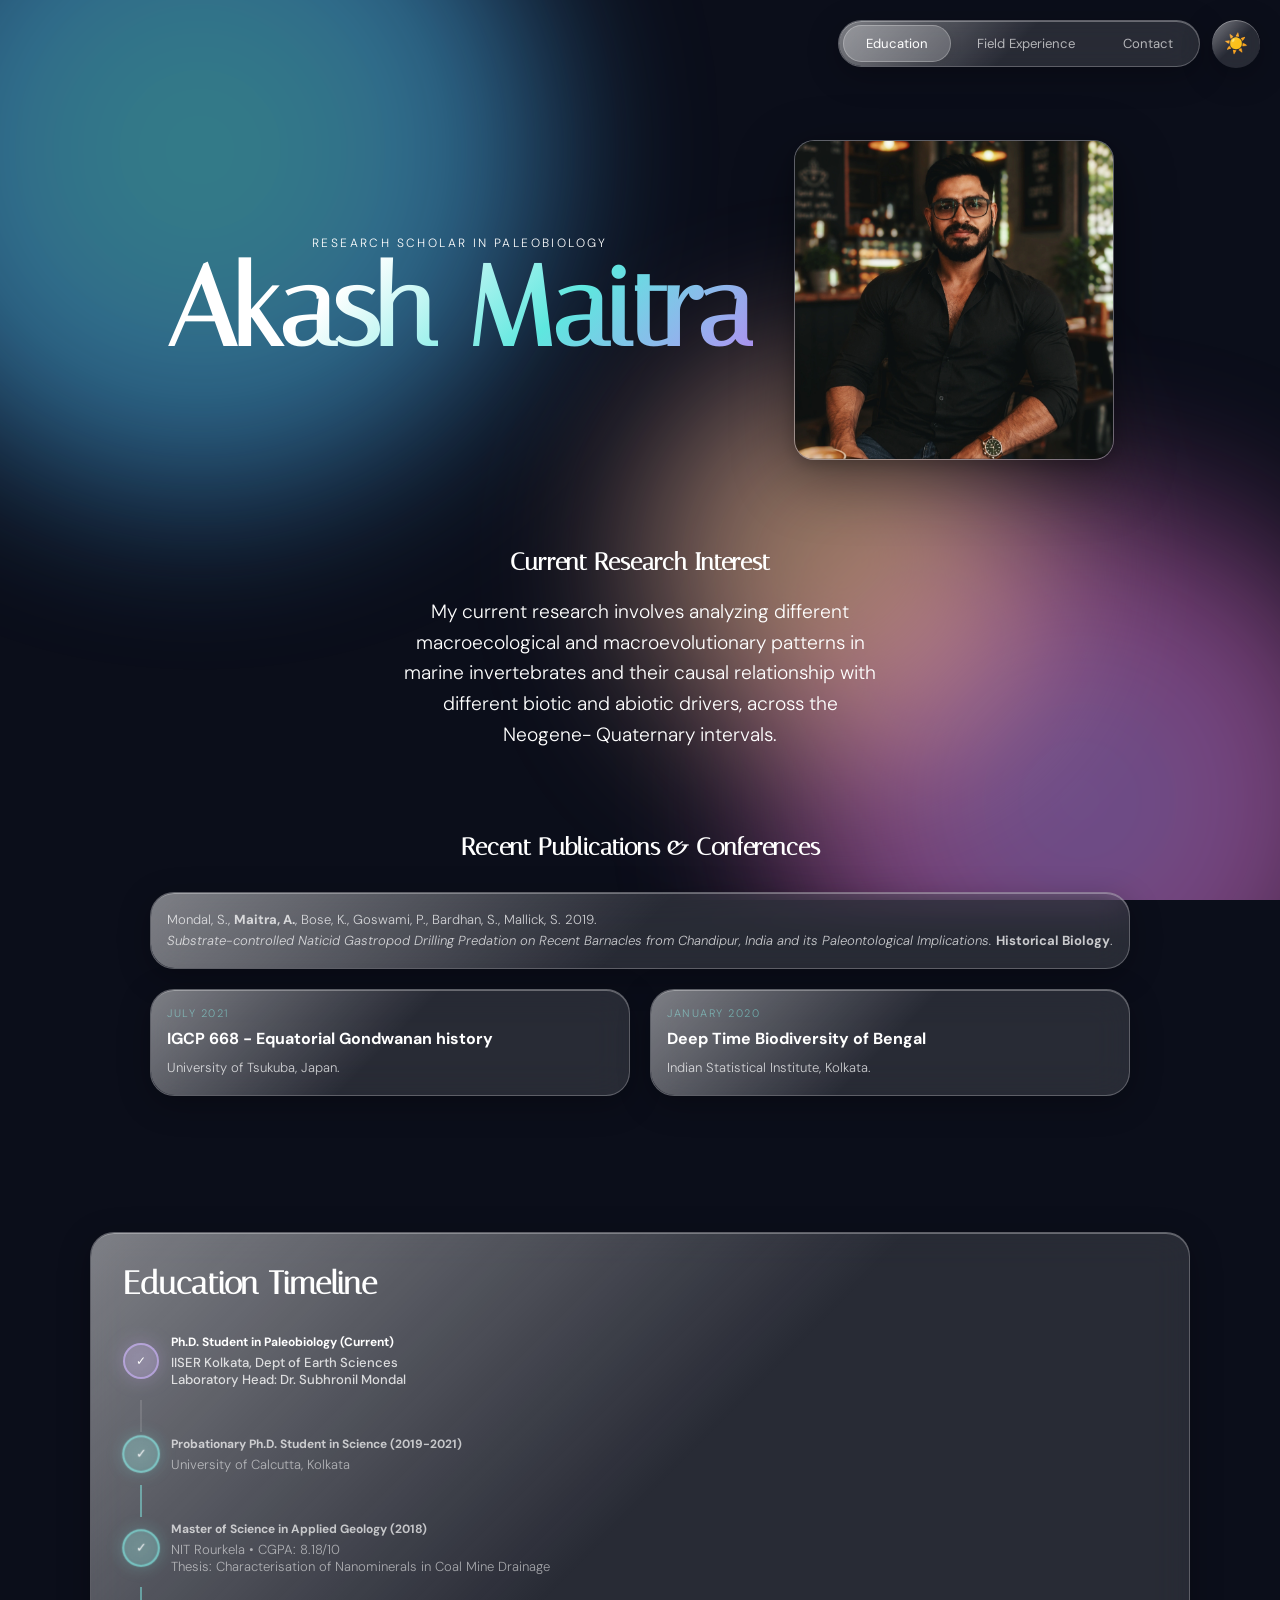
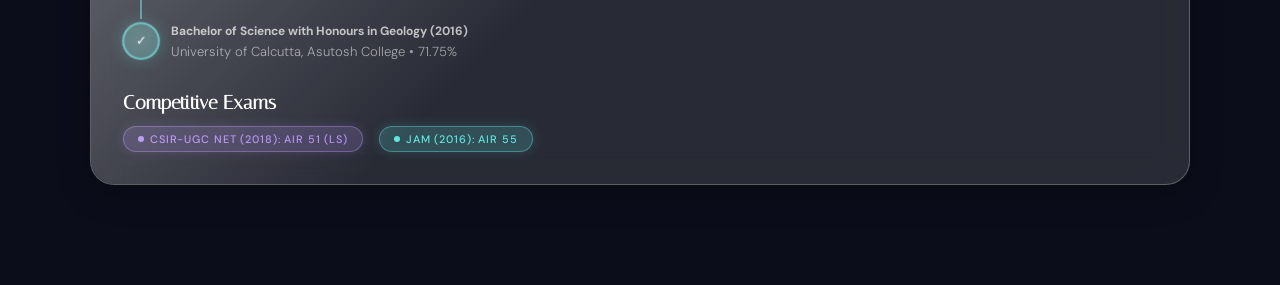
==== index.html @ 3e7ab95d "feat: Restructure home page layout" ====
<!DOCTYPE html>
<html lang="en" data-theme="dark">
<head>
    <meta charset="UTF-8">
    <meta name="viewport" content="width=device-width, initial-scale=1.0">
    <title>Akash Maitra - Paleobiology Research Scholar</title>
    <meta name="description" content="Portfolio of Akash Maitra, a Ph.D. Student in Paleobiology.">
    <link rel="preconnect" href="https://fonts.googleapis.com">
    <link rel="preconnect" href="https://fonts.gstatic.com" crossorigin>
    <link href="https://fonts.googleapis.com/css2?family=DM+Sans:wght@400;500;700&family=Italiana&display=swap" rel="stylesheet">
    <link rel="stylesheet" href="styles.css">
    <style>
        /* Custom layout overrides for the portfolio */
        .header-nav {
            position: absolute;
            top: 20px;
            right: 80px;
            z-index: 1000;
        }
        
        .hero-grid {
            display: grid;
            grid-template-columns: 1fr auto;
            gap: 40px;
            align-items: center;
            margin-top: 60px;
        }

        .profile-img {
            width: 320px;
            height: 320px;
            object-fit: cover;
            border-radius: 20px;
            box-shadow: var(--shadow-float, 0 10px 30px rgba(0,0,0,0.3));
        }

        .recent-work-grid {
            display: grid;
            grid-template-columns: 1fr 1fr;
            gap: 20px;
        }

        @media (max-width: 900px) {
            .hero-grid {
                grid-template-columns: 1fr;
                text-align: center;
                margin-top: 80px;
            }
            .profile-img {
                margin: 0 auto;
                order: -1;
            }
            .header-nav {
                position: static;
                display: flex;
                justify-content: center;
                margin-top: 20px;
                margin-bottom: 20px;
            }
            .recent-work-grid {
                grid-template-columns: 1fr;
            }
        }
    </style>
</head>
<body>
    <div class="scene" aria-hidden="true">
        <div class="scene__blob scene__blob--1"></div>
        <div class="scene__blob scene__blob--2"></div>
        <div class="scene__blob scene__blob--3"></div>
    </div>

    <!-- Theme Toggle -->
    <button class="glass glass-btn theme-toggle-btn" id="theme-toggle" aria-label="Toggle colour scheme" title="Toggle light / dark mode" style="position:fixed; top:20px; right:20px; z-index:1001;">
        <span class="icon-dark" aria-hidden="true">☀️</span>
        <span class="icon-light" aria-hidden="true">🌙</span>
    </button>

    <!-- Main wrapper serves as the tabs container for the JS logic -->
    <main class="page glass-tabs">
        
        <!-- Top Navigation Tabs -->
        <div class="header-nav">
            <div class="glass glass-tab-list" role="tablist" aria-label="Portfolio Sections">
                <button class="glass-tab" role="tab" aria-selected="true" aria-controls="tab-panel-2" id="tab-2">Education</button>
                <button class="glass-tab" role="tab" aria-selected="false" aria-controls="tab-panel-3" id="tab-3">Field Experience</button>
                <button class="glass-tab" role="tab" aria-selected="false" aria-controls="tab-panel-4" id="tab-4">Contact</button>
            </div>
        </div>

        <header class="hero">
            <div class="hero-grid" style="margin-bottom: 60px;">
                <div class="hero-left">
                    <span class="hero__kicker">Research Scholar in Paleobiology</span>
                    <h1 class="hero__title" style="margin-bottom: 10px;">Akash Maitra</h1>
                </div>
                
                <div class="hero-right">
                    <img src="profile.webp" alt="Akash Maitra" class="glass profile-img">
                </div>
            </div>

            <div style="text-align: center; max-width: 800px; margin: 0 auto 60px auto;">
                <h3 class="glass-card__title" style="font-size: 1.5rem; color: var(--accent-blue); margin-bottom: 20px;">Current Research Interest</h3>
                <p class="hero__sub" style="font-size: 1.2rem; margin: 0 auto; line-height: 1.6;">
                    My current research involves analyzing different macroecological and macroevolutionary patterns in marine invertebrates and their causal relationship with different biotic and abiotic drivers, across the Neogene- Quaternary intervals.
                </p>
            </div>

            <div>
                <h3 class="glass-card__title" style="margin-bottom: 30px; font-size: 1.5rem; text-align: center;">Recent Publications & Conferences</h3>
                
                <div class="glass glass-card" style="padding: var(--space-md); margin-bottom: 20px; text-align: left;">
                    <p class="glass-card__body" style="font-size: var(--text-sm)">Mondal, S., <strong>Maitra, A.</strong>, Bose, K., Goswami, P., Bardhan, S., Mallick, S. 2019.<br><em>Substrate-controlled Naticid Gastropod Drilling Predation on Recent Barnacles from Chandipur, India and its Paleontological Implications.</em> <strong>Historical Biology</strong>.</p>
                </div>
                
                <div class="recent-work-grid" style="text-align: left;">
                    <div class="glass glass-card" style="padding: var(--space-md);">
                        <div class="glass-card__label" style="color: var(--accent-aqua)">July 2021</div>
                        <h4 style="margin-bottom: 8px;">IGCP 668 - Equatorial Gondwanan history</h4>
                        <p class="glass-card__body" style="font-size: var(--text-sm)">University of Tsukuba, Japan.</p>
                    </div>
                    <div class="glass glass-card" style="padding: var(--space-md);">
                        <div class="glass-card__label" style="color: var(--accent-aqua)">January 2020</div>
                        <h4 style="margin-bottom: 8px;">Deep Time Biodiversity of Bengal</h4>
                        <p class="glass-card__body" style="font-size: var(--text-sm)">Indian Statistical Institute, Kolkata.</p>
                    </div>
                </div>
            </div>
        </header>

        <div class="container page" style="padding-bottom: 100px; margin-top: 40px;">
                
            <!-- Education Tab -->
            <div id="tab-panel-2" class="glass glass-tab-panel is-active glass-card" role="tabpanel" aria-labelledby="tab-2">
                <h3 class="glass-card__title" style="margin-bottom: var(--space-xl)">Education Timeline</h3>
                <div class="glass-stepper glass-stepper--vertical">
                    <div class="glass-step is-active">
                        <div class="glass-step__inner">
                            <div class="glass-step__node">✓</div>
                            <div class="glass-step__label">
                                <strong>Ph.D. Student in Paleobiology (Current)</strong>
                                <div style="font-size: var(--text-sm); opacity: 0.8; margin-top: 4px;">
                                    IISER Kolkata, Dept of Earth Sciences<br>Laboratory Head: Dr. Subhronil Mondal
                                </div>
                            </div>
                        </div>
                        <div class="glass-step__connector"></div>
                    </div>
                    <div class="glass-step is-complete">
                        <div class="glass-step__inner">
                            <div class="glass-step__node">✓</div>
                            <div class="glass-step__label">
                                <strong>Probationary Ph.D. Student in Science (2019-2021)</strong>
                                <div style="font-size: var(--text-sm); opacity: 0.8; margin-top: 4px;">
                                    University of Calcutta, Kolkata
                                </div>
                            </div>
                        </div>
                        <div class="glass-step__connector"></div>
                    </div>
                    <div class="glass-step is-complete">
                        <div class="glass-step__inner">
                            <div class="glass-step__node">✓</div>
                            <div class="glass-step__label">
                                <strong>Master of Science in Applied Geology (2018)</strong>
                                <div style="font-size: var(--text-sm); opacity: 0.8; margin-top: 4px;">
                                    NIT Rourkela • CGPA: 8.18/10<br>
                                    Thesis: Characterisation of Nanominerals in Coal Mine Drainage
                                </div>
                            </div>
                        </div>
                        <div class="glass-step__connector"></div>
                    </div>
                    <div class="glass-step is-complete">
                        <div class="glass-step__inner">
                            <div class="glass-step__node">✓</div>
                            <div class="glass-step__label">
                                <strong>Bachelor of Science with Honours in Geology (2016)</strong>
                                <div style="font-size: var(--text-sm); opacity: 0.8; margin-top: 4px;">
                                    University of Calcutta, Asutosh College • 71.75%
                                </div>
                            </div>
                        </div>
                    </div>
                </div>
                
                <h4 class="glass-card__title" style="font-size: 1.2rem; margin-top: var(--space-xl)">Competitive Exams</h4>
                <div style="display:flex; gap: var(--space-md); flex-wrap: wrap;">
                    <span class="glass-badge glass-badge--violet"><span class="glass-badge__dot"></span>CSIR-UGC NET (2018): AIR 51 (LS)</span>
                    <span class="glass-badge glass-badge--aqua"><span class="glass-badge__dot"></span>JAM (2016): AIR 55</span>
                </div>
            </div>

            <!-- Experience Tab -->
            <div id="tab-panel-3" class="glass glass-tab-panel glass-card" role="tabpanel" aria-labelledby="tab-3">
                <h3 class="glass-card__title" style="margin-bottom: var(--space-xl)">Field Trips & Internships</h3>
                
                <div class="glass-stepper glass-stepper--vertical">
                    <div class="glass-step is-complete">
                        <div class="glass-step__inner">
                            <div class="glass-step__node">✓</div>
                            <div class="glass-step__label">
                                <strong>Paleontology Field (2020)</strong>
                                <div style="font-size: var(--text-sm); opacity: 0.8; margin-top: 4px;">
                                    Dwarka, Gujarat, India<br>Reconnaissance study of marine Neogene lithology and associated fossil fauna.
                                </div>
                            </div>
                        </div>
                        <div class="glass-step__connector"></div>
                    </div>
                    <div class="glass-step is-complete">
                        <div class="glass-step__inner">
                            <div class="glass-step__node">✓</div>
                            <div class="glass-step__label">
                                <strong>Paleontology Field (2018)</strong>
                                <div style="font-size: var(--text-sm); opacity: 0.8; margin-top: 4px;">
                                    Western Coast of India<br>Introduction to various sampling methods and various ecological settings.
                                </div>
                            </div>
                        </div>
                        <div class="glass-step__connector"></div>
                    </div>
                    <div class="glass-step is-complete">
                        <div class="glass-step__inner">
                            <div class="glass-step__node">✓</div>
                            <div class="glass-step__label">
                                <strong>Dissertation Project (Jul 2017 - May 2018)</strong>
                                <div style="font-size: var(--text-sm); opacity: 0.8; margin-top: 4px;">
                                    NIT Rourkela<br>Characterisation of Nanominerals in Coal Mine Drainage.
                                </div>
                            </div>
                        </div>
                        <div class="glass-step__connector"></div>
                    </div>
                    <div class="glass-step is-complete">
                        <div class="glass-step__inner">
                            <div class="glass-step__node">✓</div>
                            <div class="glass-step__label">
                                <strong>Summer Internship (2017)</strong>
                                <div style="font-size: var(--text-sm); opacity: 0.8; margin-top: 4px;">
                                    University of Calcutta<br>Study of Gastropod Drilling Predation on Barnacles.
                                </div>
                            </div>
                        </div>
                        <div class="glass-step__connector"></div>
                    </div>
                    <div class="glass-step is-complete">
                        <div class="glass-step__inner">
                            <div class="glass-step__node">✓</div>
                            <div class="glass-step__label">
                                <strong>Geology Fields (2013-2016)</strong>
                                <div style="font-size: var(--text-sm); opacity: 0.8; margin-top: 4px;">
                                    Odisha, Jharkhand, Madhya Pradesh<br>Structural mapping, economic geology, opencast/underground mining.
                                </div>
                            </div>
                        </div>
                    </div>
                </div>
            </div>

            <!-- Contact Tab -->
            <div id="tab-panel-4" class="glass glass-tab-panel glass-card" role="tabpanel" aria-labelledby="tab-4">
                <h3 class="glass-card__title" style="margin-bottom: var(--space-xl)">Connect With Me</h3>
                <div style="display: flex; flex-direction: column; gap: var(--space-md);">
                    <a href="mailto:am21rs013@iiserkol.ac.in" class="glass glass-btn glass-btn--primary" style="text-decoration: none; width: fit-content;">Email: am21rs013@iiserkol.ac.in</a>
                    <a href="https://scholar.google.com/citations?user=yaiYOuAAAAAJ&hl=en" target="_blank" rel="noopener noreferrer" class="glass glass-btn" style="text-decoration: none; width: fit-content; background: rgba(255, 255, 255, 0.1);">Google Scholar</a>
                    <a href="https://www.researchgate.net/profile/Akash-Maitra-2?ev=hdr_xprf" target="_blank" rel="noopener noreferrer" class="glass glass-btn" style="text-decoration: none; width: fit-content; background: rgba(255, 255, 255, 0.1);">ResearchGate</a>
                    <a href="https://x.com/_akashmaitra" target="_blank" rel="noopener noreferrer" class="glass glass-btn" style="text-decoration: none; width: fit-content; background: rgba(255, 255, 255, 0.1);">Twitter (X)</a>
                </div>
            </div>

        </div>
    </main>

    <script src="script.js"></script>
</body>
</html>
---- styles.css ----
/* ==========================================================================
       LIQUID GLASS UI KIT
       Following CSS Guidelines (cssguidelin.es) — BEM methodology,
       single responsibility, progressive enhancement.
       ==========================================================================

       TABLE OF CONTENTS
       -----------------
        1.  Custom Properties — Complete Design Token System
        2.  Reset & Base
        3.  Light Theme Tokens
        4.  @supports — Graceful Degradation
        5.  prefers-reduced-motion
        6.  Animated Background Scene
        7.  Glass Utility Classes
        8.  Focus Visible
        9.  Component: Card
       10.  Component: Button
       11.  Component: Badge & Tag
       12.  Component: Input
       13.  Component: Checkbox & Radio
       14.  Component: Switch
       15.  Component: Navigation
       16.  Component: Tabs + Panels
       17.  Component: Accordion
       18.  Component: Modal / Dialog
       19.  Component: Toast / Snackbar
       20.  Component: Tooltip
       21.  Component: Dropdown / Select
       22.  Component: Chip
       23.  Component: Avatar Group
       24.  Component: Breadcrumb
       25.  Component: Skeleton Loader
       26.  Component: Stepper
       27.  Component: Data Table
       28.  12 Liquid Glass Animations
       29.  Page Layout & Hero
       30.  Theme Toggle Button
       31.  Responsive
       ========================================================================== */

/* --------------------------------------------------------------------------
       1. CUSTOM PROPERTIES — Complete Design Token System
       -------------------------------------------------------------------------- */
:root {
  /* ── Glass surface tints ── */
  --glass-white: rgba(255, 255, 255, 0.12);
  --glass-white-md: rgba(255, 255, 255, 0.2);
  --glass-white-lg: rgba(255, 255, 255, 0.3);
  --glass-dark: rgba(0, 0, 0, 0.18);
  --glass-dark-md: rgba(0, 0, 0, 0.28);

  /* ── Borders ── */
  --glass-border: rgba(255, 255, 255, 0.25);
  --glass-border-subtle: rgba(255, 255, 255, 0.12);
  --glass-border-bright: rgba(255, 255, 255, 0.5);

  /* ── Blur values ── */
  --blur-sm: blur(8px);
  --blur-md: blur(18px);
  --blur-lg: blur(32px);
  --blur-xl: blur(60px);

  /* ── Shadows ── */
  --shadow-glass: 0 8px 32px rgba(0, 0, 0, 0.28),
    inset 0 1px 0 rgba(255, 255, 255, 0.3);
  --shadow-float: 0 20px 60px rgba(0, 0, 0, 0.4), 0 4px 16px rgba(0, 0, 0, 0.2);
  --shadow-glow: 0 0 40px rgba(120, 200, 255, 0.35);

  /* ── Reflections ── */
  --reflection-top: linear-gradient(
    135deg,
    rgba(255, 255, 255, 0.4) 0%,
    rgba(255, 255, 255, 0) 50%
  );
  --reflection-inner: inset 0 1px 1px rgba(255, 255, 255, 0.45),
    inset 0 -1px 1px rgba(0, 0, 0, 0.1);

  /* ── Colour palette ── */
  --accent-aqua: #5ee7df;
  --accent-violet: #b490f5;
  --accent-rose: #f7a8c4;
  --accent-amber: #ffd27f;
  --accent-lime: #a8f08a;

  /* ── Semantic surface / text ── */
  --color-bg: #0b0e1a;
  --color-surface: rgba(255, 255, 255, 0.04);
  --color-text: #ffffff;
  --color-text-muted: rgba(255, 255, 255, 0.55);
  --color-text-subtle: rgba(255, 255, 255, 0.35);

  /* ── Spacing scale ── */
  --space-2xs: 4px;
  --space-xs: 8px;
  --space-sm: 12px;
  --space-md: 16px;
  --space-lg: 24px;
  --space-xl: 32px;
  --space-2xl: 48px;
  --space-3xl: 64px;
  --space-4xl: 96px;

  /* ── Type scale ── */
  --text-2xs: 0.68rem;
  --text-xs: 0.75rem;
  --text-sm: 0.82rem;
  --text-md: 0.9rem;
  --text-base: 1rem;
  --text-lg: 1.125rem;
  --text-xl: 1.3rem;
  --text-2xl: 1.6rem;
  --text-3xl: 2rem;
  --text-4xl: 2.8rem;

  /* ── Radius scale ── */
  --radius-xs: 6px;
  --radius-sm: 10px;
  --radius-md: 14px;
  --radius-lg: 20px;
  --radius-xl: 24px;
  --radius-2xl: 32px;
  --radius-full: 9999px;

  /* ── Z-index scale ── */
  --z-base: 1;
  --z-raised: 10;
  --z-overlay: 100;
  --z-modal: 500;
  --z-toast: 800;
  --z-tooltip: 900;

  /* ── Easing tokens ── */
  --ease-glass: cubic-bezier(0.22, 0.68, 0, 1.2);
  --ease-liquid: cubic-bezier(0.34, 1.56, 0.64, 1);
  --ease-smooth: cubic-bezier(0.4, 0, 0.2, 1);
  --ease-out: cubic-bezier(0, 0, 0.2, 1);

  /* ── Duration tokens ── */
  --dur-fast: 180ms;
  --dur-mid: 360ms;
  --dur-slow: 600ms;

  /* ── Typography ── */
  --font-display: "Italiana", serif;
  --font-body: "DM Sans", sans-serif;
}

/* --------------------------------------------------------------------------
       3. LIGHT THEME TOKENS
       -------------------------------------------------------------------------- */
[data-theme="light"] {
  /* ── Surfaces ── */
  --glass-white: rgba(255, 255, 255, 0.62);
  --glass-white-md: rgba(255, 255, 255, 0.78);
  --glass-white-lg: rgba(255, 255, 255, 0.9);
  --glass-dark: rgba(0, 0, 0, 0.06);
  --glass-dark-md: rgba(15, 23, 42, 0.08);

  /* ── Borders — dark on light bg (white borders are invisible) ── */
  --glass-border: rgba(15, 23, 42, 0.14);
  --glass-border-subtle: rgba(15, 23, 42, 0.09);
  --glass-border-bright: rgba(15, 23, 42, 0.22);

  /* ── Shadows ── */
  --shadow-glass: 0 8px 32px rgba(0, 0, 0, 0.1),
    inset 0 1px 0 rgba(255, 255, 255, 0.9);
  --shadow-float: 0 20px 60px rgba(0, 0, 0, 0.16),
    0 4px 16px rgba(0, 0, 0, 0.08);

  /* ── Background ── */
  --color-bg: #e8f0fa;
  --color-surface: rgba(255, 255, 255, 0.55);
  --color-text: #0f172a;
  --color-text-muted: rgba(15, 23, 42, 0.58);
  --color-text-subtle: rgba(15, 23, 42, 0.38);

  /* ── Reflections ── */
  --reflection-top: linear-gradient(
    135deg,
    rgba(255, 255, 255, 0.65) 0%,
    rgba(255, 255, 255, 0) 50%
  );
  --reflection-inner: inset 0 1px 1px rgba(255, 255, 255, 0.95),
    inset 0 -1px 1px rgba(0, 0, 0, 0.04);

  /* ── Accent colours — darkened for WCAG AA on light backgrounds ── */
  --accent-aqua: #0891b2; /* cyan-600   — was #5ee7df */
  --accent-violet: #6d28d9; /* violet-700 — was #b490f5 */
  --accent-rose: #be185d; /* pink-700   — was #f7a8c4 */
  --accent-amber: #b45309; /* amber-700  — was #ffd27f */
  --accent-lime: #15803d; /* green-700  — was #a8f08a */
}

/* --------------------------------------------------------------------------
       4. @supports — Graceful Degradation
       When backdrop-filter is unsupported (older Firefox / Edge),
       fall back to a solid-ish semi-transparent surface.
       -------------------------------------------------------------------------- */
@supports not (backdrop-filter: blur(1px)) {
  .glass {
    background: rgba(20, 25, 45, 0.88) !important;
    border-color: rgba(255, 255, 255, 0.15) !important;
  }

  [data-theme="light"] .glass {
    background: rgba(255, 255, 255, 0.92) !important;
    border-color: rgba(15, 23, 42, 0.18) !important;
  }

  .glass-modal-backdrop {
    background: rgba(0, 0, 0, 0.7) !important;
  }
}

/* --------------------------------------------------------------------------
       5. prefers-reduced-motion — legal requirement in many markets
       -------------------------------------------------------------------------- */
@media (prefers-reduced-motion: reduce) {
  *,
  *::before,
  *::after {
    animation-duration: 0.01ms !important;
    animation-iteration-count: 1 !important;
    transition-duration: 0.01ms !important;
    scroll-behavior: auto !important;
  }

  .scene__blob {
    animation: none !important;
  }
  .hero__title,
  .hero__kicker,
  .hero__sub,
  .hero__cta,
  .stats,
  .section {
    animation: none !important;
    opacity: 1 !important;
    transform: none !important;
  }
}

/* --------------------------------------------------------------------------
       2. RESET & BASE
       -------------------------------------------------------------------------- */
*,
*::before,
*::after {
  box-sizing: border-box;
  margin: 0;
  padding: 0;
}

html {
  scroll-behavior: smooth;
  -webkit-font-smoothing: antialiased;
}

body {
  font-family: var(--font-body);
  font-weight: 300;
  color: var(--color-text);
  background: var(--color-bg);
  overflow-x: hidden;
  min-height: 100vh;
  transition: background var(--dur-mid) var(--ease-smooth),
    color var(--dur-mid) var(--ease-smooth);
}

/* --------------------------------------------------------------------------
       6. ANIMATED BACKGROUND SCENE
       -------------------------------------------------------------------------- */
.scene {
  position: fixed;
  inset: 0;
  z-index: 0;
  overflow: hidden;
  pointer-events: none;
}

.scene__blob {
  position: absolute;
  border-radius: 50%;
  filter: blur(80px);
  opacity: 0.55;
  animation: blob-drift var(--dur, 18s) ease-in-out infinite alternate;
}

[data-theme="light"] .scene__blob {
  opacity: 0.3;
}

.scene__blob--1 {
  width: 700px;
  height: 700px;
  background: radial-gradient(circle, #5ee7df, #3b82f6);
  top: -200px;
  left: -150px;
  --dur: 22s;
}
.scene__blob--2 {
  width: 600px;
  height: 600px;
  background: radial-gradient(circle, #b490f5, #ec4899);
  bottom: -200px;
  right: -100px;
  --dur: 17s;
  animation-delay: -8s;
}
.scene__blob--3 {
  width: 400px;
  height: 400px;
  background: radial-gradient(circle, #ffd27f, #f7a8c4);
  top: 40%;
  left: 50%;
  --dur: 25s;
  animation-delay: -13s;
}

@keyframes blob-drift {
  0% {
    transform: translate(0, 0) scale(1);
  }
  33% {
    transform: translate(60px, -40px) scale(1.08);
  }
  66% {
    transform: translate(-40px, 60px) scale(0.94);
  }
  100% {
    transform: translate(30px, 30px) scale(1.04);
  }
}

/* --------------------------------------------------------------------------
       7. GLASS UTILITY CLASSES
       -------------------------------------------------------------------------- */
.glass {
  backdrop-filter: var(--blur-md);
  -webkit-backdrop-filter: var(--blur-md);
  background: var(--glass-white);
  border: 1px solid var(--glass-border);
  box-shadow: var(--shadow-glass);
  position: relative;
  overflow: hidden;
}

.glass::before {
  content: "";
  position: absolute;
  inset: 0;
  background: var(--reflection-top);
  pointer-events: none;
  border-radius: inherit;
  z-index: 1;
}

.glass--dark {
  background: var(--glass-dark-md);
  border-color: rgba(255, 255, 255, 0.1);
}
.glass--bright {
  background: var(--glass-white-lg);
  border-color: var(--glass-border-bright);
}
.glass--frosted {
  backdrop-filter: var(--blur-lg);
  -webkit-backdrop-filter: var(--blur-lg);
  background: rgba(255, 255, 255, 0.08);
}
.glass--liquid {
  backdrop-filter: var(--blur-xl);
  -webkit-backdrop-filter: var(--blur-xl);
  background: rgba(255, 255, 255, 0.06);
  border-color: rgba(255, 255, 255, 0.18);
}

/* --------------------------------------------------------------------------
       8. FOCUS VISIBLE — Keyboard accessibility
       -------------------------------------------------------------------------- */
:focus {
  outline: none;
}

:focus-visible {
  outline: 2px solid var(--accent-aqua);
  outline-offset: 3px;
  border-radius: var(--radius-xs);
}

.glass-btn:focus-visible,
.glass-nav__item:focus-visible,
.glass-toggle__opt:focus-visible {
  outline: 2px solid var(--accent-aqua);
  outline-offset: 2px;
}

.glass-input:focus-visible {
  outline: none; /* handled by box-shadow below */
}

/* --------------------------------------------------------------------------
       9. COMPONENT: CARD
       -------------------------------------------------------------------------- */
.glass-card {
  border-radius: var(--radius-xl);
  padding: var(--space-xl);
  transition: transform var(--dur-mid) var(--ease-glass),
    box-shadow var(--dur-mid) var(--ease-glass), background var(--dur-mid);
}

.glass-card:hover {
  transform: translateY(-6px) scale(1.01);
  box-shadow: var(--shadow-float);
  background: var(--glass-white-md);
}

.glass-card::after {
  content: "";
  position: absolute;
  inset: -1px;
  border-radius: inherit;
  background: linear-gradient(
    135deg,
    rgba(255, 255, 255, 0.22) 0%,
    rgba(255, 255, 255, 0) 40%,
    rgba(255, 255, 255, 0.08) 100%
  );
  opacity: 0;
  transition: opacity var(--dur-mid);
  pointer-events: none;
  z-index: 2;
}

.glass-card:hover::after {
  opacity: 1;
}

.glass-card__label {
  font-size: var(--text-2xs);
  letter-spacing: 0.14em;
  text-transform: uppercase;
  opacity: 0.55;
  margin-bottom: var(--space-xs);
}
.glass-card__title {
  font-family: var(--font-display);
  font-size: clamp(1.4rem, 2.5vw, 2rem);
  line-height: 1.15;
  margin-bottom: var(--space-sm);
}
.glass-card__body {
  font-size: var(--text-md);
  line-height: 1.65;
  opacity: 0.75;
}

/* --------------------------------------------------------------------------
       10. COMPONENT: BUTTON
       -------------------------------------------------------------------------- */
.glass-btn {
  display: inline-flex;
  align-items: center;
  gap: var(--space-xs);
  padding: var(--space-sm) var(--space-lg);
  border-radius: var(--radius-full);
  border: none;
  cursor: pointer;
  font-family: var(--font-body);
  font-size: var(--text-sm);
  font-weight: 500;
  letter-spacing: 0.04em;
  color: var(--color-text);
  text-decoration: none;
  transition: transform var(--dur-fast) var(--ease-liquid),
    box-shadow var(--dur-fast), background var(--dur-fast);
}

.glass-btn::before {
  content: "";
  position: absolute;
  inset: 0;
  border-radius: inherit;
  background: var(--reflection-top);
  pointer-events: none;
}

.glass-btn:active {
  transform: scale(0.96);
}
.glass-btn:disabled {
  opacity: 0.4;
  cursor: not-allowed;
  pointer-events: none;
}

.glass-btn--primary {
  background: linear-gradient(
    135deg,
    rgba(94, 231, 223, 0.5) 0%,
    rgba(59, 130, 246, 0.5) 100%
  );
  border: 1px solid rgba(94, 231, 223, 0.45);
  box-shadow: 0 4px 24px rgba(94, 231, 223, 0.3), var(--reflection-inner);
}
.glass-btn--primary:hover {
  background: linear-gradient(
    135deg,
    rgba(94, 231, 223, 0.7) 0%,
    rgba(59, 130, 246, 0.7) 100%
  );
  box-shadow: 0 8px 36px rgba(94, 231, 223, 0.5), var(--reflection-inner);
  transform: translateY(-2px);
}

.glass-btn--ghost {
  background: var(--glass-white);
  border: 1px solid var(--glass-border);
  box-shadow: var(--shadow-glass);
}
.glass-btn--ghost:hover {
  background: var(--glass-white-md);
  transform: translateY(-2px);
}

.glass-btn--accent {
  background: linear-gradient(
    135deg,
    rgba(180, 144, 245, 0.5) 0%,
    rgba(247, 168, 196, 0.5) 100%
  );
  border: 1px solid rgba(180, 144, 245, 0.45);
  box-shadow: 0 4px 24px rgba(180, 144, 245, 0.3), var(--reflection-inner);
}
.glass-btn--accent:hover {
  transform: translateY(-2px);
  box-shadow: 0 8px 40px rgba(180, 144, 245, 0.5), var(--reflection-inner);
}

.glass-btn--danger {
  background: linear-gradient(
    135deg,
    rgba(239, 68, 68, 0.45) 0%,
    rgba(220, 38, 38, 0.45) 100%
  );
  border: 1px solid rgba(239, 68, 68, 0.4);
  box-shadow: 0 4px 24px rgba(239, 68, 68, 0.25), var(--reflection-inner);
}
.glass-btn--danger:hover {
  transform: translateY(-2px);
  box-shadow: 0 8px 36px rgba(239, 68, 68, 0.45), var(--reflection-inner);
}

.glass-btn--icon {
  width: 48px;
  height: 48px;
  padding: 0;
  justify-content: center;
  line-height: 1;
}
.glass-btn--sm {
  padding: var(--space-2xs) var(--space-md);
  font-size: var(--text-xs);
}
.glass-btn--lg {
  padding: var(--space-md) var(--space-xl);
  font-size: var(--text-base);
}

/* --------------------------------------------------------------------------
       11. COMPONENT: BADGE & TAG
       -------------------------------------------------------------------------- */
.glass-badge {
  display: inline-flex;
  align-items: center;
  gap: 6px;
  padding: 5px 14px;
  border-radius: var(--radius-full);
  font-size: var(--text-2xs);
  font-weight: 500;
  letter-spacing: 0.08em;
  text-transform: uppercase;
}
.glass-badge--aqua {
  background: rgba(94, 231, 223, 0.2);
  border: 1px solid rgba(94, 231, 223, 0.4);
  color: var(--accent-aqua);
  box-shadow: 0 0 12px rgba(94, 231, 223, 0.18);
}
.glass-badge--violet {
  background: rgba(180, 144, 245, 0.2);
  border: 1px solid rgba(180, 144, 245, 0.4);
  color: var(--accent-violet);
  box-shadow: 0 0 12px rgba(180, 144, 245, 0.18);
}
.glass-badge--rose {
  background: rgba(247, 168, 196, 0.2);
  border: 1px solid rgba(247, 168, 196, 0.4);
  color: var(--accent-rose);
}
.glass-badge--amber {
  background: rgba(255, 210, 127, 0.2);
  border: 1px solid rgba(255, 210, 127, 0.4);
  color: var(--accent-amber);
}
.glass-badge--lime {
  background: rgba(168, 240, 138, 0.2);
  border: 1px solid rgba(168, 240, 138, 0.4);
  color: var(--accent-lime);
}
.glass-badge--error {
  background: rgba(239, 68, 68, 0.2);
  border: 1px solid rgba(239, 68, 68, 0.4);
  color: #f87171;
}

.glass-badge__dot {
  width: 6px;
  height: 6px;
  border-radius: 50%;
  background: currentColor;
  animation: pulse-badge 2s ease infinite;
}

@keyframes pulse-badge {
  0%,
  100% {
    opacity: 1;
    transform: scale(1);
  }
  50% {
    opacity: 0.4;
    transform: scale(0.7);
  }
}

.glass-tag {
  display: inline-block;
  padding: 6px 16px;
  border-radius: var(--radius-sm);
  font-size: var(--text-xs);
  font-weight: 400;
  background: var(--glass-white);
  border: 1px solid var(--glass-border-subtle);
  backdrop-filter: var(--blur-sm);
  -webkit-backdrop-filter: var(--blur-sm);
  transition: transform var(--dur-fast) var(--ease-liquid),
    background var(--dur-fast);
  cursor: default;
}
.glass-tag:hover {
  background: var(--glass-white-md);
  transform: translateY(-2px);
}

/* --------------------------------------------------------------------------
       12. COMPONENT: INPUT
       -------------------------------------------------------------------------- */
.glass-input-wrap {
  position: relative;
  display: flex;
  align-items: center;
}

.glass-input {
  width: 100%;
  padding: var(--space-sm) var(--space-md);
  border-radius: var(--radius-md);
  border: 1px solid var(--glass-border-subtle);
  background: var(--glass-white);
  backdrop-filter: var(--blur-sm);
  -webkit-backdrop-filter: var(--blur-sm);
  color: var(--color-text);
  font-family: var(--font-body);
  font-size: var(--text-md);
  outline: none;
  transition: border-color var(--dur-fast), box-shadow var(--dur-fast),
    background var(--dur-fast);
}

.glass-input::placeholder {
  opacity: 0.45;
}
.glass-input:focus {
  border-color: rgba(94, 231, 223, 0.6);
  background: var(--glass-white-md);
  box-shadow: 0 0 0 3px rgba(94, 231, 223, 0.15), var(--shadow-glass);
}
.glass-input[aria-invalid="true"] {
  border-color: rgba(239, 68, 68, 0.6);
  box-shadow: 0 0 0 3px rgba(239, 68, 68, 0.15);
}

.glass-input-icon {
  position: absolute;
  right: 16px;
  opacity: 0.5;
  pointer-events: none;
  font-size: 1rem;
}

/* Textarea */
.glass-textarea {
  width: 100%;
  padding: var(--space-sm) var(--space-md);
  border-radius: var(--radius-md);
  border: 1px solid var(--glass-border-subtle);
  background: var(--glass-white);
  backdrop-filter: var(--blur-sm);
  -webkit-backdrop-filter: var(--blur-sm);
  color: var(--color-text);
  font-family: var(--font-body);
  font-size: var(--text-md);
  outline: none;
  resize: vertical;
  min-height: 100px;
  transition: border-color var(--dur-fast), box-shadow var(--dur-fast),
    background var(--dur-fast);
}
.glass-textarea::placeholder {
  opacity: 0.45;
}
.glass-textarea:focus {
  border-color: rgba(94, 231, 223, 0.6);
  background: var(--glass-white-md);
  box-shadow: 0 0 0 3px rgba(94, 231, 223, 0.15), var(--shadow-glass);
}

/* Select */
.glass-select {
  width: 100%;
  padding: var(--space-sm) 40px var(--space-sm) var(--space-md);
  border-radius: var(--radius-md);
  border: 1px solid var(--glass-border-subtle);
  background: var(--glass-white);
  backdrop-filter: var(--blur-sm);
  -webkit-backdrop-filter: var(--blur-sm);
  color: var(--color-text);
  font-family: var(--font-body);
  font-size: var(--text-md);
  outline: none;
  appearance: none;
  -webkit-appearance: none;
  cursor: pointer;
  background-image: url("data:image/svg+xml,%3Csvg xmlns='http://www.w3.org/2000/svg' width='12' height='8' viewBox='0 0 12 8'%3E%3Cpath d='M1 1l5 5 5-5' stroke='rgba(255,255,255,0.5)' stroke-width='2' fill='none' stroke-linecap='round'/%3E%3C/svg%3E");
  background-repeat: no-repeat;
  background-position: right 14px center;
  transition: border-color var(--dur-fast), box-shadow var(--dur-fast),
    background-color var(--dur-fast);
}
.glass-select:focus {
  border-color: rgba(94, 231, 223, 0.6);
  box-shadow: 0 0 0 3px rgba(94, 231, 223, 0.15), var(--shadow-glass);
}
.glass-select option {
  background: #1a1f35;
  color: #fff;
}
[data-theme="light"] .glass-select option {
  background: #dce8f5;
  color: #0f172a;
}
[data-theme="light"] .glass-select {
  background-image: url("data:image/svg+xml,%3Csvg xmlns='http://www.w3.org/2000/svg' width='12' height='8' viewBox='0 0 12 8'%3E%3Cpath d='M1 1l5 5 5-5' stroke='rgba(15,23,42,0.5)' stroke-width='2' fill='none' stroke-linecap='round'/%3E%3C/svg%3E");
}

.glass-field-error {
  font-size: var(--text-xs);
  color: #f87171;
  margin-top: var(--space-2xs);
  display: flex;
  align-items: center;
  gap: 4px;
}

/* --------------------------------------------------------------------------
       13. COMPONENT: CHECKBOX & RADIO
       -------------------------------------------------------------------------- */
.glass-check-group {
  display: flex;
  flex-direction: column;
  gap: var(--space-sm);
}

.glass-check-label {
  display: inline-flex;
  align-items: center;
  gap: var(--space-sm);
  font-size: var(--text-sm);
  cursor: pointer;
  user-select: none;
  color: var(--color-text);
}

/* Hide native input */
.glass-check-label input {
  position: absolute;
  opacity: 0;
  width: 0;
  height: 0;
}

/* Custom box */
.glass-check-box {
  width: 20px;
  height: 20px;
  border-radius: var(--radius-xs);
  border: 1px solid var(--glass-border);
  background: var(--glass-white);
  backdrop-filter: var(--blur-sm);
  -webkit-backdrop-filter: var(--blur-sm);
  display: grid;
  place-items: center;
  flex-shrink: 0;
  transition: background var(--dur-fast), border-color var(--dur-fast),
    box-shadow var(--dur-fast), transform var(--dur-fast) var(--ease-liquid);
}

.glass-check-box::after {
  content: "✓";
  font-size: 0.75rem;
  color: var(--accent-aqua);
  opacity: 0;
  transform: scale(0.5);
  transition: opacity var(--dur-fast),
    transform var(--dur-fast) var(--ease-liquid);
}

.glass-check-label input:checked + .glass-check-box {
  background: rgba(94, 231, 223, 0.25);
  border-color: rgba(94, 231, 223, 0.65);
  box-shadow: 0 0 14px rgba(94, 231, 223, 0.22), var(--reflection-inner);
}
.glass-check-label input:checked + .glass-check-box::after {
  opacity: 1;
  transform: scale(1);
}

.glass-check-label input:focus-visible + .glass-check-box {
  outline: 2px solid var(--accent-aqua);
  outline-offset: 2px;
}

.glass-check-label:hover .glass-check-box {
  transform: scale(1.08);
}

/* Radio variant */
.glass-radio-box {
  width: 20px;
  height: 20px;
  border-radius: 50%;
  border: 1px solid var(--glass-border);
  background: var(--glass-white);
  backdrop-filter: var(--blur-sm);
  -webkit-backdrop-filter: var(--blur-sm);
  display: grid;
  place-items: center;
  flex-shrink: 0;
  transition: background var(--dur-fast), border-color var(--dur-fast),
    box-shadow var(--dur-fast), transform var(--dur-fast) var(--ease-liquid);
}

.glass-radio-box::after {
  content: "";
  width: 8px;
  height: 8px;
  border-radius: 50%;
  background: var(--accent-aqua);
  opacity: 0;
  transform: scale(0.3);
  transition: opacity var(--dur-fast),
    transform var(--dur-fast) var(--ease-liquid);
}

.glass-check-label input:checked + .glass-radio-box {
  background: rgba(94, 231, 223, 0.18);
  border-color: rgba(94, 231, 223, 0.65);
  box-shadow: 0 0 14px rgba(94, 231, 223, 0.22);
}
.glass-check-label input:checked + .glass-radio-box::after {
  opacity: 1;
  transform: scale(1);
}
.glass-check-label input:focus-visible + .glass-radio-box {
  outline: 2px solid var(--accent-aqua);
  outline-offset: 2px;
}

/* --------------------------------------------------------------------------
       14. COMPONENT: SWITCH
       -------------------------------------------------------------------------- */
.glass-switch-label {
  display: inline-flex;
  align-items: center;
  gap: var(--space-sm);
  cursor: pointer;
  user-select: none;
  font-size: var(--text-sm);
  color: var(--color-text);
}

.glass-switch-label input {
  position: absolute;
  opacity: 0;
  width: 0;
  height: 0;
}

.glass-switch-track {
  position: relative;
  width: 44px;
  height: 24px;
  border-radius: var(--radius-full);
  border: 1px solid var(--glass-border);
  background: var(--glass-white);
  backdrop-filter: var(--blur-sm);
  -webkit-backdrop-filter: var(--blur-sm);
  transition: background var(--dur-fast), border-color var(--dur-fast),
    box-shadow var(--dur-fast);
  flex-shrink: 0;
}

.glass-switch-thumb {
  position: absolute;
  top: 3px;
  left: 3px;
  width: 16px;
  height: 16px;
  border-radius: 50%;
  background: rgba(255, 255, 255, 0.65);
  border: 1px solid rgba(255, 255, 255, 0.35);
  box-shadow: 0 1px 4px rgba(0, 0, 0, 0.25);
  transition: transform var(--dur-fast) var(--ease-liquid),
    background var(--dur-fast);
}

.glass-switch-label input:checked + .glass-switch-track {
  background: rgba(94, 231, 223, 0.3);
  border-color: rgba(94, 231, 223, 0.65);
  box-shadow: 0 0 14px rgba(94, 231, 223, 0.22), var(--reflection-inner);
}
.glass-switch-label input:checked + .glass-switch-track .glass-switch-thumb {
  transform: translateX(20px);
  background: var(--accent-aqua);
}
.glass-switch-label input:focus-visible + .glass-switch-track {
  outline: 2px solid var(--accent-aqua);
  outline-offset: 2px;
}

/* --------------------------------------------------------------------------
       15. COMPONENT: NAVIGATION
       -------------------------------------------------------------------------- */
.glass-nav {
  display: flex;
  align-items: center;
  gap: 4px;
  padding: var(--space-xs);
  border-radius: var(--radius-full);
}
.glass-nav__item {
  padding: 9px 22px;
  border-radius: var(--radius-full);
  font-size: var(--text-sm);
  font-weight: 400;
  opacity: 0.65;
  cursor: pointer;
  transition: background var(--dur-fast), opacity var(--dur-fast),
    transform var(--dur-fast) var(--ease-liquid);
}
.glass-nav__item:hover {
  opacity: 1;
  transform: translateY(-1px);
}
.glass-nav__item--active {
  background: var(--glass-white-md);
  border: 1px solid var(--glass-border);
  opacity: 1;
  box-shadow: 0 2px 12px rgba(0, 0, 0, 0.2);
}

/* --------------------------------------------------------------------------
       16. COMPONENT: TABS + PANELS
       -------------------------------------------------------------------------- */
.glass-tabs {
  display: flex;
  flex-direction: column;
  gap: var(--space-md);
}

.glass-tab-list {
  display: flex;
  align-items: center;
  gap: 4px;
  padding: var(--space-2xs);
  border-radius: var(--radius-full);
  overflow-x: auto;
  -ms-overflow-style: none;
  scrollbar-width: none;
}
.glass-tab-list::-webkit-scrollbar {
  display: none;
}

.glass-tab {
  padding: 9px 22px;
  border-radius: var(--radius-full);
  font-size: var(--text-sm);
  font-weight: 400;
  opacity: 0.65;
  cursor: pointer;
  border: none;
  background: transparent;
  color: var(--color-text);
  font-family: var(--font-body);
  white-space: nowrap;
  transition: background var(--dur-fast), opacity var(--dur-fast),
    transform var(--dur-fast) var(--ease-liquid);
}
.glass-tab:hover {
  opacity: 1;
  transform: translateY(-1px);
  background: var(--glass-white);
}
.glass-tab[aria-selected="true"] {
  background: var(--glass-white-md);
  border: 1px solid var(--glass-border);
  opacity: 1;
  box-shadow: 0 2px 12px rgba(0, 0, 0, 0.2);
}

.glass-tab-panel {
  display: none;
  animation: cascade-in var(--dur-mid) var(--ease-glass) both;
}
.glass-tab-panel.is-active {
  display: block;
}

/* --------------------------------------------------------------------------
       17. COMPONENT: ACCORDION
       -------------------------------------------------------------------------- */
.glass-accordion {
  display: flex;
  flex-direction: column;
  gap: var(--space-xs);
}

.glass-accordion-item {
  border-radius: var(--radius-lg);
  overflow: hidden;
  transition: box-shadow var(--dur-fast);
}

.glass-accordion-trigger {
  width: 100%;
  display: flex;
  align-items: center;
  justify-content: space-between;
  padding: var(--space-md) var(--space-lg);
  font-family: var(--font-body);
  font-size: var(--text-sm);
  font-weight: 500;
  color: var(--color-text);
  cursor: pointer;
  border: none;
  background: transparent;
  text-align: left;
  transition: background var(--dur-fast);
}
.glass-accordion-trigger:hover {
  background: var(--glass-white);
}

.glass-accordion-icon {
  width: 24px;
  height: 24px;
  border-radius: 50%;
  border: 1px solid var(--glass-border);
  background: var(--glass-white);
  display: flex;
  align-items: center;
  justify-content: center;
  font-size: 0.65rem;
  line-height: 1;
  flex-shrink: 0;
  transition: transform var(--dur-mid) var(--ease-liquid),
    background var(--dur-fast);
}
.glass-accordion-item.is-open .glass-accordion-icon {
  transform: rotate(180deg);
  background: rgba(94, 231, 223, 0.2);
  border-color: rgba(94, 231, 223, 0.5);
}

.glass-accordion-body {
  overflow: hidden;
  max-height: 0;
  transition: max-height var(--dur-mid) var(--ease-smooth),
    padding var(--dur-mid) var(--ease-smooth);
}
.glass-accordion-item.is-open .glass-accordion-body {
  max-height: 400px;
}

.glass-accordion-content {
  padding: 0 var(--space-lg) var(--space-md);
  font-size: var(--text-sm);
  line-height: 1.7;
  opacity: 0.75;
}

/* --------------------------------------------------------------------------
       18. COMPONENT: MODAL / DIALOG
       -------------------------------------------------------------------------- */
.glass-modal-backdrop {
  position: fixed;
  inset: 0;
  background: rgba(0, 0, 0, 0.5);
  backdrop-filter: blur(6px);
  -webkit-backdrop-filter: blur(6px);
  display: grid;
  place-items: center;
  z-index: var(--z-modal);
  opacity: 0;
  pointer-events: none;
  transition: opacity var(--dur-mid);
  padding: var(--space-md);
}

.glass-modal-backdrop.is-open {
  opacity: 1;
  pointer-events: all;
}

/* The modal itself gets its own opaque tinted surface — NOT using .glass
       directly so it isn't transparent like other glass panels. */
.glass-modal {
  border-radius: var(--radius-2xl);
  padding: 0;
  width: min(500px, 90vw);
  transform: translateY(24px) scale(0.96);
  transition: transform var(--dur-slow) var(--ease-liquid),
    opacity var(--dur-slow);
  opacity: 0;
  overflow: hidden;
  /* Dark: deep navy with enough opacity to read clearly */
  background: rgba(16, 20, 40, 0.92);
  border: 1px solid rgba(255, 255, 255, 0.16);
  box-shadow: 0 32px 80px rgba(0, 0, 0, 0.55), 0 8px 24px rgba(0, 0, 0, 0.35),
    inset 0 1px 0 rgba(255, 255, 255, 0.12);
  backdrop-filter: var(--blur-lg);
  -webkit-backdrop-filter: var(--blur-lg);
  position: relative;
}

/* Top accent bar — thin gradient stripe across the header */
.glass-modal::before {
  content: "";
  position: absolute;
  top: 0;
  left: 0;
  right: 0;
  height: 2px;
  background: linear-gradient(
    90deg,
    var(--accent-aqua) 0%,
    var(--accent-violet) 50%,
    var(--accent-rose) 100%
  );
  z-index: 10;
  pointer-events: none;
}

.glass-modal-backdrop.is-open .glass-modal {
  transform: translateY(0) scale(1);
  opacity: 1;
}

/* Header area — slightly lighter strip */
.glass-modal__header {
  padding: var(--space-xl) var(--space-xl) var(--space-md);
  border-bottom: 1px solid rgba(255, 255, 255, 0.08);
  background: rgba(255, 255, 255, 0.04);
}

/* Body area */
.glass-modal__body {
  padding: var(--space-xl);
}

/* Footer actions */
.glass-modal__footer {
  padding: var(--space-md) var(--space-xl) var(--space-xl);
  display: flex;
  gap: var(--space-sm);
}

.glass-modal__close {
  position: absolute;
  top: var(--space-md);
  right: var(--space-md);
  width: 32px;
  height: 32px;
  border-radius: 50%;
  border: 1px solid rgba(255, 255, 255, 0.15);
  background: rgba(255, 255, 255, 0.08);
  color: rgba(255, 255, 255, 0.7);
  cursor: pointer;
  display: flex;
  align-items: center;
  justify-content: center;
  font-size: 0.8rem;
  line-height: 1;
  z-index: 20;
  transition: background var(--dur-fast), color var(--dur-fast),
    transform var(--dur-fast) var(--ease-liquid);
}
.glass-modal__close:hover {
  background: rgba(255, 255, 255, 0.16);
  color: #fff;
  transform: rotate(90deg) scale(1.1);
}

/* Light mode modal overrides */
[data-theme="light"] .glass-modal-backdrop {
  background: rgba(15, 23, 42, 0.45);
}
[data-theme="light"] .glass-modal {
  background: rgba(255, 255, 255, 0.96);
  border-color: rgba(15, 23, 42, 0.12);
  box-shadow: 0 32px 80px rgba(0, 0, 0, 0.18), 0 8px 24px rgba(0, 0, 0, 0.1),
    inset 0 1px 0 rgba(255, 255, 255, 0.95);
}
[data-theme="light"] .glass-modal__header {
  border-bottom-color: rgba(15, 23, 42, 0.08);
  background: rgba(15, 23, 42, 0.02);
}
[data-theme="light"] .glass-modal__close {
  border-color: rgba(15, 23, 42, 0.14);
  background: rgba(15, 23, 42, 0.06);
  color: rgba(15, 23, 42, 0.55);
}
[data-theme="light"] .glass-modal__close:hover {
  background: rgba(15, 23, 42, 0.12);
  color: #0f172a;
}

/* --------------------------------------------------------------------------
       19. COMPONENT: TOAST / SNACKBAR
       -------------------------------------------------------------------------- */
.glass-toast-region {
  position: fixed;
  bottom: var(--space-lg);
  right: var(--space-lg);
  z-index: var(--z-toast);
  display: flex;
  flex-direction: column;
  gap: var(--space-xs);
  pointer-events: none;
  width: min(360px, 90vw);
}

.glass-toast {
  border-radius: var(--radius-lg);
  padding: var(--space-md) var(--space-lg);
  display: flex;
  align-items: center;
  gap: var(--space-sm);
  pointer-events: all;
  cursor: pointer;
  animation: toast-in var(--dur-mid) var(--ease-liquid) both;
  transition: transform var(--dur-fast) var(--ease-liquid),
    opacity var(--dur-fast);
}

.glass-toast:hover {
  transform: translateX(-4px);
}

.glass-toast.is-exiting {
  animation: toast-out var(--dur-mid) var(--ease-glass) forwards;
}

@keyframes toast-in {
  from {
    opacity: 0;
    transform: translateX(60px) scale(0.95);
  }
  to {
    opacity: 1;
    transform: translateX(0) scale(1);
  }
}
@keyframes toast-out {
  from {
    opacity: 1;
    transform: translateX(0) scale(1);
    max-height: 80px;
  }
  to {
    opacity: 0;
    transform: translateX(60px) scale(0.9);
    max-height: 0;
    padding: 0;
    margin: 0;
  }
}

.glass-toast__icon {
  font-size: 1.2rem;
  flex-shrink: 0;
}
.glass-toast__body {
  flex: 1;
}
.glass-toast__title {
  font-size: var(--text-sm);
  font-weight: 500;
}
.glass-toast__desc {
  font-size: var(--text-xs);
  opacity: 0.65;
  margin-top: 2px;
}
.glass-toast__close {
  opacity: 0.5;
  font-size: 0.75rem;
  flex-shrink: 0;
  transition: opacity var(--dur-fast);
}
.glass-toast:hover .glass-toast__close {
  opacity: 1;
}

.glass-toast--success {
  border-color: rgba(74, 222, 128, 0.4) !important;
  box-shadow: 0 4px 24px rgba(74, 222, 128, 0.2) !important;
}
.glass-toast--error {
  border-color: rgba(239, 68, 68, 0.4) !important;
  box-shadow: 0 4px 24px rgba(239, 68, 68, 0.2) !important;
}
.glass-toast--warning {
  border-color: rgba(251, 191, 36, 0.4) !important;
  box-shadow: 0 4px 24px rgba(251, 191, 36, 0.2) !important;
}
.glass-toast--info {
  border-color: rgba(94, 231, 223, 0.4) !important;
  box-shadow: 0 4px 24px rgba(94, 231, 223, 0.2) !important;
}

/* Toast demo buttons */
.toast-demo-row {
  display: flex;
  flex-wrap: wrap;
  gap: var(--space-sm);
}

/* --------------------------------------------------------------------------
       20. COMPONENT: TOOLTIP
       -------------------------------------------------------------------------- */
.glass-tooltip-wrap {
  position: relative;
  display: inline-flex;
}

.glass-tooltip {
  position: absolute;
  bottom: calc(100% + 10px);
  left: 50%;
  transform: translateX(-50%) translateY(6px);
  padding: 8px 14px;
  border-radius: var(--radius-sm);
  font-size: var(--text-xs);
  white-space: nowrap;
  opacity: 0;
  pointer-events: none;
  transition: opacity var(--dur-fast),
    transform var(--dur-fast) var(--ease-liquid);
  z-index: var(--z-tooltip);
}

.glass-tooltip::after {
  content: "";
  position: absolute;
  top: 100%;
  left: 50%;
  transform: translateX(-50%);
  border: 5px solid transparent;
  border-top-color: rgba(255, 255, 255, 0.22);
}
.glass-tooltip-wrap:hover .glass-tooltip {
  opacity: 1;
  transform: translateX(-50%) translateY(0);
}

/* --------------------------------------------------------------------------
       21. COMPONENT: DROPDOWN / SELECT (Custom)
       -------------------------------------------------------------------------- */
.glass-dropdown {
  position: relative;
  display: inline-block;
}

.glass-dropdown-menu {
  position: absolute;
  top: calc(100% + 8px);
  left: 0;
  min-width: 200px;
  border-radius: var(--radius-lg);
  padding: var(--space-2xs);
  pointer-events: none;
  opacity: 0;
  transform: translateY(-8px) scale(0.97);
  transition: opacity var(--dur-fast) var(--ease-smooth),
    transform var(--dur-fast) var(--ease-liquid);
  z-index: var(--z-overlay);
  overflow: hidden;
}

.glass-dropdown.is-open .glass-dropdown-menu {
  opacity: 1;
  transform: translateY(0) scale(1);
  pointer-events: all;
}

.glass-dropdown-item {
  display: flex;
  align-items: center;
  gap: var(--space-xs);
  padding: var(--space-sm) var(--space-md);
  border-radius: var(--radius-sm);
  font-size: var(--text-sm);
  cursor: pointer;
  transition: background var(--dur-fast);
  color: var(--color-text);
  font-family: var(--font-body);
  border: none;
  background: transparent;
  width: 100%;
  text-align: left;
}
.glass-dropdown-item:hover {
  background: var(--glass-white-md);
}
.glass-dropdown-item.is-active {
  background: rgba(94, 231, 223, 0.18);
  color: var(--accent-aqua);
}
.glass-dropdown-item--danger {
  color: #f87171;
}
.glass-dropdown-item--danger:hover {
  background: rgba(239, 68, 68, 0.15);
}

.glass-dropdown-divider {
  height: 1px;
  background: var(--glass-border-subtle);
  margin: var(--space-2xs) 0;
}

.glass-dropdown-trigger {
  display: inline-flex;
  align-items: center;
  gap: var(--space-xs);
}
.glass-dropdown-trigger-arrow {
  font-size: 0.65rem;
  opacity: 0.55;
  transition: transform var(--dur-fast) var(--ease-liquid);
}
.glass-dropdown.is-open .glass-dropdown-trigger-arrow {
  transform: rotate(180deg);
}

/* --------------------------------------------------------------------------
       22. COMPONENT: CHIP
       -------------------------------------------------------------------------- */
.glass-chip {
  display: inline-flex;
  align-items: center;
  gap: var(--space-xs);
  padding: 7px 14px 7px 10px;
  border-radius: var(--radius-full);
  font-size: var(--text-sm);
  font-weight: 400;
  letter-spacing: 0.02em;
  cursor: pointer;
  user-select: none;
  transition: background var(--dur-fast), border-color var(--dur-fast),
    box-shadow var(--dur-fast), transform var(--dur-fast) var(--ease-liquid),
    opacity var(--dur-fast), max-width var(--dur-mid) var(--ease-liquid),
    padding var(--dur-mid) var(--ease-liquid);
}
.glass-chip__icon {
  width: 22px;
  height: 22px;
  border-radius: 50%;
  display: flex;
  align-items: center;
  justify-content: center;
  font-size: 0.85rem;
  line-height: 1;
  flex-shrink: 0;
  background: rgba(255, 255, 255, 0.15);
  border: 1px solid rgba(255, 255, 255, 0.2);
  overflow: hidden;
}
.glass-chip__icon img {
  width: 100%;
  height: 100%;
  object-fit: cover;
  border-radius: 50%;
}
.glass-chip__label {
  white-space: nowrap;
  overflow: hidden;
  text-overflow: ellipsis;
}
.glass-chip__dismiss {
  width: 18px;
  height: 18px;
  border-radius: 50%;
  background: rgba(255, 255, 255, 0.12);
  border: 1px solid rgba(255, 255, 255, 0.18);
  display: flex;
  align-items: center;
  justify-content: center;
  font-size: 0.6rem;
  line-height: 1;
  flex-shrink: 0;
  cursor: pointer;
  transition: background var(--dur-fast),
    transform var(--dur-fast) var(--ease-liquid);
}
.glass-chip__dismiss:hover {
  background: rgba(255, 255, 255, 0.28);
  transform: scale(1.2) rotate(90deg);
}
.glass-chip:hover {
  background: var(--glass-white-md);
  transform: translateY(-2px);
}
.glass-chip.is-selected {
  background: linear-gradient(
    135deg,
    rgba(94, 231, 223, 0.28) 0%,
    rgba(180, 144, 245, 0.28) 100%
  );
  border-color: rgba(94, 231, 223, 0.55);
  box-shadow: 0 0 16px rgba(94, 231, 223, 0.22), var(--reflection-inner);
}
.glass-chip--aqua {
  background: rgba(94, 231, 223, 0.14);
  border: 1px solid rgba(94, 231, 223, 0.3);
  color: var(--accent-aqua);
}
.glass-chip--violet {
  background: rgba(180, 144, 245, 0.14);
  border: 1px solid rgba(180, 144, 245, 0.3);
  color: var(--accent-violet);
}
.glass-chip--rose {
  background: rgba(247, 168, 196, 0.14);
  border: 1px solid rgba(247, 168, 196, 0.3);
  color: var(--accent-rose);
}
.glass-chip--amber {
  background: rgba(255, 210, 127, 0.14);
  border: 1px solid rgba(255, 210, 127, 0.3);
  color: var(--accent-amber);
}

@keyframes chip-exit {
  0% {
    opacity: 1;
    transform: scale(1);
    max-width: 220px;
  }
  40% {
    opacity: 0;
    transform: scale(0.85);
  }
  100% {
    opacity: 0;
    transform: scale(0.8);
    max-width: 0;
    padding: 0;
    margin: 0;
  }
}
@keyframes chip-enter {
  0% {
    opacity: 0;
    transform: scale(0.72) translateY(4px);
  }
  100% {
    opacity: 1;
    transform: scale(1) translateY(0);
  }
}

.glass-chip.is-exiting {
  animation: chip-exit var(--dur-mid) var(--ease-glass) forwards;
  pointer-events: none;
  overflow: hidden;
}
.glass-chip.is-entering {
  animation: chip-enter var(--dur-mid) var(--ease-liquid) both;
}

.glass-chip-group {
  display: flex;
  flex-wrap: wrap;
  gap: var(--space-xs);
  align-items: center;
}

.glass-chip-add {
  width: 34px;
  height: 34px;
  border-radius: 50%;
  border: 1px dashed var(--glass-border);
  background: transparent;
  color: var(--color-text);
  display: grid;
  place-items: center;
  font-size: 1rem;
  cursor: pointer;
  opacity: 0.45;
  transition: opacity var(--dur-fast), background var(--dur-fast),
    transform var(--dur-fast) var(--ease-liquid);
}
.glass-chip-add:hover {
  opacity: 1;
  background: var(--glass-white);
  transform: rotate(90deg) scale(1.1);
}

.glass-chip-input-wrap {
  display: inline-flex;
  align-items: center;
  gap: var(--space-xs);
  padding: 5px 10px 5px 14px;
  border-radius: var(--radius-full);
  border: 1px solid rgba(94, 231, 223, 0.5);
  background: rgba(94, 231, 223, 0.1);
  box-shadow: 0 0 14px rgba(94, 231, 223, 0.18), var(--reflection-inner);
  animation: chip-enter var(--dur-mid) var(--ease-liquid) both;
}
.glass-chip-input {
  background: none;
  border: none;
  outline: none;
  color: var(--color-text);
  font-family: var(--font-body);
  font-size: var(--text-sm);
  width: 90px;
  caret-color: var(--accent-aqua);
}
.glass-chip-input::placeholder {
  opacity: 0.4;
}
.glass-chip-input-confirm {
  width: 20px;
  height: 20px;
  border-radius: 50%;
  background: rgba(94, 231, 223, 0.25);
  border: 1px solid rgba(94, 231, 223, 0.45);
  color: var(--accent-aqua);
  display: flex;
  align-items: center;
  justify-content: center;
  font-size: 0.6rem;
  line-height: 1;
  cursor: pointer;
  flex-shrink: 0;
  transition: background var(--dur-fast),
    transform var(--dur-fast) var(--ease-liquid);
}
.glass-chip-input-confirm:hover {
  background: rgba(94, 231, 223, 0.45);
  transform: scale(1.15);
}

/* --------------------------------------------------------------------------
       23. COMPONENT: AVATAR GROUP
       -------------------------------------------------------------------------- */
.glass-avatar-group {
  display: flex;
  align-items: center;
  padding: 70px 8px 16px;
  margin-top: -60px;
}
.glass-avatar {
  position: relative;
  width: var(--avatar-size, 44px);
  height: var(--avatar-size, 44px);
  border-radius: 50%;
  border: 2.5px solid rgba(255, 255, 255, 0.3);
  background: linear-gradient(135deg, var(--from, #5ee7df), var(--to, #b490f5));
  display: grid;
  place-items: center;
  font-size: calc(var(--avatar-size, 44px) * 0.38);
  font-weight: 500;
  overflow: visible;
  cursor: pointer;
  flex-shrink: 0;
  margin-left: calc(var(--avatar-size, 44px) * -0.25);
  transition: transform var(--dur-fast) var(--ease-liquid),
    box-shadow var(--dur-fast);
  box-shadow: 0 2px 10px rgba(0, 0, 0, 0.35),
    inset 0 1px 0 rgba(255, 255, 255, 0.35);
}
.glass-avatar:first-child {
  margin-left: 0;
}
.glass-avatar__face {
  width: 100%;
  height: 100%;
  border-radius: 50%;
  overflow: hidden;
  display: flex;
  align-items: center;
  justify-content: center;
  font-size: inherit;
  line-height: 1;
}
.glass-avatar__face img {
  width: 100%;
  height: 100%;
  object-fit: cover;
}
.glass-avatar:hover {
  transform: translateY(-8px) scale(1.1);
  z-index: 10;
  box-shadow: 0 12px 32px rgba(0, 0, 0, 0.45),
    inset 0 1px 0 rgba(255, 255, 255, 0.45);
}
.glass-avatar--overflow {
  background: var(--glass-white-md);
  backdrop-filter: var(--blur-sm);
  -webkit-backdrop-filter: var(--blur-sm);
  border: 2px solid var(--glass-border);
  font-size: calc(var(--avatar-size, 44px) * 0.3);
  font-weight: 500;
  letter-spacing: -0.02em;
  color: rgba(255, 255, 255, 0.75);
}
.glass-avatar--overflow:hover {
  background: var(--glass-white-lg);
}
.glass-avatar--photo .glass-avatar__face {
  font-size: calc(var(--avatar-size, 44px) * 0.6);
}
.glass-avatar-popover {
  position: absolute;
  bottom: calc(100% + 10px);
  left: 50%;
  transform: translateX(-50%) translateY(6px);
  min-width: 120px;
  border-radius: var(--radius-md);
  padding: 10px 14px;
  pointer-events: none;
  opacity: 0;
  white-space: nowrap;
  font-size: var(--text-xs);
  transition: opacity var(--dur-fast),
    transform var(--dur-fast) var(--ease-liquid);
  z-index: 50;
}
.glass-avatar:hover .glass-avatar-popover {
  opacity: 1;
  transform: translateX(-50%) translateY(0);
}
.glass-avatar-popover--list {
  min-width: 180px;
  padding: 10px;
  white-space: normal;
}
.glass-avatar-popover__list {
  list-style: none;
  display: flex;
  flex-direction: column;
  gap: 6px;
}
.glass-avatar-popover__item {
  display: flex;
  align-items: center;
  gap: 8px;
  font-size: var(--text-xs);
}
.glass-avatar-popover__mini {
  width: 24px;
  height: 24px;
  border-radius: 50%;
  display: flex;
  align-items: center;
  justify-content: center;
  font-size: 0.6rem;
  line-height: 1;
  flex-shrink: 0;
  border: 1px solid rgba(255, 255, 255, 0.2);
}
.glass-avatar-group--sm .glass-avatar {
  --avatar-size: 32px;
}
.glass-avatar-group--lg .glass-avatar {
  --avatar-size: 56px;
}
.glass-avatar-group__meta {
  margin-left: 14px;
  font-size: var(--text-xs);
  opacity: 0.55;
  white-space: nowrap;
}
.glass-avatar__status {
  position: absolute;
  bottom: 1px;
  right: 1px;
  width: 10px;
  height: 10px;
  border-radius: 50%;
  border: 2px solid var(--color-bg);
  z-index: 2;
}
.glass-avatar__status--online {
  background: #4ade80;
}
.glass-avatar__status--away {
  background: var(--accent-amber);
}
.glass-avatar__status--offline {
  background: rgba(255, 255, 255, 0.28);
}

/* --------------------------------------------------------------------------
       24. COMPONENT: BREADCRUMB
       -------------------------------------------------------------------------- */
.glass-breadcrumb {
  display: flex;
  align-items: center;
  padding: 6px 8px;
  border-radius: var(--radius-full);
  flex-wrap: nowrap;
  max-width: 100%;
  overflow: visible;
}
.glass-breadcrumb__crumb {
  display: inline-flex;
  align-items: center;
  gap: 6px;
  padding: 6px 14px;
  border-radius: var(--radius-full);
  font-size: var(--text-sm);
  white-space: nowrap;
  cursor: pointer;
  transition: background var(--dur-fast), color var(--dur-fast),
    transform var(--dur-fast) var(--ease-liquid);
}
.glass-breadcrumb__crumb:hover {
  background: rgba(255, 255, 255, 0.12);
  transform: translateY(-1px);
}
.glass-breadcrumb__crumb--active {
  background: var(--glass-white-md);
  border: 1px solid var(--glass-border);
  box-shadow: 0 2px 12px rgba(0, 0, 0, 0.2);
  cursor: default;
  pointer-events: none;
}
.glass-breadcrumb__crumb--active:hover {
  transform: none;
}
.glass-breadcrumb__crumb-icon {
  font-size: 0.85rem;
  opacity: 0.7;
}
.glass-breadcrumb__sep {
  display: inline-flex;
  align-items: center;
  justify-content: center;
  width: 16px;
  flex-shrink: 0;
  opacity: 0.25;
  font-size: 0.65rem;
  pointer-events: none;
  user-select: none;
}
.glass-breadcrumb__ellipsis-wrap {
  position: relative;
  z-index: 300;
}
.glass-breadcrumb__ellipsis {
  padding: 6px 10px;
  border-radius: var(--radius-full);
  font-size: var(--text-xs);
  cursor: pointer;
  opacity: 0.5;
  transition: background var(--dur-fast), opacity var(--dur-fast);
}
.glass-breadcrumb__ellipsis:hover {
  background: rgba(255, 255, 255, 0.12);
  opacity: 1;
}
.glass-breadcrumb-dropdown {
  position: absolute;
  top: calc(100% + 8px);
  left: 0;
  min-width: 190px;
  border-radius: var(--radius-lg);
  padding: var(--space-2xs);
  pointer-events: none;
  opacity: 0;
  transform: translateY(-6px) scale(0.97);
  transition: opacity var(--dur-fast),
    transform var(--dur-fast) var(--ease-liquid);
  z-index: 400;
}
.glass-breadcrumb__ellipsis-wrap.is-open .glass-breadcrumb-dropdown {
  opacity: 1;
  transform: translateY(0) scale(1);
  pointer-events: all;
}
.glass-breadcrumb-dropdown__item {
  display: flex;
  align-items: center;
  gap: var(--space-xs);
  padding: 9px 12px;
  border-radius: var(--radius-sm);
  font-size: var(--text-sm);
  cursor: pointer;
  transition: background var(--dur-fast);
}
.glass-breadcrumb-dropdown__item:hover {
  background: rgba(255, 255, 255, 0.12);
}
.glass-breadcrumb--sm .glass-breadcrumb__crumb {
  font-size: var(--text-2xs);
  padding: 4px 10px;
}
.glass-breadcrumb--lg .glass-breadcrumb__crumb {
  font-size: var(--text-base);
  padding: 8px 18px;
}

/* --------------------------------------------------------------------------
       25. COMPONENT: SKELETON LOADER
       -------------------------------------------------------------------------- */
.skeleton {
  position: relative;
  overflow: hidden;
  border-radius: var(--radius-sm);
  background: var(--glass-white);
}

.skeleton::after {
  content: "";
  position: absolute;
  inset: 0;
  background: linear-gradient(
    90deg,
    rgba(255, 255, 255, 0) 0%,
    rgba(255, 255, 255, 0.18) 40%,
    rgba(255, 255, 255, 0.28) 50%,
    rgba(255, 255, 255, 0.18) 60%,
    rgba(255, 255, 255, 0) 100%
  );
  background-size: 200% auto;
  animation: skeleton-shimmer 1.8s linear infinite;
}

@keyframes skeleton-shimmer {
  0% {
    background-position: -200% center;
  }
  100% {
    background-position: 200% center;
  }
}

.skeleton--text {
  height: 16px;
}
.skeleton--heading {
  height: 28px;
  border-radius: var(--radius-xs);
}
.skeleton--circle {
  border-radius: 50%;
}
.skeleton--card {
  border-radius: var(--radius-xl);
}

.skeleton-layout {
  display: flex;
  flex-direction: column;
  gap: var(--space-md);
  padding: var(--space-xl);
  border-radius: var(--radius-xl);
}
.skeleton-row {
  display: flex;
  align-items: center;
  gap: var(--space-md);
}
.skeleton-lines {
  flex: 1;
  display: flex;
  flex-direction: column;
  gap: var(--space-xs);
}

/* --------------------------------------------------------------------------
       26. COMPONENT: STEPPER
       -------------------------------------------------------------------------- */
.glass-stepper {
  display: flex;
  align-items: center;
  gap: 0;
}

.glass-step {
  display: flex;
  align-items: center;
  gap: var(--space-xs);
  flex: 1;
}

.glass-step:last-child {
  flex: none;
}

.glass-step__connector {
  flex: 1;
  height: 1px;
  margin: 0 var(--space-2xs);
  background: var(--glass-border-subtle);
  transition: background var(--dur-mid);
}

.glass-step.is-complete .glass-step__connector {
  background: rgba(94, 231, 223, 0.5);
}

.glass-step__node {
  width: 36px;
  height: 36px;
  border-radius: 50%;
  border: 2px solid var(--glass-border);
  background: var(--glass-white);
  backdrop-filter: var(--blur-sm);
  -webkit-backdrop-filter: var(--blur-sm);
  display: flex;
  align-items: center;
  justify-content: center;
  font-size: var(--text-xs);
  font-weight: 500;
  line-height: 1;
  flex-shrink: 0;
  transition: background var(--dur-mid) var(--ease-liquid),
    border-color var(--dur-mid), box-shadow var(--dur-mid),
    transform var(--dur-mid) var(--ease-liquid);
}

.glass-step.is-complete .glass-step__node {
  background: rgba(94, 231, 223, 0.25);
  border-color: rgba(94, 231, 223, 0.65);
  box-shadow: 0 0 16px rgba(94, 231, 223, 0.25);
  transform: scale(1.05);
}

.glass-step.is-active .glass-step__node {
  background: rgba(180, 144, 245, 0.25);
  border-color: rgba(180, 144, 245, 0.65);
  box-shadow: 0 0 20px rgba(180, 144, 245, 0.3);
  animation: step-pulse 2s ease infinite;
}

@keyframes step-pulse {
  0%,
  100% {
    box-shadow: 0 0 12px rgba(180, 144, 245, 0.25);
  }
  50% {
    box-shadow: 0 0 24px rgba(180, 144, 245, 0.5);
  }
}

.glass-step__label {
  font-size: var(--text-xs);
  opacity: 0.55;
  white-space: nowrap;
}
.glass-step.is-active .glass-step__label {
  opacity: 1;
  font-weight: 500;
}
.glass-step.is-complete .glass-step__label {
  opacity: 0.7;
}

.glass-stepper--vertical {
  flex-direction: column;
  align-items: flex-start;
}
.glass-stepper--vertical .glass-step {
  flex-direction: column;
  align-items: flex-start;
  flex: auto;
  width: 100%;
}
.glass-stepper--vertical .glass-step__connector {
  width: 2px;
  height: 32px;
  flex: none;
  margin: var(--space-2xs) 0 var(--space-2xs) 17px;
}
.glass-stepper--vertical .glass-step__inner {
  display: flex;
  align-items: center;
  gap: var(--space-sm);
}

/* --------------------------------------------------------------------------
       27. COMPONENT: DATA TABLE
       -------------------------------------------------------------------------- */
.glass-table-wrap {
  overflow-x: auto;
  border-radius: var(--radius-xl);
  -webkit-overflow-scrolling: touch;
}

/* ── Table toolbar ── */
.glass-table-toolbar {
  display: flex;
  align-items: center;
  gap: var(--space-md);
  padding: var(--space-md) var(--space-lg);
  border-bottom: 1px solid var(--glass-border-subtle);
  flex-wrap: wrap;
}

.glass-table-toolbar__title {
  font-family: var(--font-display);
  font-size: var(--text-lg);
  flex: 1;
  min-width: 120px;
}

.glass-table-toolbar__count {
  font-size: var(--text-xs);
  opacity: 0.45;
  white-space: nowrap;
}

.glass-table-search {
  position: relative;
  width: min(220px, 100%);
}

.glass-table-search__icon {
  position: absolute;
  left: 12px;
  top: 50%;
  transform: translateY(-50%);
  opacity: 0.4;
  font-size: 0.85rem;
  pointer-events: none;
}

.glass-table-search__input {
  width: 100%;
  padding: 8px 12px 8px 34px;
  border-radius: var(--radius-full);
  border: 1px solid var(--glass-border-subtle);
  background: var(--glass-white);
  backdrop-filter: var(--blur-sm);
  -webkit-backdrop-filter: var(--blur-sm);
  color: var(--color-text);
  font-family: var(--font-body);
  font-size: var(--text-xs);
  outline: none;
  transition: border-color var(--dur-fast), box-shadow var(--dur-fast);
}
.glass-table-search__input::placeholder {
  opacity: 0.4;
}
.glass-table-search__input:focus {
  border-color: rgba(94, 231, 223, 0.55);
  box-shadow: 0 0 0 3px rgba(94, 231, 223, 0.12);
}
[data-theme="light"] .glass-table-search__input {
  background: rgba(255, 255, 255, 0.7);
  border-color: rgba(15, 23, 42, 0.14);
  color: #0f172a;
}
[data-theme="light"] .glass-table-search__input:focus {
  border-color: rgba(8, 145, 178, 0.45);
  box-shadow: 0 0 0 3px rgba(8, 145, 178, 0.12);
}

/* ── Table core ── */
.glass-table {
  width: 100%;
  border-collapse: separate;
  border-spacing: 0;
  font-size: var(--text-sm);
}

.glass-table thead th {
  padding: var(--space-sm) var(--space-md);
  text-align: left;
  font-size: var(--text-2xs);
  font-weight: 500;
  letter-spacing: 0.08em;
  text-transform: uppercase;
  color: var(--color-text-muted);
  border-bottom: 1px solid var(--glass-border-subtle);
  white-space: nowrap;
  cursor: pointer;
  user-select: none;
  transition: color var(--dur-fast);
  position: relative;
}
.glass-table thead th:hover {
  color: var(--color-text);
}
.glass-table thead th.is-sorted {
  color: var(--accent-aqua);
}
[data-theme="light"] .glass-table thead th.is-sorted {
  color: #0891b2;
}

.glass-table__sort-icon {
  margin-left: 5px;
  font-size: 0.6rem;
  opacity: 0.45;
  display: inline-block;
  transition: opacity var(--dur-fast),
    transform var(--dur-fast) var(--ease-liquid);
}
.glass-table thead th.is-sorted .glass-table__sort-icon {
  opacity: 1;
}
.glass-table thead th.is-sorted.sort-desc .glass-table__sort-icon {
  transform: rotate(180deg);
}

/* Checkbox column */
.glass-table th.col-check,
.glass-table td.col-check {
  width: 44px;
  padding-right: 0;
  text-align: center;
}

/* Inline checkbox */
.glass-table-check {
  width: 16px;
  height: 16px;
  border-radius: 4px;
  border: 1px solid var(--glass-border);
  background: var(--glass-white);
  cursor: pointer;
  appearance: none;
  -webkit-appearance: none;
  display: inline-flex;
  align-items: center;
  justify-content: center;
  flex-shrink: 0;
  transition: background var(--dur-fast), border-color var(--dur-fast);
  vertical-align: middle;
  position: relative;
}
.glass-table-check::after {
  content: "✓";
  font-size: 0.6rem;
  color: var(--accent-aqua);
  opacity: 0;
  transform: scale(0.4);
  transition: opacity var(--dur-fast),
    transform var(--dur-fast) var(--ease-liquid);
  position: absolute;
}
.glass-table-check:checked {
  background: rgba(94, 231, 223, 0.22);
  border-color: rgba(94, 231, 223, 0.65);
}
.glass-table-check:checked::after {
  opacity: 1;
  transform: scale(1);
}
[data-theme="light"] .glass-table-check {
  border-color: rgba(15, 23, 42, 0.22);
  background: rgba(255, 255, 255, 0.7);
}
[data-theme="light"] .glass-table-check:checked {
  background: rgba(8, 145, 178, 0.18);
  border-color: rgba(8, 145, 178, 0.55);
}
[data-theme="light"] .glass-table-check:checked::after {
  color: #0891b2;
}

/* Row states */
.glass-table tbody tr {
  transition: background var(--dur-fast);
}
.glass-table tbody tr:hover {
  background: var(--glass-white);
}
.glass-table tbody tr.is-selected {
  background: rgba(94, 231, 223, 0.07);
}
.glass-table tbody tr.is-selected:hover {
  background: rgba(94, 231, 223, 0.11);
}
[data-theme="light"] .glass-table tbody tr:hover {
  background: rgba(255, 255, 255, 0.55);
}
[data-theme="light"] .glass-table tbody tr.is-selected {
  background: rgba(8, 145, 178, 0.07);
}
[data-theme="light"] .glass-table tbody tr.is-selected:hover {
  background: rgba(8, 145, 178, 0.12);
}

.glass-table tbody td {
  padding: var(--space-sm) var(--space-md);
  border-bottom: 1px solid var(--glass-border-subtle);
  vertical-align: middle;
}
.glass-table tbody tr:last-child td {
  border-bottom: none;
}
[data-theme="light"] .glass-table tbody td,
[data-theme="light"] .glass-table thead th {
  border-color: rgba(15, 23, 42, 0.08);
}

/* Cell types */
.glass-table__cell--num {
  text-align: right;
  font-variant-numeric: tabular-nums;
}

/* Member cell with avatar */
.glass-table-member {
  display: flex;
  align-items: center;
  gap: var(--space-sm);
}

.glass-table-avatar {
  width: 32px;
  height: 32px;
  border-radius: 50%;
  flex-shrink: 0;
  display: flex;
  align-items: center;
  justify-content: center;
  font-size: 1rem;
  line-height: 1;
  border: 1.5px solid rgba(255, 255, 255, 0.2);
  box-shadow: 0 2px 8px rgba(0, 0, 0, 0.22);
}

.glass-table-member__info {
  display: flex;
  flex-direction: column;
  gap: 1px;
}
.glass-table-member__name {
  font-weight: 500;
  font-size: var(--text-sm);
}
.glass-table-member__email {
  font-size: var(--text-2xs);
  opacity: 0.45;
}

/* Score mini bar */
.glass-table-score {
  display: flex;
  align-items: center;
  gap: var(--space-xs);
  justify-content: flex-end;
}

.glass-table-score__num {
  font-size: var(--text-sm);
  font-variant-numeric: tabular-nums;
  font-weight: 500;
  min-width: 28px;
  text-align: right;
}

.glass-table-score__bar {
  width: 60px;
  height: 4px;
  border-radius: var(--radius-full);
  background: rgba(255, 255, 255, 0.12);
  overflow: hidden;
  flex-shrink: 0;
}
[data-theme="light"] .glass-table-score__bar {
  background: rgba(15, 23, 42, 0.1);
}

.glass-table-score__fill {
  height: 100%;
  border-radius: var(--radius-full);
  background: linear-gradient(90deg, var(--accent-aqua), var(--accent-violet));
  transform-origin: left;
  animation: progress-grow 0.8s var(--ease-liquid) both;
}

/* Action button */
.glass-table-action {
  width: 28px;
  height: 28px;
  border-radius: var(--radius-sm);
  border: 1px solid var(--glass-border-subtle);
  background: transparent;
  color: var(--color-text);
  cursor: pointer;
  display: flex;
  align-items: center;
  justify-content: center;
  font-size: 0.75rem;
  opacity: 0.45;
  transition: opacity var(--dur-fast), background var(--dur-fast),
    border-color var(--dur-fast);
}
.glass-table-action:hover {
  opacity: 1;
  background: var(--glass-white);
  border-color: var(--glass-border);
}

/* ── Bulk action bar (shown when rows selected) ── */
.glass-table-bulk {
  display: flex;
  align-items: center;
  gap: var(--space-sm);
  padding: var(--space-sm) var(--space-lg);
  border-bottom: 1px solid rgba(94, 231, 223, 0.2);
  background: rgba(94, 231, 223, 0.06);
  font-size: var(--text-xs);
  opacity: 0;
  height: 0;
  overflow: hidden;
  transition: opacity var(--dur-fast), height var(--dur-fast);
}
.glass-table-bulk.is-visible {
  opacity: 1;
  height: 44px;
}
[data-theme="light"] .glass-table-bulk {
  background: rgba(8, 145, 178, 0.06);
  border-color: rgba(8, 145, 178, 0.2);
}

.glass-table-bulk__count {
  font-weight: 500;
  color: var(--accent-aqua);
}
[data-theme="light"] .glass-table-bulk__count {
  color: #0891b2;
}

/* ── Pagination ── */
.glass-table-pagination {
  display: flex;
  align-items: center;
  justify-content: space-between;
  padding: var(--space-sm) var(--space-lg);
  border-top: 1px solid var(--glass-border-subtle);
  font-size: var(--text-xs);
  color: var(--color-text-muted);
  flex-wrap: wrap;
  gap: var(--space-sm);
}
[data-theme="light"] .glass-table-pagination {
  border-top-color: rgba(15, 23, 42, 0.08);
}

.glass-table-pagination__info {
  opacity: 0.55;
}

.glass-table-pagination__controls {
  display: flex;
  align-items: center;
  gap: 4px;
}

.glass-table-page-btn {
  width: 28px;
  height: 28px;
  border-radius: var(--radius-sm);
  border: 1px solid var(--glass-border-subtle);
  background: transparent;
  color: var(--color-text);
  cursor: pointer;
  display: flex;
  align-items: center;
  justify-content: center;
  font-size: var(--text-xs);
  font-family: var(--font-body);
  transition: background var(--dur-fast), border-color var(--dur-fast),
    color var(--dur-fast);
}
.glass-table-page-btn:hover:not(:disabled) {
  background: var(--glass-white);
  border-color: var(--glass-border);
}
.glass-table-page-btn.is-active {
  background: rgba(94, 231, 223, 0.18);
  border-color: rgba(94, 231, 223, 0.45);
  color: var(--accent-aqua);
}
.glass-table-page-btn:disabled {
  opacity: 0.25;
  cursor: not-allowed;
}
[data-theme="light"] .glass-table-page-btn.is-active {
  background: rgba(8, 145, 178, 0.14);
  border-color: rgba(8, 145, 178, 0.4);
  color: #0891b2;
}
[data-theme="light"] .glass-table-page-btn:hover:not(:disabled) {
  background: rgba(255, 255, 255, 0.65);
}

/* ── Responsive stacked cards ── */
@media (max-width: 640px) {
  .glass-table thead {
    display: none;
  }
  .glass-table tbody tr {
    display: block;
    border: 1px solid var(--glass-border-subtle);
    border-radius: var(--radius-md);
    margin-bottom: var(--space-sm);
  }
  .glass-table tbody td {
    display: flex;
    justify-content: space-between;
    align-items: center;
    border-bottom: none;
    border-top: 1px solid var(--glass-border-subtle);
    padding: 10px var(--space-md);
  }
  .glass-table tbody td:first-child {
    border-top: none;
  }
  .glass-table tbody td::before {
    content: attr(data-label);
    font-size: var(--text-2xs);
    letter-spacing: 0.06em;
    text-transform: uppercase;
    opacity: 0.45;
  }
  .glass-table-member {
    flex-direction: row;
  }
  .glass-table-score {
    justify-content: flex-end;
  }
  .glass-table-pagination {
    justify-content: center;
  }
  .glass-table-toolbar {
    flex-direction: column;
    align-items: flex-start;
  }
}

/* --------------------------------------------------------------------------
       28. TWELVE LIQUID GLASS ANIMATIONS
       -------------------------------------------------------------------------- */
@keyframes liquid-morph {
  0% {
    border-radius: 60% 40% 30% 70%/60% 30% 70% 40%;
  }
  25% {
    border-radius: 30% 60% 70% 40%/50% 60% 30% 60%;
  }
  50% {
    border-radius: 50% 60% 30% 60%/40% 40% 70% 60%;
  }
  75% {
    border-radius: 60% 40% 60% 30%/60% 70% 40% 50%;
  }
  100% {
    border-radius: 60% 40% 30% 70%/60% 30% 70% 40%;
  }
}
@keyframes shimmer {
  0% {
    background-position: -200% center;
  }
  100% {
    background-position: 200% center;
  }
}
@keyframes float {
  0%,
  100% {
    transform: translateY(0);
  }
  50% {
    transform: translateY(-12px);
  }
}
@keyframes refraction {
  0%,
  100% {
    opacity: 0.15;
    transform: rotate(0deg) scale(1);
  }
  50% {
    opacity: 0.35;
    transform: rotate(180deg) scale(1.2);
  }
}
@keyframes ripple {
  0% {
    transform: scale(0);
    opacity: 0.5;
  }
  100% {
    transform: scale(2.5);
    opacity: 0;
  }
}
@keyframes edge-glow {
  0%,
  100% {
    box-shadow: 0 0 0 0 rgba(94, 231, 223, 0);
  }
  50% {
    box-shadow: 0 0 30px 6px rgba(94, 231, 223, 0.35);
  }
}
@keyframes breathing-blur {
  0%,
  100% {
    backdrop-filter: blur(10px);
    background: rgba(255, 255, 255, 0.1);
  }
  50% {
    backdrop-filter: blur(30px);
    background: rgba(255, 255, 255, 0.22);
  }
}
@keyframes depth-shift {
  0%,
  100% {
    transform: perspective(400px) rotateY(0deg);
  }
  50% {
    transform: perspective(400px) rotateY(8deg);
  }
}
@keyframes cascade-in {
  0% {
    opacity: 0;
    transform: translateY(24px) scale(0.97);
    filter: blur(8px);
  }
  100% {
    opacity: 1;
    transform: translateY(0) scale(1);
    filter: blur(0);
  }
}
@keyframes hue-shift {
  0% {
    filter: hue-rotate(0deg) brightness(1);
  }
  50% {
    filter: hue-rotate(40deg) brightness(1.1);
  }
  100% {
    filter: hue-rotate(0deg) brightness(1);
  }
}
@keyframes liquid-drain {
  0% {
    clip-path: inset(0 0 0 0 round 20px);
    opacity: 1;
  }
  100% {
    clip-path: inset(0 0 100% 0 round 20px);
    opacity: 0;
  }
}
@keyframes tension {
  0%,
  100% {
    transform: scaleX(1) scaleY(1);
  }
  30% {
    transform: scaleX(1.06) scaleY(0.94);
  }
  60% {
    transform: scaleX(0.95) scaleY(1.05);
  }
}
@keyframes progress-grow {
  from {
    transform: scaleX(0);
  }
  to {
    transform: scaleX(1);
  }
}

.anim-grid {
  display: grid;
  grid-template-columns: repeat(auto-fill, minmax(200px, 1fr));
  gap: var(--space-md);
}
.anim-demo {
  border-radius: var(--radius-lg);
  padding: 28px 20px;
  display: flex;
  flex-direction: column;
  align-items: center;
  justify-content: center;
  gap: var(--space-md);
  cursor: pointer;
  min-height: 160px;
  text-align: center;
}
.anim-demo__orb {
  width: 60px;
  height: 60px;
  border-radius: 50%;
  background: linear-gradient(135deg, var(--accent-aqua), var(--accent-violet));
  border: 1px solid rgba(255, 255, 255, 0.4);
  box-shadow: 0 4px 20px rgba(94, 231, 223, 0.3);
}
.anim-demo__label {
  font-size: var(--text-xs);
  letter-spacing: 0.08em;
  text-transform: uppercase;
  opacity: 0.6;
}

.anim-demo:nth-child(1) .anim-demo__orb {
  animation: liquid-morph 5s ease-in-out infinite;
}
.anim-demo:nth-child(2) .anim-demo__orb {
  background: linear-gradient(
    90deg,
    rgba(94, 231, 223, 0) 0%,
    rgba(255, 255, 255, 0.6) 50%,
    rgba(94, 231, 223, 0) 100%
  );
  background-size: 200% auto;
  animation: shimmer 2s linear infinite;
}
.anim-demo:nth-child(3) .anim-demo__orb {
  animation: float 3s ease-in-out infinite;
}
.anim-demo:nth-child(4) .anim-demo__orb {
  background: conic-gradient(
    var(--accent-aqua),
    var(--accent-violet),
    var(--accent-rose),
    var(--accent-aqua)
  );
  animation: refraction 4s ease-in-out infinite;
}
.anim-demo:nth-child(5) {
  position: relative;
  overflow: hidden;
}
.anim-demo:nth-child(5) .anim-demo__orb {
  cursor: pointer;
  position: relative;
}
.anim-demo:nth-child(5) .anim-demo__orb::after {
  content: "";
  position: absolute;
  inset: 0;
  border-radius: 50%;
  background: rgba(94, 231, 223, 0.5);
  animation: ripple 2s ease-out infinite;
}
.anim-demo:nth-child(6) .anim-demo__orb {
  animation: edge-glow 2.5s ease-in-out infinite;
}
.anim-demo:nth-child(7) {
  animation: breathing-blur 4s ease-in-out infinite;
}
.anim-demo:nth-child(8) {
  animation: depth-shift 4s ease-in-out infinite;
}
.anim-demo:nth-child(9) {
  animation: cascade-in var(--dur-slow) var(--ease-glass) both;
  animation-delay: 0.4s;
}
.anim-demo:nth-child(10) {
  animation: hue-shift 6s ease-in-out infinite;
}
.anim-demo:nth-child(11) .anim-demo__orb {
  animation: liquid-drain 2.5s ease-in-out infinite alternate;
}
.anim-demo:nth-child(12) {
  animation: tension 2s ease-in-out infinite;
}

/* --------------------------------------------------------------------------
       29. PAGE LAYOUT & HERO
       -------------------------------------------------------------------------- */
.page {
  position: relative;
  z-index: 10;
}

.section {
  padding: var(--space-3xl) 0;
  animation: cascade-in var(--dur-slow) var(--ease-glass) both;
}
.section:nth-child(1) {
  animation-delay: 0.05s;
}
.section:nth-child(2) {
  animation-delay: 0.15s;
}
.section:nth-child(3) {
  animation-delay: 0.25s;
}
.section:nth-child(4) {
  animation-delay: 0.35s;
}
.section:nth-child(5) {
  animation-delay: 0.45s;
}
.section:nth-child(6) {
  animation-delay: 0.55s;
}
.section:nth-child(7) {
  animation-delay: 0.65s;
}

.container {
  width: min(1100px, 92vw);
  margin-inline: auto;
}

.section__header {
  display: flex;
  align-items: baseline;
  gap: var(--space-md);
  margin-bottom: var(--space-xl);
}
.section__title {
  font-family: var(--font-display);
  font-size: clamp(1.6rem, 3vw, 2.2rem);
  letter-spacing: 0.01em;
}
.section__subtitle {
  font-size: var(--text-xs);
  opacity: 0.45;
  letter-spacing: 0.06em;
  text-transform: uppercase;
}

.hero {
  min-height: 100vh;
  display: flex;
  flex-direction: column;
  align-items: center;
  justify-content: center;
  text-align: center;
  padding: 80px 24px;
  gap: var(--space-lg);
}
.hero__kicker {
  font-size: var(--text-xs);
  letter-spacing: 0.2em;
  text-transform: uppercase;
  opacity: 0.55;
  animation: cascade-in 0.7s var(--ease-glass) 0.1s both;
}
.hero__title {
  font-family: var(--font-display);
  font-size: clamp(3rem, 9vw, 7rem);
  line-height: 1;
  letter-spacing: -0.02em;
  background: linear-gradient(
    135deg,
    #fff 30%,
    var(--accent-aqua) 65%,
    var(--accent-violet) 100%
  );
  -webkit-background-clip: text;
  -webkit-text-fill-color: transparent;
  background-clip: text;
  animation: cascade-in 0.8s var(--ease-glass) 0.2s both;
}
[data-theme="light"] .hero__title {
  background: linear-gradient(135deg, #0f172a 20%, #0369a1 60%, #7c3aed 100%);
  -webkit-background-clip: text;
  -webkit-text-fill-color: transparent;
  background-clip: text;
}
.hero__sub {
  max-width: 480px;
  line-height: 1.7;
  opacity: 0.65;
  font-size: var(--text-base);
  animation: cascade-in 0.8s var(--ease-glass) 0.3s both;
}
.hero__cta {
  display: flex;
  gap: var(--space-sm);
  flex-wrap: wrap;
  justify-content: center;
  animation: cascade-in 0.8s var(--ease-glass) 0.4s both;
}

.stats {
  display: grid;
  grid-template-columns: repeat(3, 1fr);
  gap: var(--space-md);
  margin-top: var(--space-3xl);
  animation: cascade-in 0.8s var(--ease-glass) 0.5s both;
}
.stats__item {
  border-radius: var(--radius-lg);
  padding: var(--space-lg);
  text-align: center;
}
.stats__num {
  font-family: var(--font-display);
  font-size: 2.2rem;
  background: linear-gradient(135deg, #fff, var(--accent-aqua));
  -webkit-background-clip: text;
  -webkit-text-fill-color: transparent;
  background-clip: text;
}
[data-theme="light"] .stats__num {
  background: linear-gradient(135deg, #0f172a, #0369a1);
  -webkit-background-clip: text;
  -webkit-text-fill-color: transparent;
  background-clip: text;
}
.stats__desc {
  font-size: var(--text-xs);
  opacity: 0.5;
  letter-spacing: 0.04em;
  margin-top: 4px;
}

.card-grid {
  display: grid;
  grid-template-columns: repeat(auto-fill, minmax(280px, 1fr));
  gap: var(--space-md);
}
.btn-row {
  display: flex;
  flex-wrap: wrap;
  gap: var(--space-sm);
  align-items: center;
}
.tags-row {
  display: flex;
  flex-wrap: wrap;
  gap: var(--space-xs);
}

.profile-card {
  border-radius: var(--radius-xl);
  padding: var(--space-xl);
  display: flex;
  flex-direction: column;
  align-items: center;
  gap: var(--space-md);
  text-align: center;
}
.profile-card__avatar {
  width: 72px;
  height: 72px;
  border-radius: 50%;
  border: 2px solid var(--glass-border);
  background: linear-gradient(135deg, var(--accent-violet), var(--accent-aqua));
  display: flex;
  align-items: center;
  justify-content: center;
  font-size: 1.8rem;
  line-height: 1;
  box-shadow: 0 4px 20px rgba(0, 0, 0, 0.25);
}
.profile-card__name {
  font-family: var(--font-display);
  font-size: 1.3rem;
}
.profile-card__role {
  font-size: var(--text-sm);
  opacity: 0.5;
}

.progress-wrap {
  margin-top: var(--space-sm);
  width: 100%;
}
.progress-bar {
  height: 6px;
  border-radius: var(--radius-full);
  background: rgba(255, 255, 255, 0.12);
  overflow: hidden;
  margin-top: 6px;
}
.progress-bar__fill {
  height: 100%;
  border-radius: var(--radius-full);
  background: linear-gradient(90deg, var(--accent-aqua), var(--accent-violet));
  animation: progress-grow 1.2s var(--ease-liquid) 0.5s both;
  transform-origin: left;
}
.progress-label {
  display: flex;
  justify-content: space-between;
  font-size: var(--text-xs);
  opacity: 0.55;
}

.glass-form {
  border-radius: var(--radius-2xl);
  padding: var(--space-2xl);
}
.glass-form__row {
  display: grid;
  grid-template-columns: 1fr 1fr;
  gap: var(--space-md);
  margin-bottom: var(--space-md);
}
.glass-form__row--full {
  grid-template-columns: 1fr;
}

label {
  display: block;
  font-size: var(--text-xs);
  letter-spacing: 0.06em;
  text-transform: uppercase;
  opacity: 0.55;
  margin-bottom: var(--space-xs);
  color: var(--color-text);
}

.notif {
  border-radius: var(--radius-lg);
  padding: 18px 22px;
  display: flex;
  align-items: center;
  gap: var(--space-md);
  margin-bottom: var(--space-sm);
  transition: transform var(--dur-fast) var(--ease-liquid);
}
.notif:hover {
  transform: translateX(6px);
}
.notif__icon {
  width: 40px;
  height: 40px;
  border-radius: 50%;
  display: flex;
  align-items: center;
  justify-content: center;
  font-size: 1.1rem;
  line-height: 1;
  flex-shrink: 0;
}
.notif__icon--aqua {
  background: rgba(94, 231, 223, 0.2);
}
.notif__icon--violet {
  background: rgba(180, 144, 245, 0.2);
}
.notif__icon--amber {
  background: rgba(255, 210, 127, 0.2);
}
.notif__title {
  font-size: var(--text-md);
  font-weight: 500;
  margin-bottom: 3px;
}
.notif__desc {
  font-size: var(--text-xs);
  opacity: 0.55;
}
.notif__time {
  margin-left: auto;
  font-size: var(--text-2xs);
  opacity: 0.4;
  white-space: nowrap;
}

.divider {
  height: 1px;
  background: linear-gradient(
    90deg,
    transparent,
    var(--glass-border),
    transparent
  );
  margin: var(--space-3xl) 0;
}

.footer {
  padding: var(--space-2xl) 0 var(--space-3xl);
  text-align: center;
}
.footer__text {
  font-size: var(--text-xs);
  opacity: 0.35;
  letter-spacing: 0.06em;
}

.glass-toggle {
  display: flex;
  border-radius: var(--radius-full);
  padding: 4px;
  gap: 4px;
}
.glass-toggle__opt {
  padding: 8px 20px;
  border-radius: var(--radius-full);
  font-size: var(--text-sm);
  cursor: pointer;
  transition: background var(--dur-fast), box-shadow var(--dur-fast);
}
.glass-toggle__opt.is-on {
  background: var(--glass-white-md);
  box-shadow: 0 2px 10px rgba(0, 0, 0, 0.2);
}

.glass-range {
  -webkit-appearance: none;
  appearance: none;
  width: 100%;
  height: 6px;
  border-radius: var(--radius-full);
  background: rgba(255, 255, 255, 0.15);
  outline: none;
  cursor: pointer;
}
.glass-range::-webkit-slider-thumb {
  -webkit-appearance: none;
  width: 20px;
  height: 20px;
  border-radius: 50%;
  background: linear-gradient(135deg, var(--accent-aqua), var(--accent-violet));
  border: 2px solid rgba(255, 255, 255, 0.5);
  box-shadow: 0 2px 10px rgba(94, 231, 223, 0.4);
  cursor: pointer;
  transition: transform var(--dur-fast) var(--ease-liquid);
}
.glass-range::-webkit-slider-thumb:active {
  transform: scale(1.3);
}

/* --------------------------------------------------------------------------
       30. THEME TOGGLE
       -------------------------------------------------------------------------- */
.theme-toggle-btn {
  position: fixed;
  top: var(--space-md);
  right: var(--space-md);
  z-index: var(--z-toast);
  width: 48px;
  height: 48px;
  border-radius: 50%;
  border: none;
  cursor: pointer;
  font-size: 1.2rem;
  line-height: 1;
  display: flex;
  align-items: center;
  justify-content: center;
  transition: transform var(--dur-fast) var(--ease-liquid),
    box-shadow var(--dur-fast);
}
.theme-toggle-btn span {
  display: flex;
  align-items: center;
  justify-content: center;
  line-height: 1;
}
.theme-toggle-btn:hover {
  transform: scale(1.1) rotate(15deg);
}
.theme-toggle-btn .icon-dark {
  display: block;
}
.theme-toggle-btn .icon-light {
  display: none;
}
[data-theme="light"] .theme-toggle-btn .icon-dark {
  display: none;
}
[data-theme="light"] .theme-toggle-btn .icon-light {
  display: block;
}

/* --------------------------------------------------------------------------
       31. RESPONSIVE
       -------------------------------------------------------------------------- */
@media (max-width: 768px) {
  .glass-form__row {
    grid-template-columns: 1fr;
  }
  .glass-stepper:not(.glass-stepper--vertical) .glass-step__label {
    display: none;
  }
}

@media (max-width: 640px) {
  .stats {
    grid-template-columns: 1fr;
  }
  .hero__title {
    font-size: 3.2rem;
  }
}
/* ==========================================================================
       LIGHT THEME — Component-level overrides
       Accent colour tokens cascade, but any component that hardcoded
       rgba() with the old dark-palette values needs explicit overrides.
       ========================================================================== */

/* ── Glass surface dark variant (used on dark cards) ── */
[data-theme="light"] .glass--dark {
  background: rgba(15, 23, 42, 0.06);
  border-color: rgba(15, 23, 42, 0.14);
}

/* ── Badges — replace rgba() tints built from dark-theme accents ── */
[data-theme="light"] .glass-badge--aqua {
  background: rgba(8, 145, 178, 0.12);
  border-color: rgba(8, 145, 178, 0.35);
}
[data-theme="light"] .glass-badge--violet {
  background: rgba(109, 40, 217, 0.1);
  border-color: rgba(109, 40, 217, 0.3);
  box-shadow: none;
}
[data-theme="light"] .glass-badge--rose {
  background: rgba(190, 24, 93, 0.1);
  border-color: rgba(190, 24, 93, 0.3);
}
[data-theme="light"] .glass-badge--amber {
  background: rgba(180, 83, 9, 0.1);
  border-color: rgba(180, 83, 9, 0.3);
}
[data-theme="light"] .glass-badge--lime {
  background: rgba(21, 128, 61, 0.1);
  border-color: rgba(21, 128, 61, 0.3);
}
[data-theme="light"] .glass-badge--error {
  background: rgba(185, 28, 28, 0.1);
  border-color: rgba(185, 28, 28, 0.3);
  color: #b91c1c;
}

/* ── Tags ── */
[data-theme="light"] .glass-tag {
  background: rgba(255, 255, 255, 0.7);
  border-color: rgba(15, 23, 42, 0.14);
  color: #0f172a;
}
[data-theme="light"] .glass-tag:hover {
  background: rgba(255, 255, 255, 0.88);
}

/* ── Nav + Tabs ── */
[data-theme="light"] .glass-nav__item--active,
[data-theme="light"] .glass-tab[aria-selected="true"] {
  background: rgba(255, 255, 255, 0.78);
  border-color: rgba(15, 23, 42, 0.16);
  box-shadow: 0 2px 12px rgba(0, 0, 0, 0.08);
}
[data-theme="light"] .glass-tab:hover {
  background: rgba(255, 255, 255, 0.55);
}
[data-theme="light"] .glass-toggle__opt.is-on {
  background: rgba(255, 255, 255, 0.78);
  box-shadow: 0 2px 10px rgba(0, 0, 0, 0.08);
}

/* ── Inputs ── */
[data-theme="light"] .glass-input,
[data-theme="light"] .glass-textarea,
[data-theme="light"] .glass-select {
  background: rgba(255, 255, 255, 0.72);
  border-color: rgba(15, 23, 42, 0.16);
  color: #0f172a;
}
[data-theme="light"] .glass-input:focus,
[data-theme="light"] .glass-textarea:focus,
[data-theme="light"] .glass-select:focus {
  border-color: rgba(8, 145, 178, 0.55);
  box-shadow: 0 0 0 3px rgba(8, 145, 178, 0.14), var(--shadow-glass);
}
[data-theme="light"] .glass-input::placeholder,
[data-theme="light"] .glass-textarea::placeholder {
  color: rgba(15, 23, 42, 0.38);
  opacity: 1;
}

/* ── Checkboxes / Radios ── */
[data-theme="light"] .glass-check-box,
[data-theme="light"] .glass-radio-box {
  background: rgba(255, 255, 255, 0.72);
  border-color: rgba(15, 23, 42, 0.22);
}
[data-theme="light"] .glass-check-label input:checked + .glass-check-box,
[data-theme="light"] .glass-check-label input:checked + .glass-radio-box {
  background: rgba(8, 145, 178, 0.15);
  border-color: rgba(8, 145, 178, 0.55);
  box-shadow: 0 0 10px rgba(8, 145, 178, 0.18);
}
[data-theme="light"] .glass-check-box::after {
  color: #0891b2;
}

/* ── Switch ── */
[data-theme="light"] .glass-switch-track {
  background: rgba(255, 255, 255, 0.72);
  border-color: rgba(15, 23, 42, 0.22);
}
[data-theme="light"] .glass-switch-thumb {
  background: rgba(15, 23, 42, 0.45);
}
[data-theme="light"] .glass-switch-label input:checked + .glass-switch-track {
  background: rgba(8, 145, 178, 0.2);
  border-color: rgba(8, 145, 178, 0.55);
  box-shadow: 0 0 10px rgba(8, 145, 178, 0.15);
}
[data-theme="light"]
  .glass-switch-label
  input:checked
  + .glass-switch-track
  .glass-switch-thumb {
  background: #0891b2;
}

/* ── Buttons ── */
[data-theme="light"] .glass-btn--ghost {
  background: rgba(255, 255, 255, 0.65);
  border-color: rgba(15, 23, 42, 0.18);
}
[data-theme="light"] .glass-btn--ghost:hover {
  background: rgba(255, 255, 255, 0.84);
  border-color: rgba(15, 23, 42, 0.25);
}
[data-theme="light"] .glass-btn--primary {
  background: linear-gradient(
    135deg,
    rgba(8, 145, 178, 0.55) 0%,
    rgba(37, 99, 235, 0.55) 100%
  );
  border-color: rgba(8, 145, 178, 0.5);
  color: #fff;
}
[data-theme="light"] .glass-btn--primary:hover {
  background: linear-gradient(
    135deg,
    rgba(8, 145, 178, 0.75) 0%,
    rgba(37, 99, 235, 0.75) 100%
  );
}
[data-theme="light"] .glass-btn--accent {
  background: linear-gradient(
    135deg,
    rgba(109, 40, 217, 0.45) 0%,
    rgba(190, 24, 93, 0.45) 100%
  );
  border-color: rgba(109, 40, 217, 0.4);
  color: #fff;
}

/* ── Modal ── */
/* ── Modal dismiss (handled in modal block above) ── */

/* ── Accordion ── */
[data-theme="light"] .glass-accordion-trigger:hover {
  background: rgba(255, 255, 255, 0.55);
}
[data-theme="light"] .glass-accordion-icon {
  background: rgba(255, 255, 255, 0.65);
  border-color: rgba(15, 23, 42, 0.18);
}
[data-theme="light"] .glass-accordion-item.is-open .glass-accordion-icon {
  background: rgba(8, 145, 178, 0.15);
  border-color: rgba(8, 145, 178, 0.45);
}

/* ── Dropdown ── */
[data-theme="light"] .glass-dropdown-item:hover {
  background: rgba(15, 23, 42, 0.06);
}
[data-theme="light"] .glass-dropdown-item.is-active {
  background: rgba(8, 145, 178, 0.12);
  color: #0891b2;
}
[data-theme="light"] .glass-dropdown-item--danger {
  color: #b91c1c;
}
[data-theme="light"] .glass-dropdown-item--danger:hover {
  background: rgba(185, 28, 28, 0.08);
}
[data-theme="light"] .glass-dropdown-divider {
  background: rgba(15, 23, 42, 0.1);
}

/* ── Toast ── */
[data-theme="light"] .glass-toast--success {
  border-color: rgba(21, 128, 61, 0.35) !important;
  box-shadow: 0 4px 24px rgba(21, 128, 61, 0.14) !important;
}
[data-theme="light"] .glass-toast--error {
  border-color: rgba(185, 28, 28, 0.35) !important;
  box-shadow: 0 4px 24px rgba(185, 28, 28, 0.14) !important;
}
[data-theme="light"] .glass-toast--warning {
  border-color: rgba(180, 83, 9, 0.35) !important;
  box-shadow: 0 4px 24px rgba(180, 83, 9, 0.14) !important;
}
[data-theme="light"] .glass-toast--info {
  border-color: rgba(8, 145, 178, 0.35) !important;
  box-shadow: 0 4px 24px rgba(8, 145, 178, 0.14) !important;
}

/* ── Chips ── */
[data-theme="light"] .glass-chip {
  color: #0f172a;
}
[data-theme="light"] .glass-chip:hover {
  background: rgba(255, 255, 255, 0.75);
}
[data-theme="light"] .glass-chip--aqua {
  background: rgba(8, 145, 178, 0.1);
  border-color: rgba(8, 145, 178, 0.3);
  color: #0891b2;
}
[data-theme="light"] .glass-chip--violet {
  background: rgba(109, 40, 217, 0.1);
  border-color: rgba(109, 40, 217, 0.28);
  color: #6d28d9;
}
[data-theme="light"] .glass-chip--rose {
  background: rgba(190, 24, 93, 0.1);
  border-color: rgba(190, 24, 93, 0.28);
  color: #be185d;
}
[data-theme="light"] .glass-chip--amber {
  background: rgba(180, 83, 9, 0.1);
  border-color: rgba(180, 83, 9, 0.28);
  color: #b45309;
}
[data-theme="light"] .glass-chip__dismiss {
  background: rgba(15, 23, 42, 0.1);
  border-color: rgba(15, 23, 42, 0.18);
}
[data-theme="light"] .glass-chip__dismiss:hover {
  background: rgba(15, 23, 42, 0.2);
}
[data-theme="light"] .glass-chip.is-selected {
  background: linear-gradient(
    135deg,
    rgba(8, 145, 178, 0.18) 0%,
    rgba(109, 40, 217, 0.18) 100%
  );
  border-color: rgba(8, 145, 178, 0.45);
}
[data-theme="light"] .glass-chip-input-wrap {
  border-color: rgba(8, 145, 178, 0.45);
  background: rgba(8, 145, 178, 0.08);
}
[data-theme="light"] .glass-chip-add {
  border-color: rgba(15, 23, 42, 0.25);
  color: #0f172a;
}
[data-theme="light"] .glass-chip-add:hover {
  background: rgba(255, 255, 255, 0.65);
}
[data-theme="light"] .glass-chip-input {
  color: #0f172a;
}
[data-theme="light"] .glass-chip-input-confirm {
  background: rgba(8, 145, 178, 0.2);
  border-color: rgba(8, 145, 178, 0.4);
  color: #0891b2;
}

/* ── Table ── */
[data-theme="light"] .glass-table thead th {
  color: #0f172a;
}
[data-theme="light"] .glass-table thead th.is-sorted {
  color: #0891b2;
}
[data-theme="light"] .glass-table tbody tr:hover {
  background: rgba(255, 255, 255, 0.55);
}
[data-theme="light"] .glass-table tbody td,
[data-theme="light"] .glass-table thead th {
  border-color: rgba(15, 23, 42, 0.1);
}

/* ── Stepper ── */
[data-theme="light"] .glass-step__node {
  background: rgba(255, 255, 255, 0.72);
  border-color: rgba(15, 23, 42, 0.22);
  color: #0f172a;
}
[data-theme="light"] .glass-step.is-complete .glass-step__node {
  background: rgba(8, 145, 178, 0.18);
  border-color: rgba(8, 145, 178, 0.55);
  box-shadow: 0 0 12px rgba(8, 145, 178, 0.18);
}
[data-theme="light"] .glass-step.is-active .glass-step__node {
  background: rgba(109, 40, 217, 0.18);
  border-color: rgba(109, 40, 217, 0.55);
  box-shadow: 0 0 16px rgba(109, 40, 217, 0.2);
}
[data-theme="light"] .glass-step__connector {
  background: rgba(15, 23, 42, 0.15);
}
[data-theme="light"] .glass-step.is-complete .glass-step__connector {
  background: rgba(8, 145, 178, 0.4);
}

/* ── Skeleton ── */
[data-theme="light"] .skeleton {
  background: rgba(15, 23, 42, 0.08);
}
[data-theme="light"] .skeleton::after {
  background: linear-gradient(
    90deg,
    rgba(255, 255, 255, 0) 0%,
    rgba(255, 255, 255, 0.55) 40%,
    rgba(255, 255, 255, 0.75) 50%,
    rgba(255, 255, 255, 0.55) 60%,
    rgba(255, 255, 255, 0) 100%
  );
}

/* ── Breadcrumb ── */
[data-theme="light"] .glass-breadcrumb__crumb:hover {
  background: rgba(15, 23, 42, 0.07);
}
[data-theme="light"] .glass-breadcrumb__crumb--active {
  background: rgba(255, 255, 255, 0.78);
  border-color: rgba(15, 23, 42, 0.16);
  box-shadow: 0 2px 8px rgba(0, 0, 0, 0.06);
}
[data-theme="light"] .glass-breadcrumb-dropdown__item:hover {
  background: rgba(15, 23, 42, 0.07);
}

/* ── Avatar ── */
[data-theme="light"] .glass-avatar {
  border-color: rgba(255, 255, 255, 0.8);
}
[data-theme="light"] .glass-avatar--overflow {
  background: rgba(255, 255, 255, 0.7);
  border-color: rgba(15, 23, 42, 0.18);
  color: rgba(15, 23, 42, 0.65);
}
[data-theme="light"] .glass-avatar-popover {
  color: #0f172a;
}

/* ── Notifications ── */
[data-theme="light"] .notif__icon--aqua {
  background: rgba(8, 145, 178, 0.14);
}
[data-theme="light"] .notif__icon--violet {
  background: rgba(109, 40, 217, 0.12);
}
[data-theme="light"] .notif__icon--amber {
  background: rgba(180, 83, 9, 0.12);
}

/* ── Range slider ── */
[data-theme="light"] .glass-range {
  background: rgba(15, 23, 42, 0.15);
}

/* ── Tooltip ── */
[data-theme="light"] .glass-tooltip {
  color: #0f172a;
}
[data-theme="light"] .glass-tooltip::after {
  border-top-color: rgba(15, 23, 42, 0.18);
}

/* ── Divider ── */
[data-theme="light"] .divider {
  background: linear-gradient(
    90deg,
    transparent,
    rgba(15, 23, 42, 0.14),
    transparent
  );
}

/* ── Modal backdrop (handled in modal block above) ── */

/* ── Section subtitle ── */
[data-theme="light"] .section__subtitle {
  color: rgba(15, 23, 42, 0.45);
  opacity: 1;
}
[data-theme="light"] .glass-card__label {
  color: rgba(15, 23, 42, 0.45);
  opacity: 1;
}
[data-theme="light"] .glass-card__body {
  color: rgba(15, 23, 42, 0.75);
  opacity: 1;
}
[data-theme="light"] .footer__text {
  color: rgba(15, 23, 42, 0.38);
  opacity: 1;
}
[data-theme="light"] .hero__sub {
  color: rgba(15, 23, 42, 0.65);
  opacity: 1;
}
[data-theme="light"] .stats__desc {
  color: rgba(15, 23, 42, 0.52);
  opacity: 1;
}

/* ── Profile card ── */
[data-theme="light"] .profile-card__role {
  color: rgba(15, 23, 42, 0.52);
  opacity: 1;
}
[data-theme="light"] .progress-bar {
  background: rgba(15, 23, 42, 0.12);
}
[data-theme="light"] .progress-label {
  color: rgba(15, 23, 42, 0.55);
  opacity: 1;
}
[data-theme="light"] .notif__desc {
  color: rgba(15, 23, 42, 0.55);
  opacity: 1;
}
[data-theme="light"] .notif__time {
  color: rgba(15, 23, 42, 0.4);
  opacity: 1;
}
[data-theme="light"] .glass-avatar-group__meta {
  color: rgba(15, 23, 42, 0.5);
  opacity: 1;
}
[data-theme="light"] .glass-accordion-content {
  color: rgba(15, 23, 42, 0.72);
  opacity: 1;
}
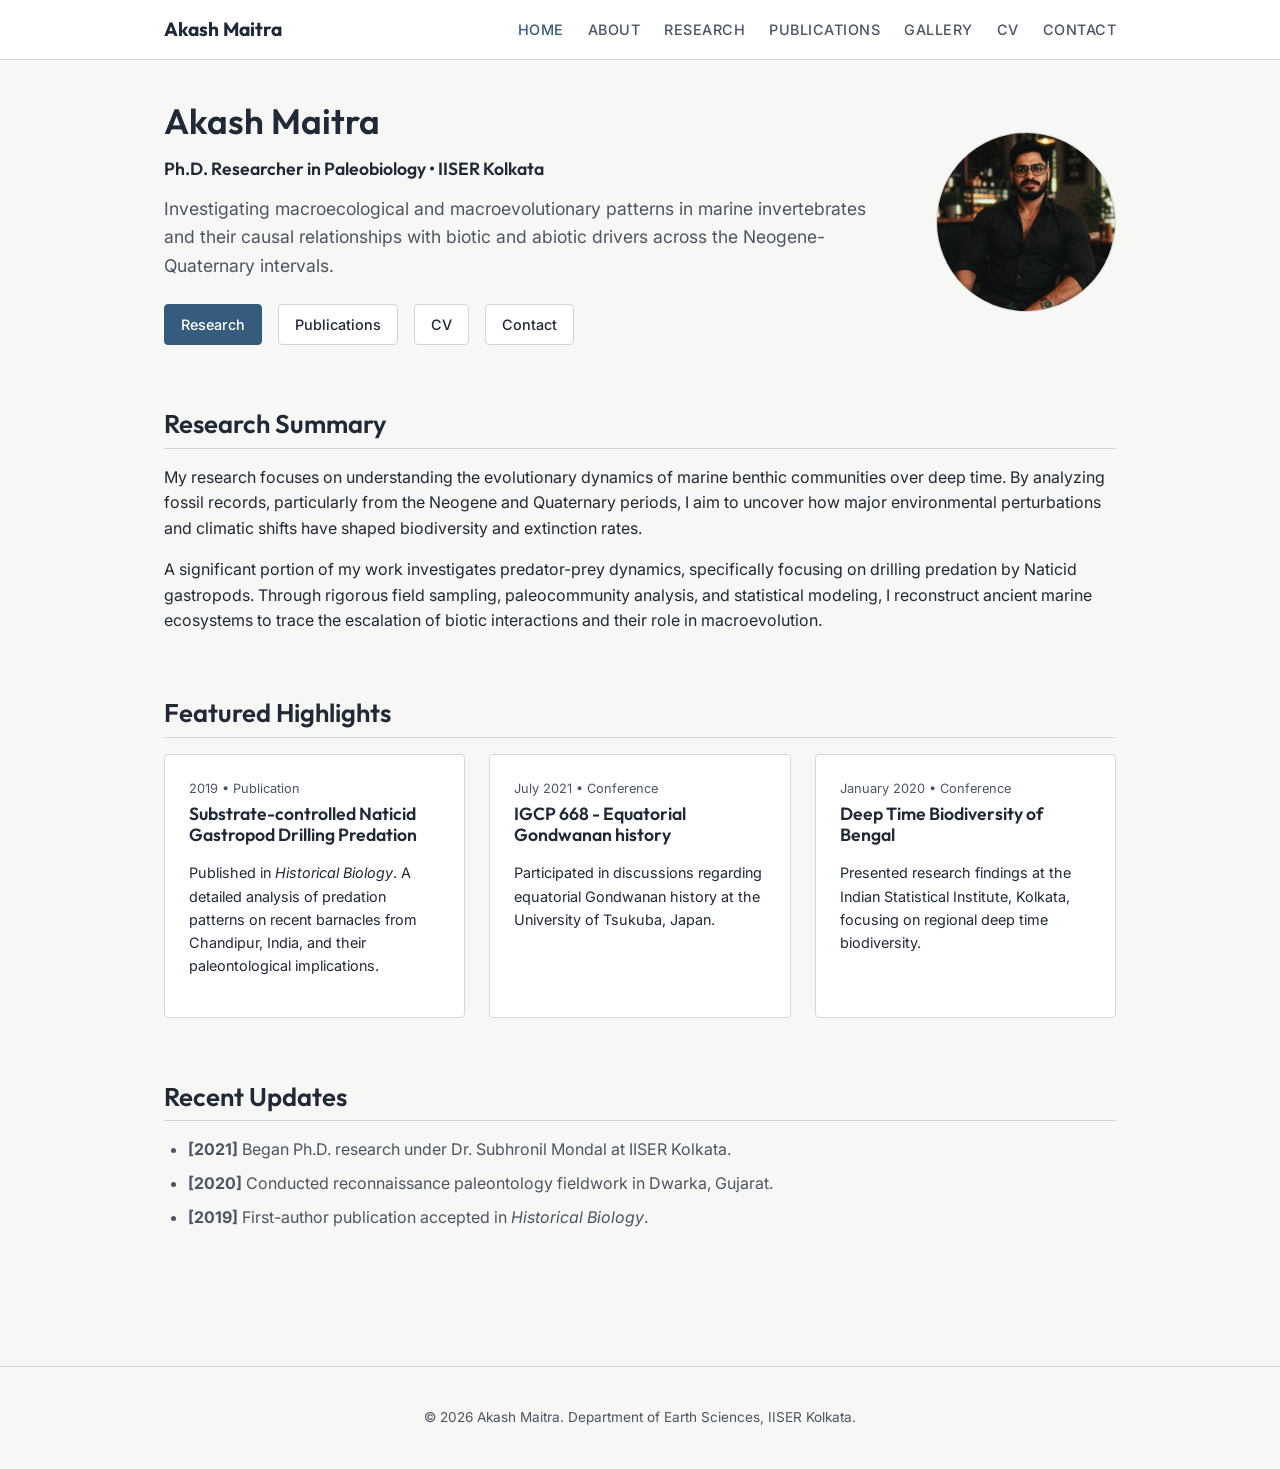
==== commit c195b674: "refactor: Complete multi-page architectural shift with minimal academic design" ====
--- a/index.html
+++ b/index.html
@@ -1,278 +1,98 @@
 <!DOCTYPE html>
-<html lang="en" data-theme="dark">
+<html lang="en">
 <head>
     <meta charset="UTF-8">
     <meta name="viewport" content="width=device-width, initial-scale=1.0">
-    <title>Akash Maitra - Paleobiology Research Scholar</title>
-    <meta name="description" content="Portfolio of Akash Maitra, a Ph.D. Student in Paleobiology.">
-    <link rel="preconnect" href="https://fonts.googleapis.com">
-    <link rel="preconnect" href="https://fonts.gstatic.com" crossorigin>
-    <link href="https://fonts.googleapis.com/css2?family=DM+Sans:wght@400;500;700&family=Italiana&display=swap" rel="stylesheet">
+    <title>Akash Maitra | Home</title>
     <link rel="stylesheet" href="styles.css">
-    <style>
-        /* Custom layout overrides for the portfolio */
-        .header-nav {
-            position: absolute;
-            top: 20px;
-            right: 80px;
-            z-index: 1000;
-        }
-        
-        .hero-grid {
-            display: grid;
-            grid-template-columns: 1fr auto;
-            gap: 40px;
-            align-items: center;
-            margin-top: 60px;
-        }
-
-        .profile-img {
-            width: 320px;
-            height: 320px;
-            object-fit: cover;
-            border-radius: 20px;
-            box-shadow: var(--shadow-float, 0 10px 30px rgba(0,0,0,0.3));
-        }
-
-        .recent-work-grid {
-            display: grid;
-            grid-template-columns: 1fr 1fr;
-            gap: 20px;
-        }
-
-        @media (max-width: 900px) {
-            .hero-grid {
-                grid-template-columns: 1fr;
-                text-align: center;
-                margin-top: 80px;
-            }
-            .profile-img {
-                margin: 0 auto;
-                order: -1;
-            }
-            .header-nav {
-                position: static;
-                display: flex;
-                justify-content: center;
-                margin-top: 20px;
-                margin-bottom: 20px;
-            }
-            .recent-work-grid {
-                grid-template-columns: 1fr;
-            }
-        }
-    </style>
 </head>
 <body>
-    <div class="scene" aria-hidden="true">
-        <div class="scene__blob scene__blob--1"></div>
-        <div class="scene__blob scene__blob--2"></div>
-        <div class="scene__blob scene__blob--3"></div>
+
+    <nav class="navbar">
+        <div class="container nav-container">
+            <a href="index.html" class="nav-logo">Akash Maitra</a>
+            <div class="nav-links">
+                <a href="index.html" class="nav-link active">Home</a>
+                <a href="about.html" class="nav-link">About</a>
+                <a href="research.html" class="nav-link">Research</a>
+                <a href="publications.html" class="nav-link">Publications</a>
+                <a href="gallery.html" class="nav-link">Gallery</a>
+                <a href="cv.html" class="nav-link">CV</a>
+                <a href="contact.html" class="nav-link">Contact</a>
+            </div>
+        </div>
+    </nav>
+
+    <div class="page-wrapper container">
+        
+        <!-- Compact Hero -->
+        <section class="hero">
+            <div class="hero-content">
+                <h1>Akash Maitra</h1>
+                <h4>Ph.D. Researcher in Paleobiology • IISER Kolkata</h4>
+                <p style="font-size: 1.1rem; color: var(--text-secondary); margin-top: 1rem;">
+                    Investigating macroecological and macroevolutionary patterns in marine invertebrates and their causal relationships with biotic and abiotic drivers across the Neogene-Quaternary intervals.
+                </p>
+                <div class="hero-buttons">
+                    <a href="research.html" class="btn btn-primary">Research</a>
+                    <a href="publications.html" class="btn">Publications</a>
+                    <a href="cv.html" class="btn">CV</a>
+                    <a href="contact.html" class="btn">Contact</a>
+                </div>
+            </div>
+            <img src="profile.webp" alt="Akash Maitra" class="hero-image">
+        </section>
+
+        <!-- Research Summary -->
+        <section style="margin-bottom: var(--space-xl);">
+            <h2>Research Summary</h2>
+            <p>
+                My research focuses on understanding the evolutionary dynamics of marine benthic communities over deep time. By analyzing fossil records, particularly from the Neogene and Quaternary periods, I aim to uncover how major environmental perturbations and climatic shifts have shaped biodiversity and extinction rates.
+            </p>
+            <p>
+                A significant portion of my work investigates predator-prey dynamics, specifically focusing on drilling predation by Naticid gastropods. Through rigorous field sampling, paleocommunity analysis, and statistical modeling, I reconstruct ancient marine ecosystems to trace the escalation of biotic interactions and their role in macroevolution.
+            </p>
+        </section>
+
+        <!-- Featured Highlights -->
+        <section style="margin-bottom: var(--space-xl);">
+            <h2>Featured Highlights</h2>
+            <div class="highlight-grid">
+                <div class="highlight-item">
+                    <span class="highlight-date">2019 • Publication</span>
+                    <h4>Substrate-controlled Naticid Gastropod Drilling Predation</h4>
+                    <p style="font-size: 0.9rem;">Published in <em>Historical Biology</em>. A detailed analysis of predation patterns on recent barnacles from Chandipur, India, and their paleontological implications.</p>
+                </div>
+                <div class="highlight-item">
+                    <span class="highlight-date">July 2021 • Conference</span>
+                    <h4>IGCP 668 - Equatorial Gondwanan history</h4>
+                    <p style="font-size: 0.9rem;">Participated in discussions regarding equatorial Gondwanan history at the University of Tsukuba, Japan.</p>
+                </div>
+                <div class="highlight-item">
+                    <span class="highlight-date">January 2020 • Conference</span>
+                    <h4>Deep Time Biodiversity of Bengal</h4>
+                    <p style="font-size: 0.9rem;">Presented research findings at the Indian Statistical Institute, Kolkata, focusing on regional deep time biodiversity.</p>
+                </div>
+            </div>
+        </section>
+
+        <!-- Recent Updates -->
+        <section>
+            <h2>Recent Updates</h2>
+            <ul style="padding-left: var(--space-md); color: var(--text-secondary);">
+                <li style="margin-bottom: 0.5rem;"><strong>[2021]</strong> Began Ph.D. research under Dr. Subhronil Mondal at IISER Kolkata.</li>
+                <li style="margin-bottom: 0.5rem;"><strong>[2020]</strong> Conducted reconnaissance paleontology fieldwork in Dwarka, Gujarat.</li>
+                <li style="margin-bottom: 0.5rem;"><strong>[2019]</strong> First-author publication accepted in <em>Historical Biology</em>.</li>
+            </ul>
+        </section>
+
     </div>
 
-    <!-- Theme Toggle -->
-    <button class="glass glass-btn theme-toggle-btn" id="theme-toggle" aria-label="Toggle colour scheme" title="Toggle light / dark mode" style="position:fixed; top:20px; right:20px; z-index:1001;">
-        <span class="icon-dark" aria-hidden="true">☀️</span>
-        <span class="icon-light" aria-hidden="true">🌙</span>
-    </button>
+    <footer class="footer">
+        <div class="container">
+            &copy; 2026 Akash Maitra. Department of Earth Sciences, IISER Kolkata.
+        </div>
+    </footer>
 
-    <!-- Main wrapper serves as the tabs container for the JS logic -->
-    <main class="page glass-tabs">
-        
-        <!-- Top Navigation Tabs -->
-        <div class="header-nav">
-            <div class="glass glass-tab-list" role="tablist" aria-label="Portfolio Sections">
-                <button class="glass-tab" role="tab" aria-selected="true" aria-controls="tab-panel-2" id="tab-2">Education</button>
-                <button class="glass-tab" role="tab" aria-selected="false" aria-controls="tab-panel-3" id="tab-3">Field Experience</button>
-                <button class="glass-tab" role="tab" aria-selected="false" aria-controls="tab-panel-4" id="tab-4">Contact</button>
-            </div>
-        </div>
-
-        <header class="hero">
-            <div class="hero-grid" style="margin-bottom: 60px;">
-                <div class="hero-left">
-                    <span class="hero__kicker">Research Scholar in Paleobiology</span>
-                    <h1 class="hero__title" style="margin-bottom: 10px;">Akash Maitra</h1>
-                </div>
-                
-                <div class="hero-right">
-                    <img src="profile.webp" alt="Akash Maitra" class="glass profile-img">
-                </div>
-            </div>
-
-            <div style="text-align: center; max-width: 800px; margin: 0 auto 60px auto;">
-                <h3 class="glass-card__title" style="font-size: 1.5rem; color: var(--accent-blue); margin-bottom: 20px;">Current Research Interest</h3>
-                <p class="hero__sub" style="font-size: 1.2rem; margin: 0 auto; line-height: 1.6;">
-                    My current research involves analyzing different macroecological and macroevolutionary patterns in marine invertebrates and their causal relationship with different biotic and abiotic drivers, across the Neogene- Quaternary intervals.
-                </p>
-            </div>
-
-            <div>
-                <h3 class="glass-card__title" style="margin-bottom: 30px; font-size: 1.5rem; text-align: center;">Recent Publications & Conferences</h3>
-                
-                <div class="glass glass-card" style="padding: var(--space-md); margin-bottom: 20px; text-align: left;">
-                    <p class="glass-card__body" style="font-size: var(--text-sm)">Mondal, S., <strong>Maitra, A.</strong>, Bose, K., Goswami, P., Bardhan, S., Mallick, S. 2019.<br><em>Substrate-controlled Naticid Gastropod Drilling Predation on Recent Barnacles from Chandipur, India and its Paleontological Implications.</em> <strong>Historical Biology</strong>.</p>
-                </div>
-                
-                <div class="recent-work-grid" style="text-align: left;">
-                    <div class="glass glass-card" style="padding: var(--space-md);">
-                        <div class="glass-card__label" style="color: var(--accent-aqua)">July 2021</div>
-                        <h4 style="margin-bottom: 8px;">IGCP 668 - Equatorial Gondwanan history</h4>
-                        <p class="glass-card__body" style="font-size: var(--text-sm)">University of Tsukuba, Japan.</p>
-                    </div>
-                    <div class="glass glass-card" style="padding: var(--space-md);">
-                        <div class="glass-card__label" style="color: var(--accent-aqua)">January 2020</div>
-                        <h4 style="margin-bottom: 8px;">Deep Time Biodiversity of Bengal</h4>
-                        <p class="glass-card__body" style="font-size: var(--text-sm)">Indian Statistical Institute, Kolkata.</p>
-                    </div>
-                </div>
-            </div>
-        </header>
-
-        <div class="container page" style="padding-bottom: 100px; margin-top: 40px;">
-                
-            <!-- Education Tab -->
-            <div id="tab-panel-2" class="glass glass-tab-panel is-active glass-card" role="tabpanel" aria-labelledby="tab-2">
-                <h3 class="glass-card__title" style="margin-bottom: var(--space-xl)">Education Timeline</h3>
-                <div class="glass-stepper glass-stepper--vertical">
-                    <div class="glass-step is-active">
-                        <div class="glass-step__inner">
-                            <div class="glass-step__node">✓</div>
-                            <div class="glass-step__label">
-                                <strong>Ph.D. Student in Paleobiology (Current)</strong>
-                                <div style="font-size: var(--text-sm); opacity: 0.8; margin-top: 4px;">
-                                    IISER Kolkata, Dept of Earth Sciences<br>Laboratory Head: Dr. Subhronil Mondal
-                                </div>
-                            </div>
-                        </div>
-                        <div class="glass-step__connector"></div>
-                    </div>
-                    <div class="glass-step is-complete">
-                        <div class="glass-step__inner">
-                            <div class="glass-step__node">✓</div>
-                            <div class="glass-step__label">
-                                <strong>Probationary Ph.D. Student in Science (2019-2021)</strong>
-                                <div style="font-size: var(--text-sm); opacity: 0.8; margin-top: 4px;">
-                                    University of Calcutta, Kolkata
-                                </div>
-                            </div>
-                        </div>
-                        <div class="glass-step__connector"></div>
-                    </div>
-                    <div class="glass-step is-complete">
-                        <div class="glass-step__inner">
-                            <div class="glass-step__node">✓</div>
-                            <div class="glass-step__label">
-                                <strong>Master of Science in Applied Geology (2018)</strong>
-                                <div style="font-size: var(--text-sm); opacity: 0.8; margin-top: 4px;">
-                                    NIT Rourkela • CGPA: 8.18/10<br>
-                                    Thesis: Characterisation of Nanominerals in Coal Mine Drainage
-                                </div>
-                            </div>
-                        </div>
-                        <div class="glass-step__connector"></div>
-                    </div>
-                    <div class="glass-step is-complete">
-                        <div class="glass-step__inner">
-                            <div class="glass-step__node">✓</div>
-                            <div class="glass-step__label">
-                                <strong>Bachelor of Science with Honours in Geology (2016)</strong>
-                                <div style="font-size: var(--text-sm); opacity: 0.8; margin-top: 4px;">
-                                    University of Calcutta, Asutosh College • 71.75%
-                                </div>
-                            </div>
-                        </div>
-                    </div>
-                </div>
-                
-                <h4 class="glass-card__title" style="font-size: 1.2rem; margin-top: var(--space-xl)">Competitive Exams</h4>
-                <div style="display:flex; gap: var(--space-md); flex-wrap: wrap;">
-                    <span class="glass-badge glass-badge--violet"><span class="glass-badge__dot"></span>CSIR-UGC NET (2018): AIR 51 (LS)</span>
-                    <span class="glass-badge glass-badge--aqua"><span class="glass-badge__dot"></span>JAM (2016): AIR 55</span>
-                </div>
-            </div>
-
-            <!-- Experience Tab -->
-            <div id="tab-panel-3" class="glass glass-tab-panel glass-card" role="tabpanel" aria-labelledby="tab-3">
-                <h3 class="glass-card__title" style="margin-bottom: var(--space-xl)">Field Trips & Internships</h3>
-                
-                <div class="glass-stepper glass-stepper--vertical">
-                    <div class="glass-step is-complete">
-                        <div class="glass-step__inner">
-                            <div class="glass-step__node">✓</div>
-                            <div class="glass-step__label">
-                                <strong>Paleontology Field (2020)</strong>
-                                <div style="font-size: var(--text-sm); opacity: 0.8; margin-top: 4px;">
-                                    Dwarka, Gujarat, India<br>Reconnaissance study of marine Neogene lithology and associated fossil fauna.
-                                </div>
-                            </div>
-                        </div>
-                        <div class="glass-step__connector"></div>
-                    </div>
-                    <div class="glass-step is-complete">
-                        <div class="glass-step__inner">
-                            <div class="glass-step__node">✓</div>
-                            <div class="glass-step__label">
-                                <strong>Paleontology Field (2018)</strong>
-                                <div style="font-size: var(--text-sm); opacity: 0.8; margin-top: 4px;">
-                                    Western Coast of India<br>Introduction to various sampling methods and various ecological settings.
-                                </div>
-                            </div>
-                        </div>
-                        <div class="glass-step__connector"></div>
-                    </div>
-                    <div class="glass-step is-complete">
-                        <div class="glass-step__inner">
-                            <div class="glass-step__node">✓</div>
-                            <div class="glass-step__label">
-                                <strong>Dissertation Project (Jul 2017 - May 2018)</strong>
-                                <div style="font-size: var(--text-sm); opacity: 0.8; margin-top: 4px;">
-                                    NIT Rourkela<br>Characterisation of Nanominerals in Coal Mine Drainage.
-                                </div>
-                            </div>
-                        </div>
-                        <div class="glass-step__connector"></div>
-                    </div>
-                    <div class="glass-step is-complete">
-                        <div class="glass-step__inner">
-                            <div class="glass-step__node">✓</div>
-                            <div class="glass-step__label">
-                                <strong>Summer Internship (2017)</strong>
-                                <div style="font-size: var(--text-sm); opacity: 0.8; margin-top: 4px;">
-                                    University of Calcutta<br>Study of Gastropod Drilling Predation on Barnacles.
-                                </div>
-                            </div>
-                        </div>
-                        <div class="glass-step__connector"></div>
-                    </div>
-                    <div class="glass-step is-complete">
-                        <div class="glass-step__inner">
-                            <div class="glass-step__node">✓</div>
-                            <div class="glass-step__label">
-                                <strong>Geology Fields (2013-2016)</strong>
-                                <div style="font-size: var(--text-sm); opacity: 0.8; margin-top: 4px;">
-                                    Odisha, Jharkhand, Madhya Pradesh<br>Structural mapping, economic geology, opencast/underground mining.
-                                </div>
-                            </div>
-                        </div>
-                    </div>
-                </div>
-            </div>
-
-            <!-- Contact Tab -->
-            <div id="tab-panel-4" class="glass glass-tab-panel glass-card" role="tabpanel" aria-labelledby="tab-4">
-                <h3 class="glass-card__title" style="margin-bottom: var(--space-xl)">Connect With Me</h3>
-                <div style="display: flex; flex-direction: column; gap: var(--space-md);">
-                    <a href="mailto:am21rs013@iiserkol.ac.in" class="glass glass-btn glass-btn--primary" style="text-decoration: none; width: fit-content;">Email: am21rs013@iiserkol.ac.in</a>
-                    <a href="https://scholar.google.com/citations?user=yaiYOuAAAAAJ&hl=en" target="_blank" rel="noopener noreferrer" class="glass glass-btn" style="text-decoration: none; width: fit-content; background: rgba(255, 255, 255, 0.1);">Google Scholar</a>
-                    <a href="https://www.researchgate.net/profile/Akash-Maitra-2?ev=hdr_xprf" target="_blank" rel="noopener noreferrer" class="glass glass-btn" style="text-decoration: none; width: fit-content; background: rgba(255, 255, 255, 0.1);">ResearchGate</a>
-                    <a href="https://x.com/_akashmaitra" target="_blank" rel="noopener noreferrer" class="glass glass-btn" style="text-decoration: none; width: fit-content; background: rgba(255, 255, 255, 0.1);">Twitter (X)</a>
-                </div>
-            </div>
-
-        </div>
-    </main>
-
-    <script src="script.js"></script>
 </body>
 </html>
--- a/styles.css
+++ b/styles.css
@@ -1,3679 +1,393 @@
-/* ==========================================================================
-       LIQUID GLASS UI KIT
-       Following CSS Guidelines (cssguidelin.es) — BEM methodology,
-       single responsibility, progressive enhancement.
-       ==========================================================================
-
-       TABLE OF CONTENTS
-       -----------------
-        1.  Custom Properties — Complete Design Token System
-        2.  Reset & Base
-        3.  Light Theme Tokens
-        4.  @supports — Graceful Degradation
-        5.  prefers-reduced-motion
-        6.  Animated Background Scene
-        7.  Glass Utility Classes
-        8.  Focus Visible
-        9.  Component: Card
-       10.  Component: Button
-       11.  Component: Badge & Tag
-       12.  Component: Input
-       13.  Component: Checkbox & Radio
-       14.  Component: Switch
-       15.  Component: Navigation
-       16.  Component: Tabs + Panels
-       17.  Component: Accordion
-       18.  Component: Modal / Dialog
-       19.  Component: Toast / Snackbar
-       20.  Component: Tooltip
-       21.  Component: Dropdown / Select
-       22.  Component: Chip
-       23.  Component: Avatar Group
-       24.  Component: Breadcrumb
-       25.  Component: Skeleton Loader
-       26.  Component: Stepper
-       27.  Component: Data Table
-       28.  12 Liquid Glass Animations
-       29.  Page Layout & Hero
-       30.  Theme Toggle Button
-       31.  Responsive
-       ========================================================================== */
-
-/* --------------------------------------------------------------------------
-       1. CUSTOM PROPERTIES — Complete Design Token System
-       -------------------------------------------------------------------------- */
+@import url('https://fonts.googleapis.com/css2?family=Inter:wght@400;500;600&family=Outfit:wght@400;500;600;700&display=swap');
+
 :root {
-  /* ── Glass surface tints ── */
-  --glass-white: rgba(255, 255, 255, 0.12);
-  --glass-white-md: rgba(255, 255, 255, 0.2);
-  --glass-white-lg: rgba(255, 255, 255, 0.3);
-  --glass-dark: rgba(0, 0, 0, 0.18);
-  --glass-dark-md: rgba(0, 0, 0, 0.28);
-
-  /* ── Borders ── */
-  --glass-border: rgba(255, 255, 255, 0.25);
-  --glass-border-subtle: rgba(255, 255, 255, 0.12);
-  --glass-border-bright: rgba(255, 255, 255, 0.5);
-
-  /* ── Blur values ── */
-  --blur-sm: blur(8px);
-  --blur-md: blur(18px);
-  --blur-lg: blur(32px);
-  --blur-xl: blur(60px);
-
-  /* ── Shadows ── */
-  --shadow-glass: 0 8px 32px rgba(0, 0, 0, 0.28),
-    inset 0 1px 0 rgba(255, 255, 255, 0.3);
-  --shadow-float: 0 20px 60px rgba(0, 0, 0, 0.4), 0 4px 16px rgba(0, 0, 0, 0.2);
-  --shadow-glow: 0 0 40px rgba(120, 200, 255, 0.35);
-
-  /* ── Reflections ── */
-  --reflection-top: linear-gradient(
-    135deg,
-    rgba(255, 255, 255, 0.4) 0%,
-    rgba(255, 255, 255, 0) 50%
-  );
-  --reflection-inner: inset 0 1px 1px rgba(255, 255, 255, 0.45),
-    inset 0 -1px 1px rgba(0, 0, 0, 0.1);
-
-  /* ── Colour palette ── */
-  --accent-aqua: #5ee7df;
-  --accent-violet: #b490f5;
-  --accent-rose: #f7a8c4;
-  --accent-amber: #ffd27f;
-  --accent-lime: #a8f08a;
-
-  /* ── Semantic surface / text ── */
-  --color-bg: #0b0e1a;
-  --color-surface: rgba(255, 255, 255, 0.04);
-  --color-text: #ffffff;
-  --color-text-muted: rgba(255, 255, 255, 0.55);
-  --color-text-subtle: rgba(255, 255, 255, 0.35);
-
-  /* ── Spacing scale ── */
-  --space-2xs: 4px;
-  --space-xs: 8px;
-  --space-sm: 12px;
-  --space-md: 16px;
-  --space-lg: 24px;
-  --space-xl: 32px;
-  --space-2xl: 48px;
-  --space-3xl: 64px;
-  --space-4xl: 96px;
-
-  /* ── Type scale ── */
-  --text-2xs: 0.68rem;
-  --text-xs: 0.75rem;
-  --text-sm: 0.82rem;
-  --text-md: 0.9rem;
-  --text-base: 1rem;
-  --text-lg: 1.125rem;
-  --text-xl: 1.3rem;
-  --text-2xl: 1.6rem;
-  --text-3xl: 2rem;
-  --text-4xl: 2.8rem;
-
-  /* ── Radius scale ── */
-  --radius-xs: 6px;
-  --radius-sm: 10px;
-  --radius-md: 14px;
-  --radius-lg: 20px;
-  --radius-xl: 24px;
-  --radius-2xl: 32px;
-  --radius-full: 9999px;
-
-  /* ── Z-index scale ── */
-  --z-base: 1;
-  --z-raised: 10;
-  --z-overlay: 100;
-  --z-modal: 500;
-  --z-toast: 800;
-  --z-tooltip: 900;
-
-  /* ── Easing tokens ── */
-  --ease-glass: cubic-bezier(0.22, 0.68, 0, 1.2);
-  --ease-liquid: cubic-bezier(0.34, 1.56, 0.64, 1);
-  --ease-smooth: cubic-bezier(0.4, 0, 0.2, 1);
-  --ease-out: cubic-bezier(0, 0, 0.2, 1);
-
-  /* ── Duration tokens ── */
-  --dur-fast: 180ms;
-  --dur-mid: 360ms;
-  --dur-slow: 600ms;
-
-  /* ── Typography ── */
-  --font-display: "Italiana", serif;
-  --font-body: "DM Sans", sans-serif;
-}
-
-/* --------------------------------------------------------------------------
-       3. LIGHT THEME TOKENS
-       -------------------------------------------------------------------------- */
-[data-theme="light"] {
-  /* ── Surfaces ── */
-  --glass-white: rgba(255, 255, 255, 0.62);
-  --glass-white-md: rgba(255, 255, 255, 0.78);
-  --glass-white-lg: rgba(255, 255, 255, 0.9);
-  --glass-dark: rgba(0, 0, 0, 0.06);
-  --glass-dark-md: rgba(15, 23, 42, 0.08);
-
-  /* ── Borders — dark on light bg (white borders are invisible) ── */
-  --glass-border: rgba(15, 23, 42, 0.14);
-  --glass-border-subtle: rgba(15, 23, 42, 0.09);
-  --glass-border-bright: rgba(15, 23, 42, 0.22);
-
-  /* ── Shadows ── */
-  --shadow-glass: 0 8px 32px rgba(0, 0, 0, 0.1),
-    inset 0 1px 0 rgba(255, 255, 255, 0.9);
-  --shadow-float: 0 20px 60px rgba(0, 0, 0, 0.16),
-    0 4px 16px rgba(0, 0, 0, 0.08);
-
-  /* ── Background ── */
-  --color-bg: #e8f0fa;
-  --color-surface: rgba(255, 255, 255, 0.55);
-  --color-text: #0f172a;
-  --color-text-muted: rgba(15, 23, 42, 0.58);
-  --color-text-subtle: rgba(15, 23, 42, 0.38);
-
-  /* ── Reflections ── */
-  --reflection-top: linear-gradient(
-    135deg,
-    rgba(255, 255, 255, 0.65) 0%,
-    rgba(255, 255, 255, 0) 50%
-  );
-  --reflection-inner: inset 0 1px 1px rgba(255, 255, 255, 0.95),
-    inset 0 -1px 1px rgba(0, 0, 0, 0.04);
-
-  /* ── Accent colours — darkened for WCAG AA on light backgrounds ── */
-  --accent-aqua: #0891b2; /* cyan-600   — was #5ee7df */
-  --accent-violet: #6d28d9; /* violet-700 — was #b490f5 */
-  --accent-rose: #be185d; /* pink-700   — was #f7a8c4 */
-  --accent-amber: #b45309; /* amber-700  — was #ffd27f */
-  --accent-lime: #15803d; /* green-700  — was #a8f08a */
-}
-
-/* --------------------------------------------------------------------------
-       4. @supports — Graceful Degradation
-       When backdrop-filter is unsupported (older Firefox / Edge),
-       fall back to a solid-ish semi-transparent surface.
-       -------------------------------------------------------------------------- */
-@supports not (backdrop-filter: blur(1px)) {
-  .glass {
-    background: rgba(20, 25, 45, 0.88) !important;
-    border-color: rgba(255, 255, 255, 0.15) !important;
-  }
-
-  [data-theme="light"] .glass {
-    background: rgba(255, 255, 255, 0.92) !important;
-    border-color: rgba(15, 23, 42, 0.18) !important;
-  }
-
-  .glass-modal-backdrop {
-    background: rgba(0, 0, 0, 0.7) !important;
-  }
-}
-
-/* --------------------------------------------------------------------------
-       5. prefers-reduced-motion — legal requirement in many markets
-       -------------------------------------------------------------------------- */
-@media (prefers-reduced-motion: reduce) {
-  *,
-  *::before,
-  *::after {
-    animation-duration: 0.01ms !important;
-    animation-iteration-count: 1 !important;
-    transition-duration: 0.01ms !important;
-    scroll-behavior: auto !important;
-  }
-
-  .scene__blob {
-    animation: none !important;
-  }
-  .hero__title,
-  .hero__kicker,
-  .hero__sub,
-  .hero__cta,
-  .stats,
-  .section {
-    animation: none !important;
-    opacity: 1 !important;
-    transform: none !important;
-  }
-}
-
-/* --------------------------------------------------------------------------
-       2. RESET & BASE
-       -------------------------------------------------------------------------- */
-*,
-*::before,
-*::after {
-  box-sizing: border-box;
-  margin: 0;
-  padding: 0;
-}
-
-html {
-  scroll-behavior: smooth;
-  -webkit-font-smoothing: antialiased;
+    /* Academic Theme Colors */
+    --bg-color: #f7f7f5;
+    --text-primary: #1f2937;
+    --text-secondary: #4b5563;
+    --accent: #355c7d;
+    --border: #d6d6d6;
+    --card-bg: #ffffff;
+    
+    /* Typography */
+    --font-body: 'Inter', sans-serif;
+    --font-heading: 'Outfit', sans-serif;
+    
+    /* Spacing - Compact */
+    --space-xs: 0.5rem;
+    --space-sm: 1rem;
+    --space-md: 1.5rem;
+    --space-lg: 2.5rem;
+    --space-xl: 4rem;
+    
+    --max-width: 1000px;
+    --nav-height: 60px;
+}
+
+/* Reset */
+* {
+    margin: 0;
+    padding: 0;
+    box-sizing: border-box;
 }
 
 body {
-  font-family: var(--font-body);
-  font-weight: 300;
-  color: var(--color-text);
-  background: var(--color-bg);
-  overflow-x: hidden;
-  min-height: 100vh;
-  transition: background var(--dur-mid) var(--ease-smooth),
-    color var(--dur-mid) var(--ease-smooth);
-}
-
-/* --------------------------------------------------------------------------
-       6. ANIMATED BACKGROUND SCENE
-       -------------------------------------------------------------------------- */
-.scene {
-  position: fixed;
-  inset: 0;
-  z-index: 0;
-  overflow: hidden;
-  pointer-events: none;
-}
-
-.scene__blob {
-  position: absolute;
-  border-radius: 50%;
-  filter: blur(80px);
-  opacity: 0.55;
-  animation: blob-drift var(--dur, 18s) ease-in-out infinite alternate;
-}
-
-[data-theme="light"] .scene__blob {
-  opacity: 0.3;
-}
-
-.scene__blob--1 {
-  width: 700px;
-  height: 700px;
-  background: radial-gradient(circle, #5ee7df, #3b82f6);
-  top: -200px;
-  left: -150px;
-  --dur: 22s;
-}
-.scene__blob--2 {
-  width: 600px;
-  height: 600px;
-  background: radial-gradient(circle, #b490f5, #ec4899);
-  bottom: -200px;
-  right: -100px;
-  --dur: 17s;
-  animation-delay: -8s;
-}
-.scene__blob--3 {
-  width: 400px;
-  height: 400px;
-  background: radial-gradient(circle, #ffd27f, #f7a8c4);
-  top: 40%;
-  left: 50%;
-  --dur: 25s;
-  animation-delay: -13s;
-}
-
-@keyframes blob-drift {
-  0% {
-    transform: translate(0, 0) scale(1);
-  }
-  33% {
-    transform: translate(60px, -40px) scale(1.08);
-  }
-  66% {
-    transform: translate(-40px, 60px) scale(0.94);
-  }
-  100% {
-    transform: translate(30px, 30px) scale(1.04);
-  }
-}
-
-/* --------------------------------------------------------------------------
-       7. GLASS UTILITY CLASSES
-       -------------------------------------------------------------------------- */
-.glass {
-  backdrop-filter: var(--blur-md);
-  -webkit-backdrop-filter: var(--blur-md);
-  background: var(--glass-white);
-  border: 1px solid var(--glass-border);
-  box-shadow: var(--shadow-glass);
-  position: relative;
-  overflow: hidden;
-}
-
-.glass::before {
-  content: "";
-  position: absolute;
-  inset: 0;
-  background: var(--reflection-top);
-  pointer-events: none;
-  border-radius: inherit;
-  z-index: 1;
-}
-
-.glass--dark {
-  background: var(--glass-dark-md);
-  border-color: rgba(255, 255, 255, 0.1);
-}
-.glass--bright {
-  background: var(--glass-white-lg);
-  border-color: var(--glass-border-bright);
-}
-.glass--frosted {
-  backdrop-filter: var(--blur-lg);
-  -webkit-backdrop-filter: var(--blur-lg);
-  background: rgba(255, 255, 255, 0.08);
-}
-.glass--liquid {
-  backdrop-filter: var(--blur-xl);
-  -webkit-backdrop-filter: var(--blur-xl);
-  background: rgba(255, 255, 255, 0.06);
-  border-color: rgba(255, 255, 255, 0.18);
-}
-
-/* --------------------------------------------------------------------------
-       8. FOCUS VISIBLE — Keyboard accessibility
-       -------------------------------------------------------------------------- */
-:focus {
-  outline: none;
-}
-
-:focus-visible {
-  outline: 2px solid var(--accent-aqua);
-  outline-offset: 3px;
-  border-radius: var(--radius-xs);
-}
-
-.glass-btn:focus-visible,
-.glass-nav__item:focus-visible,
-.glass-toggle__opt:focus-visible {
-  outline: 2px solid var(--accent-aqua);
-  outline-offset: 2px;
-}
-
-.glass-input:focus-visible {
-  outline: none; /* handled by box-shadow below */
-}
-
-/* --------------------------------------------------------------------------
-       9. COMPONENT: CARD
-       -------------------------------------------------------------------------- */
-.glass-card {
-  border-radius: var(--radius-xl);
-  padding: var(--space-xl);
-  transition: transform var(--dur-mid) var(--ease-glass),
-    box-shadow var(--dur-mid) var(--ease-glass), background var(--dur-mid);
-}
-
-.glass-card:hover {
-  transform: translateY(-6px) scale(1.01);
-  box-shadow: var(--shadow-float);
-  background: var(--glass-white-md);
-}
-
-.glass-card::after {
-  content: "";
-  position: absolute;
-  inset: -1px;
-  border-radius: inherit;
-  background: linear-gradient(
-    135deg,
-    rgba(255, 255, 255, 0.22) 0%,
-    rgba(255, 255, 255, 0) 40%,
-    rgba(255, 255, 255, 0.08) 100%
-  );
-  opacity: 0;
-  transition: opacity var(--dur-mid);
-  pointer-events: none;
-  z-index: 2;
-}
-
-.glass-card:hover::after {
-  opacity: 1;
-}
-
-.glass-card__label {
-  font-size: var(--text-2xs);
-  letter-spacing: 0.14em;
-  text-transform: uppercase;
-  opacity: 0.55;
-  margin-bottom: var(--space-xs);
-}
-.glass-card__title {
-  font-family: var(--font-display);
-  font-size: clamp(1.4rem, 2.5vw, 2rem);
-  line-height: 1.15;
-  margin-bottom: var(--space-sm);
-}
-.glass-card__body {
-  font-size: var(--text-md);
-  line-height: 1.65;
-  opacity: 0.75;
-}
-
-/* --------------------------------------------------------------------------
-       10. COMPONENT: BUTTON
-       -------------------------------------------------------------------------- */
-.glass-btn {
-  display: inline-flex;
-  align-items: center;
-  gap: var(--space-xs);
-  padding: var(--space-sm) var(--space-lg);
-  border-radius: var(--radius-full);
-  border: none;
-  cursor: pointer;
-  font-family: var(--font-body);
-  font-size: var(--text-sm);
-  font-weight: 500;
-  letter-spacing: 0.04em;
-  color: var(--color-text);
-  text-decoration: none;
-  transition: transform var(--dur-fast) var(--ease-liquid),
-    box-shadow var(--dur-fast), background var(--dur-fast);
-}
-
-.glass-btn::before {
-  content: "";
-  position: absolute;
-  inset: 0;
-  border-radius: inherit;
-  background: var(--reflection-top);
-  pointer-events: none;
-}
-
-.glass-btn:active {
-  transform: scale(0.96);
-}
-.glass-btn:disabled {
-  opacity: 0.4;
-  cursor: not-allowed;
-  pointer-events: none;
-}
-
-.glass-btn--primary {
-  background: linear-gradient(
-    135deg,
-    rgba(94, 231, 223, 0.5) 0%,
-    rgba(59, 130, 246, 0.5) 100%
-  );
-  border: 1px solid rgba(94, 231, 223, 0.45);
-  box-shadow: 0 4px 24px rgba(94, 231, 223, 0.3), var(--reflection-inner);
-}
-.glass-btn--primary:hover {
-  background: linear-gradient(
-    135deg,
-    rgba(94, 231, 223, 0.7) 0%,
-    rgba(59, 130, 246, 0.7) 100%
-  );
-  box-shadow: 0 8px 36px rgba(94, 231, 223, 0.5), var(--reflection-inner);
-  transform: translateY(-2px);
-}
-
-.glass-btn--ghost {
-  background: var(--glass-white);
-  border: 1px solid var(--glass-border);
-  box-shadow: var(--shadow-glass);
-}
-.glass-btn--ghost:hover {
-  background: var(--glass-white-md);
-  transform: translateY(-2px);
-}
-
-.glass-btn--accent {
-  background: linear-gradient(
-    135deg,
-    rgba(180, 144, 245, 0.5) 0%,
-    rgba(247, 168, 196, 0.5) 100%
-  );
-  border: 1px solid rgba(180, 144, 245, 0.45);
-  box-shadow: 0 4px 24px rgba(180, 144, 245, 0.3), var(--reflection-inner);
-}
-.glass-btn--accent:hover {
-  transform: translateY(-2px);
-  box-shadow: 0 8px 40px rgba(180, 144, 245, 0.5), var(--reflection-inner);
-}
-
-.glass-btn--danger {
-  background: linear-gradient(
-    135deg,
-    rgba(239, 68, 68, 0.45) 0%,
-    rgba(220, 38, 38, 0.45) 100%
-  );
-  border: 1px solid rgba(239, 68, 68, 0.4);
-  box-shadow: 0 4px 24px rgba(239, 68, 68, 0.25), var(--reflection-inner);
-}
-.glass-btn--danger:hover {
-  transform: translateY(-2px);
-  box-shadow: 0 8px 36px rgba(239, 68, 68, 0.45), var(--reflection-inner);
-}
-
-.glass-btn--icon {
-  width: 48px;
-  height: 48px;
-  padding: 0;
-  justify-content: center;
-  line-height: 1;
-}
-.glass-btn--sm {
-  padding: var(--space-2xs) var(--space-md);
-  font-size: var(--text-xs);
-}
-.glass-btn--lg {
-  padding: var(--space-md) var(--space-xl);
-  font-size: var(--text-base);
-}
-
-/* --------------------------------------------------------------------------
-       11. COMPONENT: BADGE & TAG
-       -------------------------------------------------------------------------- */
-.glass-badge {
-  display: inline-flex;
-  align-items: center;
-  gap: 6px;
-  padding: 5px 14px;
-  border-radius: var(--radius-full);
-  font-size: var(--text-2xs);
-  font-weight: 500;
-  letter-spacing: 0.08em;
-  text-transform: uppercase;
-}
-.glass-badge--aqua {
-  background: rgba(94, 231, 223, 0.2);
-  border: 1px solid rgba(94, 231, 223, 0.4);
-  color: var(--accent-aqua);
-  box-shadow: 0 0 12px rgba(94, 231, 223, 0.18);
-}
-.glass-badge--violet {
-  background: rgba(180, 144, 245, 0.2);
-  border: 1px solid rgba(180, 144, 245, 0.4);
-  color: var(--accent-violet);
-  box-shadow: 0 0 12px rgba(180, 144, 245, 0.18);
-}
-.glass-badge--rose {
-  background: rgba(247, 168, 196, 0.2);
-  border: 1px solid rgba(247, 168, 196, 0.4);
-  color: var(--accent-rose);
-}
-.glass-badge--amber {
-  background: rgba(255, 210, 127, 0.2);
-  border: 1px solid rgba(255, 210, 127, 0.4);
-  color: var(--accent-amber);
-}
-.glass-badge--lime {
-  background: rgba(168, 240, 138, 0.2);
-  border: 1px solid rgba(168, 240, 138, 0.4);
-  color: var(--accent-lime);
-}
-.glass-badge--error {
-  background: rgba(239, 68, 68, 0.2);
-  border: 1px solid rgba(239, 68, 68, 0.4);
-  color: #f87171;
-}
-
-.glass-badge__dot {
-  width: 6px;
-  height: 6px;
-  border-radius: 50%;
-  background: currentColor;
-  animation: pulse-badge 2s ease infinite;
-}
-
-@keyframes pulse-badge {
-  0%,
-  100% {
-    opacity: 1;
-    transform: scale(1);
-  }
-  50% {
-    opacity: 0.4;
-    transform: scale(0.7);
-  }
-}
-
-.glass-tag {
-  display: inline-block;
-  padding: 6px 16px;
-  border-radius: var(--radius-sm);
-  font-size: var(--text-xs);
-  font-weight: 400;
-  background: var(--glass-white);
-  border: 1px solid var(--glass-border-subtle);
-  backdrop-filter: var(--blur-sm);
-  -webkit-backdrop-filter: var(--blur-sm);
-  transition: transform var(--dur-fast) var(--ease-liquid),
-    background var(--dur-fast);
-  cursor: default;
-}
-.glass-tag:hover {
-  background: var(--glass-white-md);
-  transform: translateY(-2px);
-}
-
-/* --------------------------------------------------------------------------
-       12. COMPONENT: INPUT
-       -------------------------------------------------------------------------- */
-.glass-input-wrap {
-  position: relative;
-  display: flex;
-  align-items: center;
-}
-
-.glass-input {
-  width: 100%;
-  padding: var(--space-sm) var(--space-md);
-  border-radius: var(--radius-md);
-  border: 1px solid var(--glass-border-subtle);
-  background: var(--glass-white);
-  backdrop-filter: var(--blur-sm);
-  -webkit-backdrop-filter: var(--blur-sm);
-  color: var(--color-text);
-  font-family: var(--font-body);
-  font-size: var(--text-md);
-  outline: none;
-  transition: border-color var(--dur-fast), box-shadow var(--dur-fast),
-    background var(--dur-fast);
-}
-
-.glass-input::placeholder {
-  opacity: 0.45;
-}
-.glass-input:focus {
-  border-color: rgba(94, 231, 223, 0.6);
-  background: var(--glass-white-md);
-  box-shadow: 0 0 0 3px rgba(94, 231, 223, 0.15), var(--shadow-glass);
-}
-.glass-input[aria-invalid="true"] {
-  border-color: rgba(239, 68, 68, 0.6);
-  box-shadow: 0 0 0 3px rgba(239, 68, 68, 0.15);
-}
-
-.glass-input-icon {
-  position: absolute;
-  right: 16px;
-  opacity: 0.5;
-  pointer-events: none;
-  font-size: 1rem;
-}
-
-/* Textarea */
-.glass-textarea {
-  width: 100%;
-  padding: var(--space-sm) var(--space-md);
-  border-radius: var(--radius-md);
-  border: 1px solid var(--glass-border-subtle);
-  background: var(--glass-white);
-  backdrop-filter: var(--blur-sm);
-  -webkit-backdrop-filter: var(--blur-sm);
-  color: var(--color-text);
-  font-family: var(--font-body);
-  font-size: var(--text-md);
-  outline: none;
-  resize: vertical;
-  min-height: 100px;
-  transition: border-color var(--dur-fast), box-shadow var(--dur-fast),
-    background var(--dur-fast);
-}
-.glass-textarea::placeholder {
-  opacity: 0.45;
-}
-.glass-textarea:focus {
-  border-color: rgba(94, 231, 223, 0.6);
-  background: var(--glass-white-md);
-  box-shadow: 0 0 0 3px rgba(94, 231, 223, 0.15), var(--shadow-glass);
-}
-
-/* Select */
-.glass-select {
-  width: 100%;
-  padding: var(--space-sm) 40px var(--space-sm) var(--space-md);
-  border-radius: var(--radius-md);
-  border: 1px solid var(--glass-border-subtle);
-  background: var(--glass-white);
-  backdrop-filter: var(--blur-sm);
-  -webkit-backdrop-filter: var(--blur-sm);
-  color: var(--color-text);
-  font-family: var(--font-body);
-  font-size: var(--text-md);
-  outline: none;
-  appearance: none;
-  -webkit-appearance: none;
-  cursor: pointer;
-  background-image: url("data:image/svg+xml,%3Csvg xmlns='http://www.w3.org/2000/svg' width='12' height='8' viewBox='0 0 12 8'%3E%3Cpath d='M1 1l5 5 5-5' stroke='rgba(255,255,255,0.5)' stroke-width='2' fill='none' stroke-linecap='round'/%3E%3C/svg%3E");
-  background-repeat: no-repeat;
-  background-position: right 14px center;
-  transition: border-color var(--dur-fast), box-shadow var(--dur-fast),
-    background-color var(--dur-fast);
-}
-.glass-select:focus {
-  border-color: rgba(94, 231, 223, 0.6);
-  box-shadow: 0 0 0 3px rgba(94, 231, 223, 0.15), var(--shadow-glass);
-}
-.glass-select option {
-  background: #1a1f35;
-  color: #fff;
-}
-[data-theme="light"] .glass-select option {
-  background: #dce8f5;
-  color: #0f172a;
-}
-[data-theme="light"] .glass-select {
-  background-image: url("data:image/svg+xml,%3Csvg xmlns='http://www.w3.org/2000/svg' width='12' height='8' viewBox='0 0 12 8'%3E%3Cpath d='M1 1l5 5 5-5' stroke='rgba(15,23,42,0.5)' stroke-width='2' fill='none' stroke-linecap='round'/%3E%3C/svg%3E");
-}
-
-.glass-field-error {
-  font-size: var(--text-xs);
-  color: #f87171;
-  margin-top: var(--space-2xs);
-  display: flex;
-  align-items: center;
-  gap: 4px;
-}
-
-/* --------------------------------------------------------------------------
-       13. COMPONENT: CHECKBOX & RADIO
-       -------------------------------------------------------------------------- */
-.glass-check-group {
-  display: flex;
-  flex-direction: column;
-  gap: var(--space-sm);
-}
-
-.glass-check-label {
-  display: inline-flex;
-  align-items: center;
-  gap: var(--space-sm);
-  font-size: var(--text-sm);
-  cursor: pointer;
-  user-select: none;
-  color: var(--color-text);
-}
-
-/* Hide native input */
-.glass-check-label input {
-  position: absolute;
-  opacity: 0;
-  width: 0;
-  height: 0;
-}
-
-/* Custom box */
-.glass-check-box {
-  width: 20px;
-  height: 20px;
-  border-radius: var(--radius-xs);
-  border: 1px solid var(--glass-border);
-  background: var(--glass-white);
-  backdrop-filter: var(--blur-sm);
-  -webkit-backdrop-filter: var(--blur-sm);
-  display: grid;
-  place-items: center;
-  flex-shrink: 0;
-  transition: background var(--dur-fast), border-color var(--dur-fast),
-    box-shadow var(--dur-fast), transform var(--dur-fast) var(--ease-liquid);
-}
-
-.glass-check-box::after {
-  content: "✓";
-  font-size: 0.75rem;
-  color: var(--accent-aqua);
-  opacity: 0;
-  transform: scale(0.5);
-  transition: opacity var(--dur-fast),
-    transform var(--dur-fast) var(--ease-liquid);
-}
-
-.glass-check-label input:checked + .glass-check-box {
-  background: rgba(94, 231, 223, 0.25);
-  border-color: rgba(94, 231, 223, 0.65);
-  box-shadow: 0 0 14px rgba(94, 231, 223, 0.22), var(--reflection-inner);
-}
-.glass-check-label input:checked + .glass-check-box::after {
-  opacity: 1;
-  transform: scale(1);
-}
-
-.glass-check-label input:focus-visible + .glass-check-box {
-  outline: 2px solid var(--accent-aqua);
-  outline-offset: 2px;
-}
-
-.glass-check-label:hover .glass-check-box {
-  transform: scale(1.08);
-}
-
-/* Radio variant */
-.glass-radio-box {
-  width: 20px;
-  height: 20px;
-  border-radius: 50%;
-  border: 1px solid var(--glass-border);
-  background: var(--glass-white);
-  backdrop-filter: var(--blur-sm);
-  -webkit-backdrop-filter: var(--blur-sm);
-  display: grid;
-  place-items: center;
-  flex-shrink: 0;
-  transition: background var(--dur-fast), border-color var(--dur-fast),
-    box-shadow var(--dur-fast), transform var(--dur-fast) var(--ease-liquid);
-}
-
-.glass-radio-box::after {
-  content: "";
-  width: 8px;
-  height: 8px;
-  border-radius: 50%;
-  background: var(--accent-aqua);
-  opacity: 0;
-  transform: scale(0.3);
-  transition: opacity var(--dur-fast),
-    transform var(--dur-fast) var(--ease-liquid);
-}
-
-.glass-check-label input:checked + .glass-radio-box {
-  background: rgba(94, 231, 223, 0.18);
-  border-color: rgba(94, 231, 223, 0.65);
-  box-shadow: 0 0 14px rgba(94, 231, 223, 0.22);
-}
-.glass-check-label input:checked + .glass-radio-box::after {
-  opacity: 1;
-  transform: scale(1);
-}
-.glass-check-label input:focus-visible + .glass-radio-box {
-  outline: 2px solid var(--accent-aqua);
-  outline-offset: 2px;
-}
-
-/* --------------------------------------------------------------------------
-       14. COMPONENT: SWITCH
-       -------------------------------------------------------------------------- */
-.glass-switch-label {
-  display: inline-flex;
-  align-items: center;
-  gap: var(--space-sm);
-  cursor: pointer;
-  user-select: none;
-  font-size: var(--text-sm);
-  color: var(--color-text);
-}
-
-.glass-switch-label input {
-  position: absolute;
-  opacity: 0;
-  width: 0;
-  height: 0;
-}
-
-.glass-switch-track {
-  position: relative;
-  width: 44px;
-  height: 24px;
-  border-radius: var(--radius-full);
-  border: 1px solid var(--glass-border);
-  background: var(--glass-white);
-  backdrop-filter: var(--blur-sm);
-  -webkit-backdrop-filter: var(--blur-sm);
-  transition: background var(--dur-fast), border-color var(--dur-fast),
-    box-shadow var(--dur-fast);
-  flex-shrink: 0;
-}
-
-.glass-switch-thumb {
-  position: absolute;
-  top: 3px;
-  left: 3px;
-  width: 16px;
-  height: 16px;
-  border-radius: 50%;
-  background: rgba(255, 255, 255, 0.65);
-  border: 1px solid rgba(255, 255, 255, 0.35);
-  box-shadow: 0 1px 4px rgba(0, 0, 0, 0.25);
-  transition: transform var(--dur-fast) var(--ease-liquid),
-    background var(--dur-fast);
-}
-
-.glass-switch-label input:checked + .glass-switch-track {
-  background: rgba(94, 231, 223, 0.3);
-  border-color: rgba(94, 231, 223, 0.65);
-  box-shadow: 0 0 14px rgba(94, 231, 223, 0.22), var(--reflection-inner);
-}
-.glass-switch-label input:checked + .glass-switch-track .glass-switch-thumb {
-  transform: translateX(20px);
-  background: var(--accent-aqua);
-}
-.glass-switch-label input:focus-visible + .glass-switch-track {
-  outline: 2px solid var(--accent-aqua);
-  outline-offset: 2px;
-}
-
-/* --------------------------------------------------------------------------
-       15. COMPONENT: NAVIGATION
-       -------------------------------------------------------------------------- */
-.glass-nav {
-  display: flex;
-  align-items: center;
-  gap: 4px;
-  padding: var(--space-xs);
-  border-radius: var(--radius-full);
-}
-.glass-nav__item {
-  padding: 9px 22px;
-  border-radius: var(--radius-full);
-  font-size: var(--text-sm);
-  font-weight: 400;
-  opacity: 0.65;
-  cursor: pointer;
-  transition: background var(--dur-fast), opacity var(--dur-fast),
-    transform var(--dur-fast) var(--ease-liquid);
-}
-.glass-nav__item:hover {
-  opacity: 1;
-  transform: translateY(-1px);
-}
-.glass-nav__item--active {
-  background: var(--glass-white-md);
-  border: 1px solid var(--glass-border);
-  opacity: 1;
-  box-shadow: 0 2px 12px rgba(0, 0, 0, 0.2);
-}
-
-/* --------------------------------------------------------------------------
-       16. COMPONENT: TABS + PANELS
-       -------------------------------------------------------------------------- */
-.glass-tabs {
-  display: flex;
-  flex-direction: column;
-  gap: var(--space-md);
-}
-
-.glass-tab-list {
-  display: flex;
-  align-items: center;
-  gap: 4px;
-  padding: var(--space-2xs);
-  border-radius: var(--radius-full);
-  overflow-x: auto;
-  -ms-overflow-style: none;
-  scrollbar-width: none;
-}
-.glass-tab-list::-webkit-scrollbar {
-  display: none;
-}
-
-.glass-tab {
-  padding: 9px 22px;
-  border-radius: var(--radius-full);
-  font-size: var(--text-sm);
-  font-weight: 400;
-  opacity: 0.65;
-  cursor: pointer;
-  border: none;
-  background: transparent;
-  color: var(--color-text);
-  font-family: var(--font-body);
-  white-space: nowrap;
-  transition: background var(--dur-fast), opacity var(--dur-fast),
-    transform var(--dur-fast) var(--ease-liquid);
-}
-.glass-tab:hover {
-  opacity: 1;
-  transform: translateY(-1px);
-  background: var(--glass-white);
-}
-.glass-tab[aria-selected="true"] {
-  background: var(--glass-white-md);
-  border: 1px solid var(--glass-border);
-  opacity: 1;
-  box-shadow: 0 2px 12px rgba(0, 0, 0, 0.2);
-}
-
-.glass-tab-panel {
-  display: none;
-  animation: cascade-in var(--dur-mid) var(--ease-glass) both;
-}
-.glass-tab-panel.is-active {
-  display: block;
-}
-
-/* --------------------------------------------------------------------------
-       17. COMPONENT: ACCORDION
-       -------------------------------------------------------------------------- */
-.glass-accordion {
-  display: flex;
-  flex-direction: column;
-  gap: var(--space-xs);
-}
-
-.glass-accordion-item {
-  border-radius: var(--radius-lg);
-  overflow: hidden;
-  transition: box-shadow var(--dur-fast);
-}
-
-.glass-accordion-trigger {
-  width: 100%;
-  display: flex;
-  align-items: center;
-  justify-content: space-between;
-  padding: var(--space-md) var(--space-lg);
-  font-family: var(--font-body);
-  font-size: var(--text-sm);
-  font-weight: 500;
-  color: var(--color-text);
-  cursor: pointer;
-  border: none;
-  background: transparent;
-  text-align: left;
-  transition: background var(--dur-fast);
-}
-.glass-accordion-trigger:hover {
-  background: var(--glass-white);
-}
-
-.glass-accordion-icon {
-  width: 24px;
-  height: 24px;
-  border-radius: 50%;
-  border: 1px solid var(--glass-border);
-  background: var(--glass-white);
-  display: flex;
-  align-items: center;
-  justify-content: center;
-  font-size: 0.65rem;
-  line-height: 1;
-  flex-shrink: 0;
-  transition: transform var(--dur-mid) var(--ease-liquid),
-    background var(--dur-fast);
-}
-.glass-accordion-item.is-open .glass-accordion-icon {
-  transform: rotate(180deg);
-  background: rgba(94, 231, 223, 0.2);
-  border-color: rgba(94, 231, 223, 0.5);
-}
-
-.glass-accordion-body {
-  overflow: hidden;
-  max-height: 0;
-  transition: max-height var(--dur-mid) var(--ease-smooth),
-    padding var(--dur-mid) var(--ease-smooth);
-}
-.glass-accordion-item.is-open .glass-accordion-body {
-  max-height: 400px;
-}
-
-.glass-accordion-content {
-  padding: 0 var(--space-lg) var(--space-md);
-  font-size: var(--text-sm);
-  line-height: 1.7;
-  opacity: 0.75;
-}
-
-/* --------------------------------------------------------------------------
-       18. COMPONENT: MODAL / DIALOG
-       -------------------------------------------------------------------------- */
-.glass-modal-backdrop {
-  position: fixed;
-  inset: 0;
-  background: rgba(0, 0, 0, 0.5);
-  backdrop-filter: blur(6px);
-  -webkit-backdrop-filter: blur(6px);
-  display: grid;
-  place-items: center;
-  z-index: var(--z-modal);
-  opacity: 0;
-  pointer-events: none;
-  transition: opacity var(--dur-mid);
-  padding: var(--space-md);
-}
-
-.glass-modal-backdrop.is-open {
-  opacity: 1;
-  pointer-events: all;
-}
-
-/* The modal itself gets its own opaque tinted surface — NOT using .glass
-       directly so it isn't transparent like other glass panels. */
-.glass-modal {
-  border-radius: var(--radius-2xl);
-  padding: 0;
-  width: min(500px, 90vw);
-  transform: translateY(24px) scale(0.96);
-  transition: transform var(--dur-slow) var(--ease-liquid),
-    opacity var(--dur-slow);
-  opacity: 0;
-  overflow: hidden;
-  /* Dark: deep navy with enough opacity to read clearly */
-  background: rgba(16, 20, 40, 0.92);
-  border: 1px solid rgba(255, 255, 255, 0.16);
-  box-shadow: 0 32px 80px rgba(0, 0, 0, 0.55), 0 8px 24px rgba(0, 0, 0, 0.35),
-    inset 0 1px 0 rgba(255, 255, 255, 0.12);
-  backdrop-filter: var(--blur-lg);
-  -webkit-backdrop-filter: var(--blur-lg);
-  position: relative;
-}
-
-/* Top accent bar — thin gradient stripe across the header */
-.glass-modal::before {
-  content: "";
-  position: absolute;
-  top: 0;
-  left: 0;
-  right: 0;
-  height: 2px;
-  background: linear-gradient(
-    90deg,
-    var(--accent-aqua) 0%,
-    var(--accent-violet) 50%,
-    var(--accent-rose) 100%
-  );
-  z-index: 10;
-  pointer-events: none;
-}
-
-.glass-modal-backdrop.is-open .glass-modal {
-  transform: translateY(0) scale(1);
-  opacity: 1;
-}
-
-/* Header area — slightly lighter strip */
-.glass-modal__header {
-  padding: var(--space-xl) var(--space-xl) var(--space-md);
-  border-bottom: 1px solid rgba(255, 255, 255, 0.08);
-  background: rgba(255, 255, 255, 0.04);
-}
-
-/* Body area */
-.glass-modal__body {
-  padding: var(--space-xl);
-}
-
-/* Footer actions */
-.glass-modal__footer {
-  padding: var(--space-md) var(--space-xl) var(--space-xl);
-  display: flex;
-  gap: var(--space-sm);
-}
-
-.glass-modal__close {
-  position: absolute;
-  top: var(--space-md);
-  right: var(--space-md);
-  width: 32px;
-  height: 32px;
-  border-radius: 50%;
-  border: 1px solid rgba(255, 255, 255, 0.15);
-  background: rgba(255, 255, 255, 0.08);
-  color: rgba(255, 255, 255, 0.7);
-  cursor: pointer;
-  display: flex;
-  align-items: center;
-  justify-content: center;
-  font-size: 0.8rem;
-  line-height: 1;
-  z-index: 20;
-  transition: background var(--dur-fast), color var(--dur-fast),
-    transform var(--dur-fast) var(--ease-liquid);
-}
-.glass-modal__close:hover {
-  background: rgba(255, 255, 255, 0.16);
-  color: #fff;
-  transform: rotate(90deg) scale(1.1);
-}
-
-/* Light mode modal overrides */
-[data-theme="light"] .glass-modal-backdrop {
-  background: rgba(15, 23, 42, 0.45);
-}
-[data-theme="light"] .glass-modal {
-  background: rgba(255, 255, 255, 0.96);
-  border-color: rgba(15, 23, 42, 0.12);
-  box-shadow: 0 32px 80px rgba(0, 0, 0, 0.18), 0 8px 24px rgba(0, 0, 0, 0.1),
-    inset 0 1px 0 rgba(255, 255, 255, 0.95);
-}
-[data-theme="light"] .glass-modal__header {
-  border-bottom-color: rgba(15, 23, 42, 0.08);
-  background: rgba(15, 23, 42, 0.02);
-}
-[data-theme="light"] .glass-modal__close {
-  border-color: rgba(15, 23, 42, 0.14);
-  background: rgba(15, 23, 42, 0.06);
-  color: rgba(15, 23, 42, 0.55);
-}
-[data-theme="light"] .glass-modal__close:hover {
-  background: rgba(15, 23, 42, 0.12);
-  color: #0f172a;
-}
-
-/* --------------------------------------------------------------------------
-       19. COMPONENT: TOAST / SNACKBAR
-       -------------------------------------------------------------------------- */
-.glass-toast-region {
-  position: fixed;
-  bottom: var(--space-lg);
-  right: var(--space-lg);
-  z-index: var(--z-toast);
-  display: flex;
-  flex-direction: column;
-  gap: var(--space-xs);
-  pointer-events: none;
-  width: min(360px, 90vw);
-}
-
-.glass-toast {
-  border-radius: var(--radius-lg);
-  padding: var(--space-md) var(--space-lg);
-  display: flex;
-  align-items: center;
-  gap: var(--space-sm);
-  pointer-events: all;
-  cursor: pointer;
-  animation: toast-in var(--dur-mid) var(--ease-liquid) both;
-  transition: transform var(--dur-fast) var(--ease-liquid),
-    opacity var(--dur-fast);
-}
-
-.glass-toast:hover {
-  transform: translateX(-4px);
-}
-
-.glass-toast.is-exiting {
-  animation: toast-out var(--dur-mid) var(--ease-glass) forwards;
-}
-
-@keyframes toast-in {
-  from {
-    opacity: 0;
-    transform: translateX(60px) scale(0.95);
-  }
-  to {
-    opacity: 1;
-    transform: translateX(0) scale(1);
-  }
-}
-@keyframes toast-out {
-  from {
-    opacity: 1;
-    transform: translateX(0) scale(1);
-    max-height: 80px;
-  }
-  to {
-    opacity: 0;
-    transform: translateX(60px) scale(0.9);
-    max-height: 0;
-    padding: 0;
-    margin: 0;
-  }
-}
-
-.glass-toast__icon {
-  font-size: 1.2rem;
-  flex-shrink: 0;
-}
-.glass-toast__body {
-  flex: 1;
-}
-.glass-toast__title {
-  font-size: var(--text-sm);
-  font-weight: 500;
-}
-.glass-toast__desc {
-  font-size: var(--text-xs);
-  opacity: 0.65;
-  margin-top: 2px;
-}
-.glass-toast__close {
-  opacity: 0.5;
-  font-size: 0.75rem;
-  flex-shrink: 0;
-  transition: opacity var(--dur-fast);
-}
-.glass-toast:hover .glass-toast__close {
-  opacity: 1;
-}
-
-.glass-toast--success {
-  border-color: rgba(74, 222, 128, 0.4) !important;
-  box-shadow: 0 4px 24px rgba(74, 222, 128, 0.2) !important;
-}
-.glass-toast--error {
-  border-color: rgba(239, 68, 68, 0.4) !important;
-  box-shadow: 0 4px 24px rgba(239, 68, 68, 0.2) !important;
-}
-.glass-toast--warning {
-  border-color: rgba(251, 191, 36, 0.4) !important;
-  box-shadow: 0 4px 24px rgba(251, 191, 36, 0.2) !important;
-}
-.glass-toast--info {
-  border-color: rgba(94, 231, 223, 0.4) !important;
-  box-shadow: 0 4px 24px rgba(94, 231, 223, 0.2) !important;
-}
-
-/* Toast demo buttons */
-.toast-demo-row {
-  display: flex;
-  flex-wrap: wrap;
-  gap: var(--space-sm);
-}
-
-/* --------------------------------------------------------------------------
-       20. COMPONENT: TOOLTIP
-       -------------------------------------------------------------------------- */
-.glass-tooltip-wrap {
-  position: relative;
-  display: inline-flex;
-}
-
-.glass-tooltip {
-  position: absolute;
-  bottom: calc(100% + 10px);
-  left: 50%;
-  transform: translateX(-50%) translateY(6px);
-  padding: 8px 14px;
-  border-radius: var(--radius-sm);
-  font-size: var(--text-xs);
-  white-space: nowrap;
-  opacity: 0;
-  pointer-events: none;
-  transition: opacity var(--dur-fast),
-    transform var(--dur-fast) var(--ease-liquid);
-  z-index: var(--z-tooltip);
-}
-
-.glass-tooltip::after {
-  content: "";
-  position: absolute;
-  top: 100%;
-  left: 50%;
-  transform: translateX(-50%);
-  border: 5px solid transparent;
-  border-top-color: rgba(255, 255, 255, 0.22);
-}
-.glass-tooltip-wrap:hover .glass-tooltip {
-  opacity: 1;
-  transform: translateX(-50%) translateY(0);
-}
-
-/* --------------------------------------------------------------------------
-       21. COMPONENT: DROPDOWN / SELECT (Custom)
-       -------------------------------------------------------------------------- */
-.glass-dropdown {
-  position: relative;
-  display: inline-block;
-}
-
-.glass-dropdown-menu {
-  position: absolute;
-  top: calc(100% + 8px);
-  left: 0;
-  min-width: 200px;
-  border-radius: var(--radius-lg);
-  padding: var(--space-2xs);
-  pointer-events: none;
-  opacity: 0;
-  transform: translateY(-8px) scale(0.97);
-  transition: opacity var(--dur-fast) var(--ease-smooth),
-    transform var(--dur-fast) var(--ease-liquid);
-  z-index: var(--z-overlay);
-  overflow: hidden;
-}
-
-.glass-dropdown.is-open .glass-dropdown-menu {
-  opacity: 1;
-  transform: translateY(0) scale(1);
-  pointer-events: all;
-}
-
-.glass-dropdown-item {
-  display: flex;
-  align-items: center;
-  gap: var(--space-xs);
-  padding: var(--space-sm) var(--space-md);
-  border-radius: var(--radius-sm);
-  font-size: var(--text-sm);
-  cursor: pointer;
-  transition: background var(--dur-fast);
-  color: var(--color-text);
-  font-family: var(--font-body);
-  border: none;
-  background: transparent;
-  width: 100%;
-  text-align: left;
-}
-.glass-dropdown-item:hover {
-  background: var(--glass-white-md);
-}
-.glass-dropdown-item.is-active {
-  background: rgba(94, 231, 223, 0.18);
-  color: var(--accent-aqua);
-}
-.glass-dropdown-item--danger {
-  color: #f87171;
-}
-.glass-dropdown-item--danger:hover {
-  background: rgba(239, 68, 68, 0.15);
-}
-
-.glass-dropdown-divider {
-  height: 1px;
-  background: var(--glass-border-subtle);
-  margin: var(--space-2xs) 0;
-}
-
-.glass-dropdown-trigger {
-  display: inline-flex;
-  align-items: center;
-  gap: var(--space-xs);
-}
-.glass-dropdown-trigger-arrow {
-  font-size: 0.65rem;
-  opacity: 0.55;
-  transition: transform var(--dur-fast) var(--ease-liquid);
-}
-.glass-dropdown.is-open .glass-dropdown-trigger-arrow {
-  transform: rotate(180deg);
-}
-
-/* --------------------------------------------------------------------------
-       22. COMPONENT: CHIP
-       -------------------------------------------------------------------------- */
-.glass-chip {
-  display: inline-flex;
-  align-items: center;
-  gap: var(--space-xs);
-  padding: 7px 14px 7px 10px;
-  border-radius: var(--radius-full);
-  font-size: var(--text-sm);
-  font-weight: 400;
-  letter-spacing: 0.02em;
-  cursor: pointer;
-  user-select: none;
-  transition: background var(--dur-fast), border-color var(--dur-fast),
-    box-shadow var(--dur-fast), transform var(--dur-fast) var(--ease-liquid),
-    opacity var(--dur-fast), max-width var(--dur-mid) var(--ease-liquid),
-    padding var(--dur-mid) var(--ease-liquid);
-}
-.glass-chip__icon {
-  width: 22px;
-  height: 22px;
-  border-radius: 50%;
-  display: flex;
-  align-items: center;
-  justify-content: center;
-  font-size: 0.85rem;
-  line-height: 1;
-  flex-shrink: 0;
-  background: rgba(255, 255, 255, 0.15);
-  border: 1px solid rgba(255, 255, 255, 0.2);
-  overflow: hidden;
-}
-.glass-chip__icon img {
-  width: 100%;
-  height: 100%;
-  object-fit: cover;
-  border-radius: 50%;
-}
-.glass-chip__label {
-  white-space: nowrap;
-  overflow: hidden;
-  text-overflow: ellipsis;
-}
-.glass-chip__dismiss {
-  width: 18px;
-  height: 18px;
-  border-radius: 50%;
-  background: rgba(255, 255, 255, 0.12);
-  border: 1px solid rgba(255, 255, 255, 0.18);
-  display: flex;
-  align-items: center;
-  justify-content: center;
-  font-size: 0.6rem;
-  line-height: 1;
-  flex-shrink: 0;
-  cursor: pointer;
-  transition: background var(--dur-fast),
-    transform var(--dur-fast) var(--ease-liquid);
-}
-.glass-chip__dismiss:hover {
-  background: rgba(255, 255, 255, 0.28);
-  transform: scale(1.2) rotate(90deg);
-}
-.glass-chip:hover {
-  background: var(--glass-white-md);
-  transform: translateY(-2px);
-}
-.glass-chip.is-selected {
-  background: linear-gradient(
-    135deg,
-    rgba(94, 231, 223, 0.28) 0%,
-    rgba(180, 144, 245, 0.28) 100%
-  );
-  border-color: rgba(94, 231, 223, 0.55);
-  box-shadow: 0 0 16px rgba(94, 231, 223, 0.22), var(--reflection-inner);
-}
-.glass-chip--aqua {
-  background: rgba(94, 231, 223, 0.14);
-  border: 1px solid rgba(94, 231, 223, 0.3);
-  color: var(--accent-aqua);
-}
-.glass-chip--violet {
-  background: rgba(180, 144, 245, 0.14);
-  border: 1px solid rgba(180, 144, 245, 0.3);
-  color: var(--accent-violet);
-}
-.glass-chip--rose {
-  background: rgba(247, 168, 196, 0.14);
-  border: 1px solid rgba(247, 168, 196, 0.3);
-  color: var(--accent-rose);
-}
-.glass-chip--amber {
-  background: rgba(255, 210, 127, 0.14);
-  border: 1px solid rgba(255, 210, 127, 0.3);
-  color: var(--accent-amber);
-}
-
-@keyframes chip-exit {
-  0% {
-    opacity: 1;
-    transform: scale(1);
-    max-width: 220px;
-  }
-  40% {
-    opacity: 0;
-    transform: scale(0.85);
-  }
-  100% {
-    opacity: 0;
-    transform: scale(0.8);
-    max-width: 0;
-    padding: 0;
-    margin: 0;
-  }
-}
-@keyframes chip-enter {
-  0% {
-    opacity: 0;
-    transform: scale(0.72) translateY(4px);
-  }
-  100% {
-    opacity: 1;
-    transform: scale(1) translateY(0);
-  }
-}
-
-.glass-chip.is-exiting {
-  animation: chip-exit var(--dur-mid) var(--ease-glass) forwards;
-  pointer-events: none;
-  overflow: hidden;
-}
-.glass-chip.is-entering {
-  animation: chip-enter var(--dur-mid) var(--ease-liquid) both;
-}
-
-.glass-chip-group {
-  display: flex;
-  flex-wrap: wrap;
-  gap: var(--space-xs);
-  align-items: center;
-}
-
-.glass-chip-add {
-  width: 34px;
-  height: 34px;
-  border-radius: 50%;
-  border: 1px dashed var(--glass-border);
-  background: transparent;
-  color: var(--color-text);
-  display: grid;
-  place-items: center;
-  font-size: 1rem;
-  cursor: pointer;
-  opacity: 0.45;
-  transition: opacity var(--dur-fast), background var(--dur-fast),
-    transform var(--dur-fast) var(--ease-liquid);
-}
-.glass-chip-add:hover {
-  opacity: 1;
-  background: var(--glass-white);
-  transform: rotate(90deg) scale(1.1);
-}
-
-.glass-chip-input-wrap {
-  display: inline-flex;
-  align-items: center;
-  gap: var(--space-xs);
-  padding: 5px 10px 5px 14px;
-  border-radius: var(--radius-full);
-  border: 1px solid rgba(94, 231, 223, 0.5);
-  background: rgba(94, 231, 223, 0.1);
-  box-shadow: 0 0 14px rgba(94, 231, 223, 0.18), var(--reflection-inner);
-  animation: chip-enter var(--dur-mid) var(--ease-liquid) both;
-}
-.glass-chip-input {
-  background: none;
-  border: none;
-  outline: none;
-  color: var(--color-text);
-  font-family: var(--font-body);
-  font-size: var(--text-sm);
-  width: 90px;
-  caret-color: var(--accent-aqua);
-}
-.glass-chip-input::placeholder {
-  opacity: 0.4;
-}
-.glass-chip-input-confirm {
-  width: 20px;
-  height: 20px;
-  border-radius: 50%;
-  background: rgba(94, 231, 223, 0.25);
-  border: 1px solid rgba(94, 231, 223, 0.45);
-  color: var(--accent-aqua);
-  display: flex;
-  align-items: center;
-  justify-content: center;
-  font-size: 0.6rem;
-  line-height: 1;
-  cursor: pointer;
-  flex-shrink: 0;
-  transition: background var(--dur-fast),
-    transform var(--dur-fast) var(--ease-liquid);
-}
-.glass-chip-input-confirm:hover {
-  background: rgba(94, 231, 223, 0.45);
-  transform: scale(1.15);
-}
-
-/* --------------------------------------------------------------------------
-       23. COMPONENT: AVATAR GROUP
-       -------------------------------------------------------------------------- */
-.glass-avatar-group {
-  display: flex;
-  align-items: center;
-  padding: 70px 8px 16px;
-  margin-top: -60px;
-}
-.glass-avatar {
-  position: relative;
-  width: var(--avatar-size, 44px);
-  height: var(--avatar-size, 44px);
-  border-radius: 50%;
-  border: 2.5px solid rgba(255, 255, 255, 0.3);
-  background: linear-gradient(135deg, var(--from, #5ee7df), var(--to, #b490f5));
-  display: grid;
-  place-items: center;
-  font-size: calc(var(--avatar-size, 44px) * 0.38);
-  font-weight: 500;
-  overflow: visible;
-  cursor: pointer;
-  flex-shrink: 0;
-  margin-left: calc(var(--avatar-size, 44px) * -0.25);
-  transition: transform var(--dur-fast) var(--ease-liquid),
-    box-shadow var(--dur-fast);
-  box-shadow: 0 2px 10px rgba(0, 0, 0, 0.35),
-    inset 0 1px 0 rgba(255, 255, 255, 0.35);
-}
-.glass-avatar:first-child {
-  margin-left: 0;
-}
-.glass-avatar__face {
-  width: 100%;
-  height: 100%;
-  border-radius: 50%;
-  overflow: hidden;
-  display: flex;
-  align-items: center;
-  justify-content: center;
-  font-size: inherit;
-  line-height: 1;
-}
-.glass-avatar__face img {
-  width: 100%;
-  height: 100%;
-  object-fit: cover;
-}
-.glass-avatar:hover {
-  transform: translateY(-8px) scale(1.1);
-  z-index: 10;
-  box-shadow: 0 12px 32px rgba(0, 0, 0, 0.45),
-    inset 0 1px 0 rgba(255, 255, 255, 0.45);
-}
-.glass-avatar--overflow {
-  background: var(--glass-white-md);
-  backdrop-filter: var(--blur-sm);
-  -webkit-backdrop-filter: var(--blur-sm);
-  border: 2px solid var(--glass-border);
-  font-size: calc(var(--avatar-size, 44px) * 0.3);
-  font-weight: 500;
-  letter-spacing: -0.02em;
-  color: rgba(255, 255, 255, 0.75);
-}
-.glass-avatar--overflow:hover {
-  background: var(--glass-white-lg);
-}
-.glass-avatar--photo .glass-avatar__face {
-  font-size: calc(var(--avatar-size, 44px) * 0.6);
-}
-.glass-avatar-popover {
-  position: absolute;
-  bottom: calc(100% + 10px);
-  left: 50%;
-  transform: translateX(-50%) translateY(6px);
-  min-width: 120px;
-  border-radius: var(--radius-md);
-  padding: 10px 14px;
-  pointer-events: none;
-  opacity: 0;
-  white-space: nowrap;
-  font-size: var(--text-xs);
-  transition: opacity var(--dur-fast),
-    transform var(--dur-fast) var(--ease-liquid);
-  z-index: 50;
-}
-.glass-avatar:hover .glass-avatar-popover {
-  opacity: 1;
-  transform: translateX(-50%) translateY(0);
-}
-.glass-avatar-popover--list {
-  min-width: 180px;
-  padding: 10px;
-  white-space: normal;
-}
-.glass-avatar-popover__list {
-  list-style: none;
-  display: flex;
-  flex-direction: column;
-  gap: 6px;
-}
-.glass-avatar-popover__item {
-  display: flex;
-  align-items: center;
-  gap: 8px;
-  font-size: var(--text-xs);
-}
-.glass-avatar-popover__mini {
-  width: 24px;
-  height: 24px;
-  border-radius: 50%;
-  display: flex;
-  align-items: center;
-  justify-content: center;
-  font-size: 0.6rem;
-  line-height: 1;
-  flex-shrink: 0;
-  border: 1px solid rgba(255, 255, 255, 0.2);
-}
-.glass-avatar-group--sm .glass-avatar {
-  --avatar-size: 32px;
-}
-.glass-avatar-group--lg .glass-avatar {
-  --avatar-size: 56px;
-}
-.glass-avatar-group__meta {
-  margin-left: 14px;
-  font-size: var(--text-xs);
-  opacity: 0.55;
-  white-space: nowrap;
-}
-.glass-avatar__status {
-  position: absolute;
-  bottom: 1px;
-  right: 1px;
-  width: 10px;
-  height: 10px;
-  border-radius: 50%;
-  border: 2px solid var(--color-bg);
-  z-index: 2;
-}
-.glass-avatar__status--online {
-  background: #4ade80;
-}
-.glass-avatar__status--away {
-  background: var(--accent-amber);
-}
-.glass-avatar__status--offline {
-  background: rgba(255, 255, 255, 0.28);
-}
-
-/* --------------------------------------------------------------------------
-       24. COMPONENT: BREADCRUMB
-       -------------------------------------------------------------------------- */
-.glass-breadcrumb {
-  display: flex;
-  align-items: center;
-  padding: 6px 8px;
-  border-radius: var(--radius-full);
-  flex-wrap: nowrap;
-  max-width: 100%;
-  overflow: visible;
-}
-.glass-breadcrumb__crumb {
-  display: inline-flex;
-  align-items: center;
-  gap: 6px;
-  padding: 6px 14px;
-  border-radius: var(--radius-full);
-  font-size: var(--text-sm);
-  white-space: nowrap;
-  cursor: pointer;
-  transition: background var(--dur-fast), color var(--dur-fast),
-    transform var(--dur-fast) var(--ease-liquid);
-}
-.glass-breadcrumb__crumb:hover {
-  background: rgba(255, 255, 255, 0.12);
-  transform: translateY(-1px);
-}
-.glass-breadcrumb__crumb--active {
-  background: var(--glass-white-md);
-  border: 1px solid var(--glass-border);
-  box-shadow: 0 2px 12px rgba(0, 0, 0, 0.2);
-  cursor: default;
-  pointer-events: none;
-}
-.glass-breadcrumb__crumb--active:hover {
-  transform: none;
-}
-.glass-breadcrumb__crumb-icon {
-  font-size: 0.85rem;
-  opacity: 0.7;
-}
-.glass-breadcrumb__sep {
-  display: inline-flex;
-  align-items: center;
-  justify-content: center;
-  width: 16px;
-  flex-shrink: 0;
-  opacity: 0.25;
-  font-size: 0.65rem;
-  pointer-events: none;
-  user-select: none;
-}
-.glass-breadcrumb__ellipsis-wrap {
-  position: relative;
-  z-index: 300;
-}
-.glass-breadcrumb__ellipsis {
-  padding: 6px 10px;
-  border-radius: var(--radius-full);
-  font-size: var(--text-xs);
-  cursor: pointer;
-  opacity: 0.5;
-  transition: background var(--dur-fast), opacity var(--dur-fast);
-}
-.glass-breadcrumb__ellipsis:hover {
-  background: rgba(255, 255, 255, 0.12);
-  opacity: 1;
-}
-.glass-breadcrumb-dropdown {
-  position: absolute;
-  top: calc(100% + 8px);
-  left: 0;
-  min-width: 190px;
-  border-radius: var(--radius-lg);
-  padding: var(--space-2xs);
-  pointer-events: none;
-  opacity: 0;
-  transform: translateY(-6px) scale(0.97);
-  transition: opacity var(--dur-fast),
-    transform var(--dur-fast) var(--ease-liquid);
-  z-index: 400;
-}
-.glass-breadcrumb__ellipsis-wrap.is-open .glass-breadcrumb-dropdown {
-  opacity: 1;
-  transform: translateY(0) scale(1);
-  pointer-events: all;
-}
-.glass-breadcrumb-dropdown__item {
-  display: flex;
-  align-items: center;
-  gap: var(--space-xs);
-  padding: 9px 12px;
-  border-radius: var(--radius-sm);
-  font-size: var(--text-sm);
-  cursor: pointer;
-  transition: background var(--dur-fast);
-}
-.glass-breadcrumb-dropdown__item:hover {
-  background: rgba(255, 255, 255, 0.12);
-}
-.glass-breadcrumb--sm .glass-breadcrumb__crumb {
-  font-size: var(--text-2xs);
-  padding: 4px 10px;
-}
-.glass-breadcrumb--lg .glass-breadcrumb__crumb {
-  font-size: var(--text-base);
-  padding: 8px 18px;
-}
-
-/* --------------------------------------------------------------------------
-       25. COMPONENT: SKELETON LOADER
-       -------------------------------------------------------------------------- */
-.skeleton {
-  position: relative;
-  overflow: hidden;
-  border-radius: var(--radius-sm);
-  background: var(--glass-white);
-}
-
-.skeleton::after {
-  content: "";
-  position: absolute;
-  inset: 0;
-  background: linear-gradient(
-    90deg,
-    rgba(255, 255, 255, 0) 0%,
-    rgba(255, 255, 255, 0.18) 40%,
-    rgba(255, 255, 255, 0.28) 50%,
-    rgba(255, 255, 255, 0.18) 60%,
-    rgba(255, 255, 255, 0) 100%
-  );
-  background-size: 200% auto;
-  animation: skeleton-shimmer 1.8s linear infinite;
-}
-
-@keyframes skeleton-shimmer {
-  0% {
-    background-position: -200% center;
-  }
-  100% {
-    background-position: 200% center;
-  }
-}
-
-.skeleton--text {
-  height: 16px;
-}
-.skeleton--heading {
-  height: 28px;
-  border-radius: var(--radius-xs);
-}
-.skeleton--circle {
-  border-radius: 50%;
-}
-.skeleton--card {
-  border-radius: var(--radius-xl);
-}
-
-.skeleton-layout {
-  display: flex;
-  flex-direction: column;
-  gap: var(--space-md);
-  padding: var(--space-xl);
-  border-radius: var(--radius-xl);
-}
-.skeleton-row {
-  display: flex;
-  align-items: center;
-  gap: var(--space-md);
-}
-.skeleton-lines {
-  flex: 1;
-  display: flex;
-  flex-direction: column;
-  gap: var(--space-xs);
-}
-
-/* --------------------------------------------------------------------------
-       26. COMPONENT: STEPPER
-       -------------------------------------------------------------------------- */
-.glass-stepper {
-  display: flex;
-  align-items: center;
-  gap: 0;
-}
-
-.glass-step {
-  display: flex;
-  align-items: center;
-  gap: var(--space-xs);
-  flex: 1;
-}
-
-.glass-step:last-child {
-  flex: none;
-}
-
-.glass-step__connector {
-  flex: 1;
-  height: 1px;
-  margin: 0 var(--space-2xs);
-  background: var(--glass-border-subtle);
-  transition: background var(--dur-mid);
-}
-
-.glass-step.is-complete .glass-step__connector {
-  background: rgba(94, 231, 223, 0.5);
-}
-
-.glass-step__node {
-  width: 36px;
-  height: 36px;
-  border-radius: 50%;
-  border: 2px solid var(--glass-border);
-  background: var(--glass-white);
-  backdrop-filter: var(--blur-sm);
-  -webkit-backdrop-filter: var(--blur-sm);
-  display: flex;
-  align-items: center;
-  justify-content: center;
-  font-size: var(--text-xs);
-  font-weight: 500;
-  line-height: 1;
-  flex-shrink: 0;
-  transition: background var(--dur-mid) var(--ease-liquid),
-    border-color var(--dur-mid), box-shadow var(--dur-mid),
-    transform var(--dur-mid) var(--ease-liquid);
-}
-
-.glass-step.is-complete .glass-step__node {
-  background: rgba(94, 231, 223, 0.25);
-  border-color: rgba(94, 231, 223, 0.65);
-  box-shadow: 0 0 16px rgba(94, 231, 223, 0.25);
-  transform: scale(1.05);
-}
-
-.glass-step.is-active .glass-step__node {
-  background: rgba(180, 144, 245, 0.25);
-  border-color: rgba(180, 144, 245, 0.65);
-  box-shadow: 0 0 20px rgba(180, 144, 245, 0.3);
-  animation: step-pulse 2s ease infinite;
-}
-
-@keyframes step-pulse {
-  0%,
-  100% {
-    box-shadow: 0 0 12px rgba(180, 144, 245, 0.25);
-  }
-  50% {
-    box-shadow: 0 0 24px rgba(180, 144, 245, 0.5);
-  }
-}
-
-.glass-step__label {
-  font-size: var(--text-xs);
-  opacity: 0.55;
-  white-space: nowrap;
-}
-.glass-step.is-active .glass-step__label {
-  opacity: 1;
-  font-weight: 500;
-}
-.glass-step.is-complete .glass-step__label {
-  opacity: 0.7;
-}
-
-.glass-stepper--vertical {
-  flex-direction: column;
-  align-items: flex-start;
-}
-.glass-stepper--vertical .glass-step {
-  flex-direction: column;
-  align-items: flex-start;
-  flex: auto;
-  width: 100%;
-}
-.glass-stepper--vertical .glass-step__connector {
-  width: 2px;
-  height: 32px;
-  flex: none;
-  margin: var(--space-2xs) 0 var(--space-2xs) 17px;
-}
-.glass-stepper--vertical .glass-step__inner {
-  display: flex;
-  align-items: center;
-  gap: var(--space-sm);
-}
-
-/* --------------------------------------------------------------------------
-       27. COMPONENT: DATA TABLE
-       -------------------------------------------------------------------------- */
-.glass-table-wrap {
-  overflow-x: auto;
-  border-radius: var(--radius-xl);
-  -webkit-overflow-scrolling: touch;
-}
-
-/* ── Table toolbar ── */
-.glass-table-toolbar {
-  display: flex;
-  align-items: center;
-  gap: var(--space-md);
-  padding: var(--space-md) var(--space-lg);
-  border-bottom: 1px solid var(--glass-border-subtle);
-  flex-wrap: wrap;
-}
-
-.glass-table-toolbar__title {
-  font-family: var(--font-display);
-  font-size: var(--text-lg);
-  flex: 1;
-  min-width: 120px;
-}
-
-.glass-table-toolbar__count {
-  font-size: var(--text-xs);
-  opacity: 0.45;
-  white-space: nowrap;
-}
-
-.glass-table-search {
-  position: relative;
-  width: min(220px, 100%);
-}
-
-.glass-table-search__icon {
-  position: absolute;
-  left: 12px;
-  top: 50%;
-  transform: translateY(-50%);
-  opacity: 0.4;
-  font-size: 0.85rem;
-  pointer-events: none;
-}
-
-.glass-table-search__input {
-  width: 100%;
-  padding: 8px 12px 8px 34px;
-  border-radius: var(--radius-full);
-  border: 1px solid var(--glass-border-subtle);
-  background: var(--glass-white);
-  backdrop-filter: var(--blur-sm);
-  -webkit-backdrop-filter: var(--blur-sm);
-  color: var(--color-text);
-  font-family: var(--font-body);
-  font-size: var(--text-xs);
-  outline: none;
-  transition: border-color var(--dur-fast), box-shadow var(--dur-fast);
-}
-.glass-table-search__input::placeholder {
-  opacity: 0.4;
-}
-.glass-table-search__input:focus {
-  border-color: rgba(94, 231, 223, 0.55);
-  box-shadow: 0 0 0 3px rgba(94, 231, 223, 0.12);
-}
-[data-theme="light"] .glass-table-search__input {
-  background: rgba(255, 255, 255, 0.7);
-  border-color: rgba(15, 23, 42, 0.14);
-  color: #0f172a;
-}
-[data-theme="light"] .glass-table-search__input:focus {
-  border-color: rgba(8, 145, 178, 0.45);
-  box-shadow: 0 0 0 3px rgba(8, 145, 178, 0.12);
-}
-
-/* ── Table core ── */
-.glass-table {
-  width: 100%;
-  border-collapse: separate;
-  border-spacing: 0;
-  font-size: var(--text-sm);
-}
-
-.glass-table thead th {
-  padding: var(--space-sm) var(--space-md);
-  text-align: left;
-  font-size: var(--text-2xs);
-  font-weight: 500;
-  letter-spacing: 0.08em;
-  text-transform: uppercase;
-  color: var(--color-text-muted);
-  border-bottom: 1px solid var(--glass-border-subtle);
-  white-space: nowrap;
-  cursor: pointer;
-  user-select: none;
-  transition: color var(--dur-fast);
-  position: relative;
-}
-.glass-table thead th:hover {
-  color: var(--color-text);
-}
-.glass-table thead th.is-sorted {
-  color: var(--accent-aqua);
-}
-[data-theme="light"] .glass-table thead th.is-sorted {
-  color: #0891b2;
-}
-
-.glass-table__sort-icon {
-  margin-left: 5px;
-  font-size: 0.6rem;
-  opacity: 0.45;
-  display: inline-block;
-  transition: opacity var(--dur-fast),
-    transform var(--dur-fast) var(--ease-liquid);
-}
-.glass-table thead th.is-sorted .glass-table__sort-icon {
-  opacity: 1;
-}
-.glass-table thead th.is-sorted.sort-desc .glass-table__sort-icon {
-  transform: rotate(180deg);
-}
-
-/* Checkbox column */
-.glass-table th.col-check,
-.glass-table td.col-check {
-  width: 44px;
-  padding-right: 0;
-  text-align: center;
-}
-
-/* Inline checkbox */
-.glass-table-check {
-  width: 16px;
-  height: 16px;
-  border-radius: 4px;
-  border: 1px solid var(--glass-border);
-  background: var(--glass-white);
-  cursor: pointer;
-  appearance: none;
-  -webkit-appearance: none;
-  display: inline-flex;
-  align-items: center;
-  justify-content: center;
-  flex-shrink: 0;
-  transition: background var(--dur-fast), border-color var(--dur-fast);
-  vertical-align: middle;
-  position: relative;
-}
-.glass-table-check::after {
-  content: "✓";
-  font-size: 0.6rem;
-  color: var(--accent-aqua);
-  opacity: 0;
-  transform: scale(0.4);
-  transition: opacity var(--dur-fast),
-    transform var(--dur-fast) var(--ease-liquid);
-  position: absolute;
-}
-.glass-table-check:checked {
-  background: rgba(94, 231, 223, 0.22);
-  border-color: rgba(94, 231, 223, 0.65);
-}
-.glass-table-check:checked::after {
-  opacity: 1;
-  transform: scale(1);
-}
-[data-theme="light"] .glass-table-check {
-  border-color: rgba(15, 23, 42, 0.22);
-  background: rgba(255, 255, 255, 0.7);
-}
-[data-theme="light"] .glass-table-check:checked {
-  background: rgba(8, 145, 178, 0.18);
-  border-color: rgba(8, 145, 178, 0.55);
-}
-[data-theme="light"] .glass-table-check:checked::after {
-  color: #0891b2;
-}
-
-/* Row states */
-.glass-table tbody tr {
-  transition: background var(--dur-fast);
-}
-.glass-table tbody tr:hover {
-  background: var(--glass-white);
-}
-.glass-table tbody tr.is-selected {
-  background: rgba(94, 231, 223, 0.07);
-}
-.glass-table tbody tr.is-selected:hover {
-  background: rgba(94, 231, 223, 0.11);
-}
-[data-theme="light"] .glass-table tbody tr:hover {
-  background: rgba(255, 255, 255, 0.55);
-}
-[data-theme="light"] .glass-table tbody tr.is-selected {
-  background: rgba(8, 145, 178, 0.07);
-}
-[data-theme="light"] .glass-table tbody tr.is-selected:hover {
-  background: rgba(8, 145, 178, 0.12);
-}
-
-.glass-table tbody td {
-  padding: var(--space-sm) var(--space-md);
-  border-bottom: 1px solid var(--glass-border-subtle);
-  vertical-align: middle;
-}
-.glass-table tbody tr:last-child td {
-  border-bottom: none;
-}
-[data-theme="light"] .glass-table tbody td,
-[data-theme="light"] .glass-table thead th {
-  border-color: rgba(15, 23, 42, 0.08);
-}
-
-/* Cell types */
-.glass-table__cell--num {
-  text-align: right;
-  font-variant-numeric: tabular-nums;
-}
-
-/* Member cell with avatar */
-.glass-table-member {
-  display: flex;
-  align-items: center;
-  gap: var(--space-sm);
-}
-
-.glass-table-avatar {
-  width: 32px;
-  height: 32px;
-  border-radius: 50%;
-  flex-shrink: 0;
-  display: flex;
-  align-items: center;
-  justify-content: center;
-  font-size: 1rem;
-  line-height: 1;
-  border: 1.5px solid rgba(255, 255, 255, 0.2);
-  box-shadow: 0 2px 8px rgba(0, 0, 0, 0.22);
-}
-
-.glass-table-member__info {
-  display: flex;
-  flex-direction: column;
-  gap: 1px;
-}
-.glass-table-member__name {
-  font-weight: 500;
-  font-size: var(--text-sm);
-}
-.glass-table-member__email {
-  font-size: var(--text-2xs);
-  opacity: 0.45;
-}
-
-/* Score mini bar */
-.glass-table-score {
-  display: flex;
-  align-items: center;
-  gap: var(--space-xs);
-  justify-content: flex-end;
-}
-
-.glass-table-score__num {
-  font-size: var(--text-sm);
-  font-variant-numeric: tabular-nums;
-  font-weight: 500;
-  min-width: 28px;
-  text-align: right;
-}
-
-.glass-table-score__bar {
-  width: 60px;
-  height: 4px;
-  border-radius: var(--radius-full);
-  background: rgba(255, 255, 255, 0.12);
-  overflow: hidden;
-  flex-shrink: 0;
-}
-[data-theme="light"] .glass-table-score__bar {
-  background: rgba(15, 23, 42, 0.1);
-}
-
-.glass-table-score__fill {
-  height: 100%;
-  border-radius: var(--radius-full);
-  background: linear-gradient(90deg, var(--accent-aqua), var(--accent-violet));
-  transform-origin: left;
-  animation: progress-grow 0.8s var(--ease-liquid) both;
-}
-
-/* Action button */
-.glass-table-action {
-  width: 28px;
-  height: 28px;
-  border-radius: var(--radius-sm);
-  border: 1px solid var(--glass-border-subtle);
-  background: transparent;
-  color: var(--color-text);
-  cursor: pointer;
-  display: flex;
-  align-items: center;
-  justify-content: center;
-  font-size: 0.75rem;
-  opacity: 0.45;
-  transition: opacity var(--dur-fast), background var(--dur-fast),
-    border-color var(--dur-fast);
-}
-.glass-table-action:hover {
-  opacity: 1;
-  background: var(--glass-white);
-  border-color: var(--glass-border);
-}
-
-/* ── Bulk action bar (shown when rows selected) ── */
-.glass-table-bulk {
-  display: flex;
-  align-items: center;
-  gap: var(--space-sm);
-  padding: var(--space-sm) var(--space-lg);
-  border-bottom: 1px solid rgba(94, 231, 223, 0.2);
-  background: rgba(94, 231, 223, 0.06);
-  font-size: var(--text-xs);
-  opacity: 0;
-  height: 0;
-  overflow: hidden;
-  transition: opacity var(--dur-fast), height var(--dur-fast);
-}
-.glass-table-bulk.is-visible {
-  opacity: 1;
-  height: 44px;
-}
-[data-theme="light"] .glass-table-bulk {
-  background: rgba(8, 145, 178, 0.06);
-  border-color: rgba(8, 145, 178, 0.2);
-}
-
-.glass-table-bulk__count {
-  font-weight: 500;
-  color: var(--accent-aqua);
-}
-[data-theme="light"] .glass-table-bulk__count {
-  color: #0891b2;
-}
-
-/* ── Pagination ── */
-.glass-table-pagination {
-  display: flex;
-  align-items: center;
-  justify-content: space-between;
-  padding: var(--space-sm) var(--space-lg);
-  border-top: 1px solid var(--glass-border-subtle);
-  font-size: var(--text-xs);
-  color: var(--color-text-muted);
-  flex-wrap: wrap;
-  gap: var(--space-sm);
-}
-[data-theme="light"] .glass-table-pagination {
-  border-top-color: rgba(15, 23, 42, 0.08);
-}
-
-.glass-table-pagination__info {
-  opacity: 0.55;
-}
-
-.glass-table-pagination__controls {
-  display: flex;
-  align-items: center;
-  gap: 4px;
-}
-
-.glass-table-page-btn {
-  width: 28px;
-  height: 28px;
-  border-radius: var(--radius-sm);
-  border: 1px solid var(--glass-border-subtle);
-  background: transparent;
-  color: var(--color-text);
-  cursor: pointer;
-  display: flex;
-  align-items: center;
-  justify-content: center;
-  font-size: var(--text-xs);
-  font-family: var(--font-body);
-  transition: background var(--dur-fast), border-color var(--dur-fast),
-    color var(--dur-fast);
-}
-.glass-table-page-btn:hover:not(:disabled) {
-  background: var(--glass-white);
-  border-color: var(--glass-border);
-}
-.glass-table-page-btn.is-active {
-  background: rgba(94, 231, 223, 0.18);
-  border-color: rgba(94, 231, 223, 0.45);
-  color: var(--accent-aqua);
-}
-.glass-table-page-btn:disabled {
-  opacity: 0.25;
-  cursor: not-allowed;
-}
-[data-theme="light"] .glass-table-page-btn.is-active {
-  background: rgba(8, 145, 178, 0.14);
-  border-color: rgba(8, 145, 178, 0.4);
-  color: #0891b2;
-}
-[data-theme="light"] .glass-table-page-btn:hover:not(:disabled) {
-  background: rgba(255, 255, 255, 0.65);
-}
-
-/* ── Responsive stacked cards ── */
-@media (max-width: 640px) {
-  .glass-table thead {
-    display: none;
-  }
-  .glass-table tbody tr {
+    background-color: var(--bg-color);
+    color: var(--text-primary);
+    font-family: var(--font-body);
+    line-height: 1.6;
+    font-size: 16px;
+    -webkit-font-smoothing: antialiased;
+}
+
+/* Typography */
+h1, h2, h3, h4, h5 {
+    font-family: var(--font-heading);
+    color: var(--text-primary);
+    line-height: 1.2;
+    margin-bottom: var(--space-sm);
+    font-weight: 600;
+}
+
+h1 { font-size: 2.2rem; }
+h2 { font-size: 1.6rem; margin-top: var(--space-lg); border-bottom: 1px solid var(--border); padding-bottom: 0.5rem; }
+h3 { font-size: 1.3rem; }
+h4 { font-size: 1.1rem; }
+
+p { margin-bottom: var(--space-sm); }
+a { color: var(--accent); text-decoration: none; transition: color 0.2s; }
+a:hover { color: var(--text-primary); text-decoration: underline; }
+
+/* Layout Containers */
+.container {
+    max-width: var(--max-width);
+    margin: 0 auto;
+    padding: 0 var(--space-md);
+}
+
+.page-wrapper {
+    padding-top: calc(var(--nav-height) + var(--space-lg));
+    padding-bottom: var(--space-xl);
+    min-height: calc(100vh - 100px);
+    animation: fadeIn 0.4s ease-in-out;
+}
+
+@keyframes fadeIn {
+    from { opacity: 0; }
+    to { opacity: 1; }
+}
+
+/* Navigation */
+.navbar {
+    position: fixed;
+    top: 0;
+    left: 0;
+    width: 100%;
+    height: var(--nav-height);
+    background-color: #ffffff;
+    border-bottom: 1px solid var(--border);
+    z-index: 1000;
+    display: flex;
+    align-items: center;
+}
+
+.nav-container {
+    display: flex;
+    justify-content: space-between;
+    align-items: center;
+    width: 100%;
+}
+
+.nav-logo {
+    font-family: var(--font-heading);
+    font-size: 1.2rem;
+    font-weight: 700;
+    color: var(--text-primary);
+}
+
+.nav-logo:hover {
+    text-decoration: none;
+    color: var(--accent);
+}
+
+.nav-links {
+    display: flex;
+    gap: var(--space-md);
+}
+
+.nav-link {
+    font-size: 0.9rem;
+    font-weight: 500;
+    color: var(--text-secondary);
+    text-transform: uppercase;
+    letter-spacing: 0.5px;
+}
+
+.nav-link:hover, .nav-link.active {
+    color: var(--accent);
+    text-decoration: none;
+}
+
+/* Minimal Buttons */
+.btn {
+    display: inline-flex;
+    align-items: center;
+    padding: 0.5rem 1rem;
+    font-size: 0.9rem;
+    font-weight: 500;
+    border-radius: 4px;
+    border: 1px solid var(--border);
+    background-color: var(--card-bg);
+    color: var(--text-primary);
+    cursor: pointer;
+    transition: background-color 0.2s, color 0.2s;
+}
+
+.btn:hover {
+    background-color: var(--bg-color);
+    text-decoration: none;
+}
+
+.btn-primary {
+    background-color: var(--accent);
+    color: #ffffff;
+    border-color: var(--accent);
+}
+
+.btn-primary:hover {
+    background-color: #27455e;
+    color: #ffffff;
+}
+
+/* Compact Hero */
+.hero {
+    display: flex;
+    align-items: center;
+    gap: var(--space-lg);
+    margin-bottom: var(--space-xl);
+}
+
+.hero-content {
+    flex: 1;
+}
+
+.hero-image {
+    width: 180px;
+    height: 180px;
+    object-fit: cover;
+    border-radius: 50%;
+    border: 1px solid var(--border);
+}
+
+.hero-buttons {
+    display: flex;
+    gap: var(--space-sm);
+    margin-top: var(--space-md);
+}
+
+/* Research Highlights / Cards */
+.highlight-grid {
+    display: grid;
+    grid-template-columns: repeat(auto-fit, minmax(280px, 1fr));
+    gap: var(--space-md);
+    margin-bottom: var(--space-lg);
+}
+
+.highlight-item {
+    background-color: var(--card-bg);
+    border: 1px solid var(--border);
+    padding: var(--space-md);
+    border-radius: 4px;
+}
+
+.highlight-date {
+    font-size: 0.8rem;
+    color: var(--text-secondary);
+    margin-bottom: 0.25rem;
     display: block;
-    border: 1px solid var(--glass-border-subtle);
-    border-radius: var(--radius-md);
+}
+
+/* Research Themes (Image + Text) */
+.research-theme {
+    display: grid;
+    grid-template-columns: 200px 1fr;
+    gap: var(--space-lg);
+    margin-bottom: var(--space-lg);
+    padding-bottom: var(--space-md);
+    border-bottom: 1px solid var(--border);
+}
+
+.research-theme:last-child {
+    border-bottom: none;
+}
+
+.research-img {
+    width: 100%;
+    height: 150px;
+    object-fit: cover;
+    background-color: var(--border);
+    border-radius: 2px;
+}
+
+/* Publications List */
+.pub-list {
+    list-style: none;
+}
+
+.pub-item {
+    padding-bottom: var(--space-md);
+    margin-bottom: var(--space-md);
+    border-bottom: 1px solid var(--border);
+}
+
+.pub-item:last-child {
+    border-bottom: none;
+}
+
+.pub-authors {
+    font-size: 0.95rem;
+    margin-bottom: 0.25rem;
+}
+
+.pub-title {
+    font-size: 1.1rem;
+    font-weight: 500;
+    color: var(--text-primary);
+    margin-bottom: 0.25rem;
+}
+
+.pub-journal {
+    font-style: italic;
+    color: var(--text-secondary);
+    font-size: 0.95rem;
+}
+
+.pub-links {
+    margin-top: 0.5rem;
+    font-size: 0.85rem;
+}
+
+.pub-links a {
+    margin-right: var(--space-sm);
+    text-transform: uppercase;
+    font-weight: 600;
+}
+
+/* Gallery Masonry */
+.gallery-grid {
+    display: grid;
+    grid-template-columns: repeat(auto-fill, minmax(250px, 1fr));
+    gap: var(--space-md);
+}
+
+.gallery-item {
+    border: 1px solid var(--border);
+    background-color: var(--card-bg);
+    padding: var(--space-xs);
+}
+
+.gallery-img {
+    width: 100%;
+    height: 200px;
+    object-fit: cover;
+    background-color: var(--border);
+    display: block;
+}
+
+.gallery-caption {
+    font-size: 0.85rem;
+    color: var(--text-secondary);
+    padding: var(--space-xs) 0;
+    text-align: center;
+}
+
+/* CV Timeline */
+.cv-section {
+    margin-bottom: var(--space-lg);
+}
+
+.cv-item {
+    display: grid;
+    grid-template-columns: 120px 1fr;
+    gap: var(--space-md);
     margin-bottom: var(--space-sm);
-  }
-  .glass-table tbody td {
-    display: flex;
-    justify-content: space-between;
-    align-items: center;
-    border-bottom: none;
-    border-top: 1px solid var(--glass-border-subtle);
-    padding: 10px var(--space-md);
-  }
-  .glass-table tbody td:first-child {
-    border-top: none;
-  }
-  .glass-table tbody td::before {
-    content: attr(data-label);
-    font-size: var(--text-2xs);
-    letter-spacing: 0.06em;
-    text-transform: uppercase;
-    opacity: 0.45;
-  }
-  .glass-table-member {
-    flex-direction: row;
-  }
-  .glass-table-score {
-    justify-content: flex-end;
-  }
-  .glass-table-pagination {
+}
+
+.cv-year {
+    font-weight: 600;
+    color: var(--text-secondary);
+}
+
+.cv-details h4 {
+    margin-bottom: 0.1rem;
+}
+
+/* Contact SVGs */
+.contact-grid {
+    display: flex;
+    flex-wrap: wrap;
+    gap: var(--space-lg);
     justify-content: center;
-  }
-  .glass-table-toolbar {
-    flex-direction: column;
-    align-items: flex-start;
-  }
-}
-
-/* --------------------------------------------------------------------------
-       28. TWELVE LIQUID GLASS ANIMATIONS
-       -------------------------------------------------------------------------- */
-@keyframes liquid-morph {
-  0% {
-    border-radius: 60% 40% 30% 70%/60% 30% 70% 40%;
-  }
-  25% {
-    border-radius: 30% 60% 70% 40%/50% 60% 30% 60%;
-  }
-  50% {
-    border-radius: 50% 60% 30% 60%/40% 40% 70% 60%;
-  }
-  75% {
-    border-radius: 60% 40% 60% 30%/60% 70% 40% 50%;
-  }
-  100% {
-    border-radius: 60% 40% 30% 70%/60% 30% 70% 40%;
-  }
-}
-@keyframes shimmer {
-  0% {
-    background-position: -200% center;
-  }
-  100% {
-    background-position: 200% center;
-  }
-}
-@keyframes float {
-  0%,
-  100% {
-    transform: translateY(0);
-  }
-  50% {
-    transform: translateY(-12px);
-  }
-}
-@keyframes refraction {
-  0%,
-  100% {
-    opacity: 0.15;
-    transform: rotate(0deg) scale(1);
-  }
-  50% {
-    opacity: 0.35;
-    transform: rotate(180deg) scale(1.2);
-  }
-}
-@keyframes ripple {
-  0% {
-    transform: scale(0);
-    opacity: 0.5;
-  }
-  100% {
-    transform: scale(2.5);
-    opacity: 0;
-  }
-}
-@keyframes edge-glow {
-  0%,
-  100% {
-    box-shadow: 0 0 0 0 rgba(94, 231, 223, 0);
-  }
-  50% {
-    box-shadow: 0 0 30px 6px rgba(94, 231, 223, 0.35);
-  }
-}
-@keyframes breathing-blur {
-  0%,
-  100% {
-    backdrop-filter: blur(10px);
-    background: rgba(255, 255, 255, 0.1);
-  }
-  50% {
-    backdrop-filter: blur(30px);
-    background: rgba(255, 255, 255, 0.22);
-  }
-}
-@keyframes depth-shift {
-  0%,
-  100% {
-    transform: perspective(400px) rotateY(0deg);
-  }
-  50% {
-    transform: perspective(400px) rotateY(8deg);
-  }
-}
-@keyframes cascade-in {
-  0% {
-    opacity: 0;
-    transform: translateY(24px) scale(0.97);
-    filter: blur(8px);
-  }
-  100% {
-    opacity: 1;
-    transform: translateY(0) scale(1);
-    filter: blur(0);
-  }
-}
-@keyframes hue-shift {
-  0% {
-    filter: hue-rotate(0deg) brightness(1);
-  }
-  50% {
-    filter: hue-rotate(40deg) brightness(1.1);
-  }
-  100% {
-    filter: hue-rotate(0deg) brightness(1);
-  }
-}
-@keyframes liquid-drain {
-  0% {
-    clip-path: inset(0 0 0 0 round 20px);
-    opacity: 1;
-  }
-  100% {
-    clip-path: inset(0 0 100% 0 round 20px);
-    opacity: 0;
-  }
-}
-@keyframes tension {
-  0%,
-  100% {
-    transform: scaleX(1) scaleY(1);
-  }
-  30% {
-    transform: scaleX(1.06) scaleY(0.94);
-  }
-  60% {
-    transform: scaleX(0.95) scaleY(1.05);
-  }
-}
-@keyframes progress-grow {
-  from {
-    transform: scaleX(0);
-  }
-  to {
-    transform: scaleX(1);
-  }
-}
-
-.anim-grid {
-  display: grid;
-  grid-template-columns: repeat(auto-fill, minmax(200px, 1fr));
-  gap: var(--space-md);
-}
-.anim-demo {
-  border-radius: var(--radius-lg);
-  padding: 28px 20px;
-  display: flex;
-  flex-direction: column;
-  align-items: center;
-  justify-content: center;
-  gap: var(--space-md);
-  cursor: pointer;
-  min-height: 160px;
-  text-align: center;
-}
-.anim-demo__orb {
-  width: 60px;
-  height: 60px;
-  border-radius: 50%;
-  background: linear-gradient(135deg, var(--accent-aqua), var(--accent-violet));
-  border: 1px solid rgba(255, 255, 255, 0.4);
-  box-shadow: 0 4px 20px rgba(94, 231, 223, 0.3);
-}
-.anim-demo__label {
-  font-size: var(--text-xs);
-  letter-spacing: 0.08em;
-  text-transform: uppercase;
-  opacity: 0.6;
-}
-
-.anim-demo:nth-child(1) .anim-demo__orb {
-  animation: liquid-morph 5s ease-in-out infinite;
-}
-.anim-demo:nth-child(2) .anim-demo__orb {
-  background: linear-gradient(
-    90deg,
-    rgba(94, 231, 223, 0) 0%,
-    rgba(255, 255, 255, 0.6) 50%,
-    rgba(94, 231, 223, 0) 100%
-  );
-  background-size: 200% auto;
-  animation: shimmer 2s linear infinite;
-}
-.anim-demo:nth-child(3) .anim-demo__orb {
-  animation: float 3s ease-in-out infinite;
-}
-.anim-demo:nth-child(4) .anim-demo__orb {
-  background: conic-gradient(
-    var(--accent-aqua),
-    var(--accent-violet),
-    var(--accent-rose),
-    var(--accent-aqua)
-  );
-  animation: refraction 4s ease-in-out infinite;
-}
-.anim-demo:nth-child(5) {
-  position: relative;
-  overflow: hidden;
-}
-.anim-demo:nth-child(5) .anim-demo__orb {
-  cursor: pointer;
-  position: relative;
-}
-.anim-demo:nth-child(5) .anim-demo__orb::after {
-  content: "";
-  position: absolute;
-  inset: 0;
-  border-radius: 50%;
-  background: rgba(94, 231, 223, 0.5);
-  animation: ripple 2s ease-out infinite;
-}
-.anim-demo:nth-child(6) .anim-demo__orb {
-  animation: edge-glow 2.5s ease-in-out infinite;
-}
-.anim-demo:nth-child(7) {
-  animation: breathing-blur 4s ease-in-out infinite;
-}
-.anim-demo:nth-child(8) {
-  animation: depth-shift 4s ease-in-out infinite;
-}
-.anim-demo:nth-child(9) {
-  animation: cascade-in var(--dur-slow) var(--ease-glass) both;
-  animation-delay: 0.4s;
-}
-.anim-demo:nth-child(10) {
-  animation: hue-shift 6s ease-in-out infinite;
-}
-.anim-demo:nth-child(11) .anim-demo__orb {
-  animation: liquid-drain 2.5s ease-in-out infinite alternate;
-}
-.anim-demo:nth-child(12) {
-  animation: tension 2s ease-in-out infinite;
-}
-
-/* --------------------------------------------------------------------------
-       29. PAGE LAYOUT & HERO
-       -------------------------------------------------------------------------- */
-.page {
-  position: relative;
-  z-index: 10;
-}
-
-.section {
-  padding: var(--space-3xl) 0;
-  animation: cascade-in var(--dur-slow) var(--ease-glass) both;
-}
-.section:nth-child(1) {
-  animation-delay: 0.05s;
-}
-.section:nth-child(2) {
-  animation-delay: 0.15s;
-}
-.section:nth-child(3) {
-  animation-delay: 0.25s;
-}
-.section:nth-child(4) {
-  animation-delay: 0.35s;
-}
-.section:nth-child(5) {
-  animation-delay: 0.45s;
-}
-.section:nth-child(6) {
-  animation-delay: 0.55s;
-}
-.section:nth-child(7) {
-  animation-delay: 0.65s;
-}
-
-.container {
-  width: min(1100px, 92vw);
-  margin-inline: auto;
-}
-
-.section__header {
-  display: flex;
-  align-items: baseline;
-  gap: var(--space-md);
-  margin-bottom: var(--space-xl);
-}
-.section__title {
-  font-family: var(--font-display);
-  font-size: clamp(1.6rem, 3vw, 2.2rem);
-  letter-spacing: 0.01em;
-}
-.section__subtitle {
-  font-size: var(--text-xs);
-  opacity: 0.45;
-  letter-spacing: 0.06em;
-  text-transform: uppercase;
-}
-
-.hero {
-  min-height: 100vh;
-  display: flex;
-  flex-direction: column;
-  align-items: center;
-  justify-content: center;
-  text-align: center;
-  padding: 80px 24px;
-  gap: var(--space-lg);
-}
-.hero__kicker {
-  font-size: var(--text-xs);
-  letter-spacing: 0.2em;
-  text-transform: uppercase;
-  opacity: 0.55;
-  animation: cascade-in 0.7s var(--ease-glass) 0.1s both;
-}
-.hero__title {
-  font-family: var(--font-display);
-  font-size: clamp(3rem, 9vw, 7rem);
-  line-height: 1;
-  letter-spacing: -0.02em;
-  background: linear-gradient(
-    135deg,
-    #fff 30%,
-    var(--accent-aqua) 65%,
-    var(--accent-violet) 100%
-  );
-  -webkit-background-clip: text;
-  -webkit-text-fill-color: transparent;
-  background-clip: text;
-  animation: cascade-in 0.8s var(--ease-glass) 0.2s both;
-}
-[data-theme="light"] .hero__title {
-  background: linear-gradient(135deg, #0f172a 20%, #0369a1 60%, #7c3aed 100%);
-  -webkit-background-clip: text;
-  -webkit-text-fill-color: transparent;
-  background-clip: text;
-}
-.hero__sub {
-  max-width: 480px;
-  line-height: 1.7;
-  opacity: 0.65;
-  font-size: var(--text-base);
-  animation: cascade-in 0.8s var(--ease-glass) 0.3s both;
-}
-.hero__cta {
-  display: flex;
-  gap: var(--space-sm);
-  flex-wrap: wrap;
-  justify-content: center;
-  animation: cascade-in 0.8s var(--ease-glass) 0.4s both;
-}
-
-.stats {
-  display: grid;
-  grid-template-columns: repeat(3, 1fr);
-  gap: var(--space-md);
-  margin-top: var(--space-3xl);
-  animation: cascade-in 0.8s var(--ease-glass) 0.5s both;
-}
-.stats__item {
-  border-radius: var(--radius-lg);
-  padding: var(--space-lg);
-  text-align: center;
-}
-.stats__num {
-  font-family: var(--font-display);
-  font-size: 2.2rem;
-  background: linear-gradient(135deg, #fff, var(--accent-aqua));
-  -webkit-background-clip: text;
-  -webkit-text-fill-color: transparent;
-  background-clip: text;
-}
-[data-theme="light"] .stats__num {
-  background: linear-gradient(135deg, #0f172a, #0369a1);
-  -webkit-background-clip: text;
-  -webkit-text-fill-color: transparent;
-  background-clip: text;
-}
-.stats__desc {
-  font-size: var(--text-xs);
-  opacity: 0.5;
-  letter-spacing: 0.04em;
-  margin-top: 4px;
-}
-
-.card-grid {
-  display: grid;
-  grid-template-columns: repeat(auto-fill, minmax(280px, 1fr));
-  gap: var(--space-md);
-}
-.btn-row {
-  display: flex;
-  flex-wrap: wrap;
-  gap: var(--space-sm);
-  align-items: center;
-}
-.tags-row {
-  display: flex;
-  flex-wrap: wrap;
-  gap: var(--space-xs);
-}
-
-.profile-card {
-  border-radius: var(--radius-xl);
-  padding: var(--space-xl);
-  display: flex;
-  flex-direction: column;
-  align-items: center;
-  gap: var(--space-md);
-  text-align: center;
-}
-.profile-card__avatar {
-  width: 72px;
-  height: 72px;
-  border-radius: 50%;
-  border: 2px solid var(--glass-border);
-  background: linear-gradient(135deg, var(--accent-violet), var(--accent-aqua));
-  display: flex;
-  align-items: center;
-  justify-content: center;
-  font-size: 1.8rem;
-  line-height: 1;
-  box-shadow: 0 4px 20px rgba(0, 0, 0, 0.25);
-}
-.profile-card__name {
-  font-family: var(--font-display);
-  font-size: 1.3rem;
-}
-.profile-card__role {
-  font-size: var(--text-sm);
-  opacity: 0.5;
-}
-
-.progress-wrap {
-  margin-top: var(--space-sm);
-  width: 100%;
-}
-.progress-bar {
-  height: 6px;
-  border-radius: var(--radius-full);
-  background: rgba(255, 255, 255, 0.12);
-  overflow: hidden;
-  margin-top: 6px;
-}
-.progress-bar__fill {
-  height: 100%;
-  border-radius: var(--radius-full);
-  background: linear-gradient(90deg, var(--accent-aqua), var(--accent-violet));
-  animation: progress-grow 1.2s var(--ease-liquid) 0.5s both;
-  transform-origin: left;
-}
-.progress-label {
-  display: flex;
-  justify-content: space-between;
-  font-size: var(--text-xs);
-  opacity: 0.55;
-}
-
-.glass-form {
-  border-radius: var(--radius-2xl);
-  padding: var(--space-2xl);
-}
-.glass-form__row {
-  display: grid;
-  grid-template-columns: 1fr 1fr;
-  gap: var(--space-md);
-  margin-bottom: var(--space-md);
-}
-.glass-form__row--full {
-  grid-template-columns: 1fr;
-}
-
-label {
-  display: block;
-  font-size: var(--text-xs);
-  letter-spacing: 0.06em;
-  text-transform: uppercase;
-  opacity: 0.55;
-  margin-bottom: var(--space-xs);
-  color: var(--color-text);
-}
-
-.notif {
-  border-radius: var(--radius-lg);
-  padding: 18px 22px;
-  display: flex;
-  align-items: center;
-  gap: var(--space-md);
-  margin-bottom: var(--space-sm);
-  transition: transform var(--dur-fast) var(--ease-liquid);
-}
-.notif:hover {
-  transform: translateX(6px);
-}
-.notif__icon {
-  width: 40px;
-  height: 40px;
-  border-radius: 50%;
-  display: flex;
-  align-items: center;
-  justify-content: center;
-  font-size: 1.1rem;
-  line-height: 1;
-  flex-shrink: 0;
-}
-.notif__icon--aqua {
-  background: rgba(94, 231, 223, 0.2);
-}
-.notif__icon--violet {
-  background: rgba(180, 144, 245, 0.2);
-}
-.notif__icon--amber {
-  background: rgba(255, 210, 127, 0.2);
-}
-.notif__title {
-  font-size: var(--text-md);
-  font-weight: 500;
-  margin-bottom: 3px;
-}
-.notif__desc {
-  font-size: var(--text-xs);
-  opacity: 0.55;
-}
-.notif__time {
-  margin-left: auto;
-  font-size: var(--text-2xs);
-  opacity: 0.4;
-  white-space: nowrap;
-}
-
-.divider {
-  height: 1px;
-  background: linear-gradient(
-    90deg,
-    transparent,
-    var(--glass-border),
-    transparent
-  );
-  margin: var(--space-3xl) 0;
-}
-
+    margin-top: var(--space-xl);
+}
+
+.contact-icon {
+    display: flex;
+    align-items: center;
+    justify-content: center;
+    width: 60px;
+    height: 60px;
+    border-radius: 50%;
+    background-color: var(--card-bg);
+    border: 1px solid var(--border);
+    color: var(--text-primary);
+    transition: background-color 0.2s;
+}
+
+.contact-icon svg {
+    width: 30px;
+    height: 30px;
+    fill: currentColor;
+}
+
+.contact-icon:hover {
+    background-color: var(--bg-color);
+    color: var(--accent);
+}
+
+/* Footer */
 .footer {
-  padding: var(--space-2xl) 0 var(--space-3xl);
-  text-align: center;
-}
-.footer__text {
-  font-size: var(--text-xs);
-  opacity: 0.35;
-  letter-spacing: 0.06em;
-}
-
-.glass-toggle {
-  display: flex;
-  border-radius: var(--radius-full);
-  padding: 4px;
-  gap: 4px;
-}
-.glass-toggle__opt {
-  padding: 8px 20px;
-  border-radius: var(--radius-full);
-  font-size: var(--text-sm);
-  cursor: pointer;
-  transition: background var(--dur-fast), box-shadow var(--dur-fast);
-}
-.glass-toggle__opt.is-on {
-  background: var(--glass-white-md);
-  box-shadow: 0 2px 10px rgba(0, 0, 0, 0.2);
-}
-
-.glass-range {
-  -webkit-appearance: none;
-  appearance: none;
-  width: 100%;
-  height: 6px;
-  border-radius: var(--radius-full);
-  background: rgba(255, 255, 255, 0.15);
-  outline: none;
-  cursor: pointer;
-}
-.glass-range::-webkit-slider-thumb {
-  -webkit-appearance: none;
-  width: 20px;
-  height: 20px;
-  border-radius: 50%;
-  background: linear-gradient(135deg, var(--accent-aqua), var(--accent-violet));
-  border: 2px solid rgba(255, 255, 255, 0.5);
-  box-shadow: 0 2px 10px rgba(94, 231, 223, 0.4);
-  cursor: pointer;
-  transition: transform var(--dur-fast) var(--ease-liquid);
-}
-.glass-range::-webkit-slider-thumb:active {
-  transform: scale(1.3);
-}
-
-/* --------------------------------------------------------------------------
-       30. THEME TOGGLE
-       -------------------------------------------------------------------------- */
-.theme-toggle-btn {
-  position: fixed;
-  top: var(--space-md);
-  right: var(--space-md);
-  z-index: var(--z-toast);
-  width: 48px;
-  height: 48px;
-  border-radius: 50%;
-  border: none;
-  cursor: pointer;
-  font-size: 1.2rem;
-  line-height: 1;
-  display: flex;
-  align-items: center;
-  justify-content: center;
-  transition: transform var(--dur-fast) var(--ease-liquid),
-    box-shadow var(--dur-fast);
-}
-.theme-toggle-btn span {
-  display: flex;
-  align-items: center;
-  justify-content: center;
-  line-height: 1;
-}
-.theme-toggle-btn:hover {
-  transform: scale(1.1) rotate(15deg);
-}
-.theme-toggle-btn .icon-dark {
-  display: block;
-}
-.theme-toggle-btn .icon-light {
-  display: none;
-}
-[data-theme="light"] .theme-toggle-btn .icon-dark {
-  display: none;
-}
-[data-theme="light"] .theme-toggle-btn .icon-light {
-  display: block;
-}
-
-/* --------------------------------------------------------------------------
-       31. RESPONSIVE
-       -------------------------------------------------------------------------- */
+    text-align: center;
+    padding: var(--space-lg) 0;
+    border-top: 1px solid var(--border);
+    color: var(--text-secondary);
+    font-size: 0.85rem;
+    margin-top: var(--space-xl);
+}
+
+/* Mobile */
 @media (max-width: 768px) {
-  .glass-form__row {
-    grid-template-columns: 1fr;
-  }
-  .glass-stepper:not(.glass-stepper--vertical) .glass-step__label {
-    display: none;
-  }
-}
-
-@media (max-width: 640px) {
-  .stats {
-    grid-template-columns: 1fr;
-  }
-  .hero__title {
-    font-size: 3.2rem;
-  }
-}
-/* ==========================================================================
-       LIGHT THEME — Component-level overrides
-       Accent colour tokens cascade, but any component that hardcoded
-       rgba() with the old dark-palette values needs explicit overrides.
-       ========================================================================== */
-
-/* ── Glass surface dark variant (used on dark cards) ── */
-[data-theme="light"] .glass--dark {
-  background: rgba(15, 23, 42, 0.06);
-  border-color: rgba(15, 23, 42, 0.14);
-}
-
-/* ── Badges — replace rgba() tints built from dark-theme accents ── */
-[data-theme="light"] .glass-badge--aqua {
-  background: rgba(8, 145, 178, 0.12);
-  border-color: rgba(8, 145, 178, 0.35);
-}
-[data-theme="light"] .glass-badge--violet {
-  background: rgba(109, 40, 217, 0.1);
-  border-color: rgba(109, 40, 217, 0.3);
-  box-shadow: none;
-}
-[data-theme="light"] .glass-badge--rose {
-  background: rgba(190, 24, 93, 0.1);
-  border-color: rgba(190, 24, 93, 0.3);
-}
-[data-theme="light"] .glass-badge--amber {
-  background: rgba(180, 83, 9, 0.1);
-  border-color: rgba(180, 83, 9, 0.3);
-}
-[data-theme="light"] .glass-badge--lime {
-  background: rgba(21, 128, 61, 0.1);
-  border-color: rgba(21, 128, 61, 0.3);
-}
-[data-theme="light"] .glass-badge--error {
-  background: rgba(185, 28, 28, 0.1);
-  border-color: rgba(185, 28, 28, 0.3);
-  color: #b91c1c;
-}
-
-/* ── Tags ── */
-[data-theme="light"] .glass-tag {
-  background: rgba(255, 255, 255, 0.7);
-  border-color: rgba(15, 23, 42, 0.14);
-  color: #0f172a;
-}
-[data-theme="light"] .glass-tag:hover {
-  background: rgba(255, 255, 255, 0.88);
-}
-
-/* ── Nav + Tabs ── */
-[data-theme="light"] .glass-nav__item--active,
-[data-theme="light"] .glass-tab[aria-selected="true"] {
-  background: rgba(255, 255, 255, 0.78);
-  border-color: rgba(15, 23, 42, 0.16);
-  box-shadow: 0 2px 12px rgba(0, 0, 0, 0.08);
-}
-[data-theme="light"] .glass-tab:hover {
-  background: rgba(255, 255, 255, 0.55);
-}
-[data-theme="light"] .glass-toggle__opt.is-on {
-  background: rgba(255, 255, 255, 0.78);
-  box-shadow: 0 2px 10px rgba(0, 0, 0, 0.08);
-}
-
-/* ── Inputs ── */
-[data-theme="light"] .glass-input,
-[data-theme="light"] .glass-textarea,
-[data-theme="light"] .glass-select {
-  background: rgba(255, 255, 255, 0.72);
-  border-color: rgba(15, 23, 42, 0.16);
-  color: #0f172a;
-}
-[data-theme="light"] .glass-input:focus,
-[data-theme="light"] .glass-textarea:focus,
-[data-theme="light"] .glass-select:focus {
-  border-color: rgba(8, 145, 178, 0.55);
-  box-shadow: 0 0 0 3px rgba(8, 145, 178, 0.14), var(--shadow-glass);
-}
-[data-theme="light"] .glass-input::placeholder,
-[data-theme="light"] .glass-textarea::placeholder {
-  color: rgba(15, 23, 42, 0.38);
-  opacity: 1;
-}
-
-/* ── Checkboxes / Radios ── */
-[data-theme="light"] .glass-check-box,
-[data-theme="light"] .glass-radio-box {
-  background: rgba(255, 255, 255, 0.72);
-  border-color: rgba(15, 23, 42, 0.22);
-}
-[data-theme="light"] .glass-check-label input:checked + .glass-check-box,
-[data-theme="light"] .glass-check-label input:checked + .glass-radio-box {
-  background: rgba(8, 145, 178, 0.15);
-  border-color: rgba(8, 145, 178, 0.55);
-  box-shadow: 0 0 10px rgba(8, 145, 178, 0.18);
-}
-[data-theme="light"] .glass-check-box::after {
-  color: #0891b2;
-}
-
-/* ── Switch ── */
-[data-theme="light"] .glass-switch-track {
-  background: rgba(255, 255, 255, 0.72);
-  border-color: rgba(15, 23, 42, 0.22);
-}
-[data-theme="light"] .glass-switch-thumb {
-  background: rgba(15, 23, 42, 0.45);
-}
-[data-theme="light"] .glass-switch-label input:checked + .glass-switch-track {
-  background: rgba(8, 145, 178, 0.2);
-  border-color: rgba(8, 145, 178, 0.55);
-  box-shadow: 0 0 10px rgba(8, 145, 178, 0.15);
-}
-[data-theme="light"]
-  .glass-switch-label
-  input:checked
-  + .glass-switch-track
-  .glass-switch-thumb {
-  background: #0891b2;
-}
-
-/* ── Buttons ── */
-[data-theme="light"] .glass-btn--ghost {
-  background: rgba(255, 255, 255, 0.65);
-  border-color: rgba(15, 23, 42, 0.18);
-}
-[data-theme="light"] .glass-btn--ghost:hover {
-  background: rgba(255, 255, 255, 0.84);
-  border-color: rgba(15, 23, 42, 0.25);
-}
-[data-theme="light"] .glass-btn--primary {
-  background: linear-gradient(
-    135deg,
-    rgba(8, 145, 178, 0.55) 0%,
-    rgba(37, 99, 235, 0.55) 100%
-  );
-  border-color: rgba(8, 145, 178, 0.5);
-  color: #fff;
-}
-[data-theme="light"] .glass-btn--primary:hover {
-  background: linear-gradient(
-    135deg,
-    rgba(8, 145, 178, 0.75) 0%,
-    rgba(37, 99, 235, 0.75) 100%
-  );
-}
-[data-theme="light"] .glass-btn--accent {
-  background: linear-gradient(
-    135deg,
-    rgba(109, 40, 217, 0.45) 0%,
-    rgba(190, 24, 93, 0.45) 100%
-  );
-  border-color: rgba(109, 40, 217, 0.4);
-  color: #fff;
-}
-
-/* ── Modal ── */
-/* ── Modal dismiss (handled in modal block above) ── */
-
-/* ── Accordion ── */
-[data-theme="light"] .glass-accordion-trigger:hover {
-  background: rgba(255, 255, 255, 0.55);
-}
-[data-theme="light"] .glass-accordion-icon {
-  background: rgba(255, 255, 255, 0.65);
-  border-color: rgba(15, 23, 42, 0.18);
-}
-[data-theme="light"] .glass-accordion-item.is-open .glass-accordion-icon {
-  background: rgba(8, 145, 178, 0.15);
-  border-color: rgba(8, 145, 178, 0.45);
-}
-
-/* ── Dropdown ── */
-[data-theme="light"] .glass-dropdown-item:hover {
-  background: rgba(15, 23, 42, 0.06);
-}
-[data-theme="light"] .glass-dropdown-item.is-active {
-  background: rgba(8, 145, 178, 0.12);
-  color: #0891b2;
-}
-[data-theme="light"] .glass-dropdown-item--danger {
-  color: #b91c1c;
-}
-[data-theme="light"] .glass-dropdown-item--danger:hover {
-  background: rgba(185, 28, 28, 0.08);
-}
-[data-theme="light"] .glass-dropdown-divider {
-  background: rgba(15, 23, 42, 0.1);
-}
-
-/* ── Toast ── */
-[data-theme="light"] .glass-toast--success {
-  border-color: rgba(21, 128, 61, 0.35) !important;
-  box-shadow: 0 4px 24px rgba(21, 128, 61, 0.14) !important;
-}
-[data-theme="light"] .glass-toast--error {
-  border-color: rgba(185, 28, 28, 0.35) !important;
-  box-shadow: 0 4px 24px rgba(185, 28, 28, 0.14) !important;
-}
-[data-theme="light"] .glass-toast--warning {
-  border-color: rgba(180, 83, 9, 0.35) !important;
-  box-shadow: 0 4px 24px rgba(180, 83, 9, 0.14) !important;
-}
-[data-theme="light"] .glass-toast--info {
-  border-color: rgba(8, 145, 178, 0.35) !important;
-  box-shadow: 0 4px 24px rgba(8, 145, 178, 0.14) !important;
-}
-
-/* ── Chips ── */
-[data-theme="light"] .glass-chip {
-  color: #0f172a;
-}
-[data-theme="light"] .glass-chip:hover {
-  background: rgba(255, 255, 255, 0.75);
-}
-[data-theme="light"] .glass-chip--aqua {
-  background: rgba(8, 145, 178, 0.1);
-  border-color: rgba(8, 145, 178, 0.3);
-  color: #0891b2;
-}
-[data-theme="light"] .glass-chip--violet {
-  background: rgba(109, 40, 217, 0.1);
-  border-color: rgba(109, 40, 217, 0.28);
-  color: #6d28d9;
-}
-[data-theme="light"] .glass-chip--rose {
-  background: rgba(190, 24, 93, 0.1);
-  border-color: rgba(190, 24, 93, 0.28);
-  color: #be185d;
-}
-[data-theme="light"] .glass-chip--amber {
-  background: rgba(180, 83, 9, 0.1);
-  border-color: rgba(180, 83, 9, 0.28);
-  color: #b45309;
-}
-[data-theme="light"] .glass-chip__dismiss {
-  background: rgba(15, 23, 42, 0.1);
-  border-color: rgba(15, 23, 42, 0.18);
-}
-[data-theme="light"] .glass-chip__dismiss:hover {
-  background: rgba(15, 23, 42, 0.2);
-}
-[data-theme="light"] .glass-chip.is-selected {
-  background: linear-gradient(
-    135deg,
-    rgba(8, 145, 178, 0.18) 0%,
-    rgba(109, 40, 217, 0.18) 100%
-  );
-  border-color: rgba(8, 145, 178, 0.45);
-}
-[data-theme="light"] .glass-chip-input-wrap {
-  border-color: rgba(8, 145, 178, 0.45);
-  background: rgba(8, 145, 178, 0.08);
-}
-[data-theme="light"] .glass-chip-add {
-  border-color: rgba(15, 23, 42, 0.25);
-  color: #0f172a;
-}
-[data-theme="light"] .glass-chip-add:hover {
-  background: rgba(255, 255, 255, 0.65);
-}
-[data-theme="light"] .glass-chip-input {
-  color: #0f172a;
-}
-[data-theme="light"] .glass-chip-input-confirm {
-  background: rgba(8, 145, 178, 0.2);
-  border-color: rgba(8, 145, 178, 0.4);
-  color: #0891b2;
-}
-
-/* ── Table ── */
-[data-theme="light"] .glass-table thead th {
-  color: #0f172a;
-}
-[data-theme="light"] .glass-table thead th.is-sorted {
-  color: #0891b2;
-}
-[data-theme="light"] .glass-table tbody tr:hover {
-  background: rgba(255, 255, 255, 0.55);
-}
-[data-theme="light"] .glass-table tbody td,
-[data-theme="light"] .glass-table thead th {
-  border-color: rgba(15, 23, 42, 0.1);
-}
-
-/* ── Stepper ── */
-[data-theme="light"] .glass-step__node {
-  background: rgba(255, 255, 255, 0.72);
-  border-color: rgba(15, 23, 42, 0.22);
-  color: #0f172a;
-}
-[data-theme="light"] .glass-step.is-complete .glass-step__node {
-  background: rgba(8, 145, 178, 0.18);
-  border-color: rgba(8, 145, 178, 0.55);
-  box-shadow: 0 0 12px rgba(8, 145, 178, 0.18);
-}
-[data-theme="light"] .glass-step.is-active .glass-step__node {
-  background: rgba(109, 40, 217, 0.18);
-  border-color: rgba(109, 40, 217, 0.55);
-  box-shadow: 0 0 16px rgba(109, 40, 217, 0.2);
-}
-[data-theme="light"] .glass-step__connector {
-  background: rgba(15, 23, 42, 0.15);
-}
-[data-theme="light"] .glass-step.is-complete .glass-step__connector {
-  background: rgba(8, 145, 178, 0.4);
-}
-
-/* ── Skeleton ── */
-[data-theme="light"] .skeleton {
-  background: rgba(15, 23, 42, 0.08);
-}
-[data-theme="light"] .skeleton::after {
-  background: linear-gradient(
-    90deg,
-    rgba(255, 255, 255, 0) 0%,
-    rgba(255, 255, 255, 0.55) 40%,
-    rgba(255, 255, 255, 0.75) 50%,
-    rgba(255, 255, 255, 0.55) 60%,
-    rgba(255, 255, 255, 0) 100%
-  );
-}
-
-/* ── Breadcrumb ── */
-[data-theme="light"] .glass-breadcrumb__crumb:hover {
-  background: rgba(15, 23, 42, 0.07);
-}
-[data-theme="light"] .glass-breadcrumb__crumb--active {
-  background: rgba(255, 255, 255, 0.78);
-  border-color: rgba(15, 23, 42, 0.16);
-  box-shadow: 0 2px 8px rgba(0, 0, 0, 0.06);
-}
-[data-theme="light"] .glass-breadcrumb-dropdown__item:hover {
-  background: rgba(15, 23, 42, 0.07);
-}
-
-/* ── Avatar ── */
-[data-theme="light"] .glass-avatar {
-  border-color: rgba(255, 255, 255, 0.8);
-}
-[data-theme="light"] .glass-avatar--overflow {
-  background: rgba(255, 255, 255, 0.7);
-  border-color: rgba(15, 23, 42, 0.18);
-  color: rgba(15, 23, 42, 0.65);
-}
-[data-theme="light"] .glass-avatar-popover {
-  color: #0f172a;
-}
-
-/* ── Notifications ── */
-[data-theme="light"] .notif__icon--aqua {
-  background: rgba(8, 145, 178, 0.14);
-}
-[data-theme="light"] .notif__icon--violet {
-  background: rgba(109, 40, 217, 0.12);
-}
-[data-theme="light"] .notif__icon--amber {
-  background: rgba(180, 83, 9, 0.12);
-}
-
-/* ── Range slider ── */
-[data-theme="light"] .glass-range {
-  background: rgba(15, 23, 42, 0.15);
-}
-
-/* ── Tooltip ── */
-[data-theme="light"] .glass-tooltip {
-  color: #0f172a;
-}
-[data-theme="light"] .glass-tooltip::after {
-  border-top-color: rgba(15, 23, 42, 0.18);
-}
-
-/* ── Divider ── */
-[data-theme="light"] .divider {
-  background: linear-gradient(
-    90deg,
-    transparent,
-    rgba(15, 23, 42, 0.14),
-    transparent
-  );
-}
-
-/* ── Modal backdrop (handled in modal block above) ── */
-
-/* ── Section subtitle ── */
-[data-theme="light"] .section__subtitle {
-  color: rgba(15, 23, 42, 0.45);
-  opacity: 1;
-}
-[data-theme="light"] .glass-card__label {
-  color: rgba(15, 23, 42, 0.45);
-  opacity: 1;
-}
-[data-theme="light"] .glass-card__body {
-  color: rgba(15, 23, 42, 0.75);
-  opacity: 1;
-}
-[data-theme="light"] .footer__text {
-  color: rgba(15, 23, 42, 0.38);
-  opacity: 1;
-}
-[data-theme="light"] .hero__sub {
-  color: rgba(15, 23, 42, 0.65);
-  opacity: 1;
-}
-[data-theme="light"] .stats__desc {
-  color: rgba(15, 23, 42, 0.52);
-  opacity: 1;
-}
-
-/* ── Profile card ── */
-[data-theme="light"] .profile-card__role {
-  color: rgba(15, 23, 42, 0.52);
-  opacity: 1;
-}
-[data-theme="light"] .progress-bar {
-  background: rgba(15, 23, 42, 0.12);
-}
-[data-theme="light"] .progress-label {
-  color: rgba(15, 23, 42, 0.55);
-  opacity: 1;
-}
-[data-theme="light"] .notif__desc {
-  color: rgba(15, 23, 42, 0.55);
-  opacity: 1;
-}
-[data-theme="light"] .notif__time {
-  color: rgba(15, 23, 42, 0.4);
-  opacity: 1;
-}
-[data-theme="light"] .glass-avatar-group__meta {
-  color: rgba(15, 23, 42, 0.5);
-  opacity: 1;
-}
-[data-theme="light"] .glass-accordion-content {
-  color: rgba(15, 23, 42, 0.72);
-  opacity: 1;
+    .nav-links {
+        display: none; /* In a real app we'd add a toggle, but keeping it minimal for now */
+    }
+    
+    .hero {
+        flex-direction: column-reverse;
+        text-align: center;
+        gap: var(--space-md);
+    }
+    
+    .hero-buttons {
+        justify-content: center;
+    }
+    
+    .research-theme {
+        grid-template-columns: 1fr;
+    }
+    
+    .cv-item {
+        grid-template-columns: 1fr;
+        gap: 0;
+        margin-bottom: var(--space-md);
+    }
 }
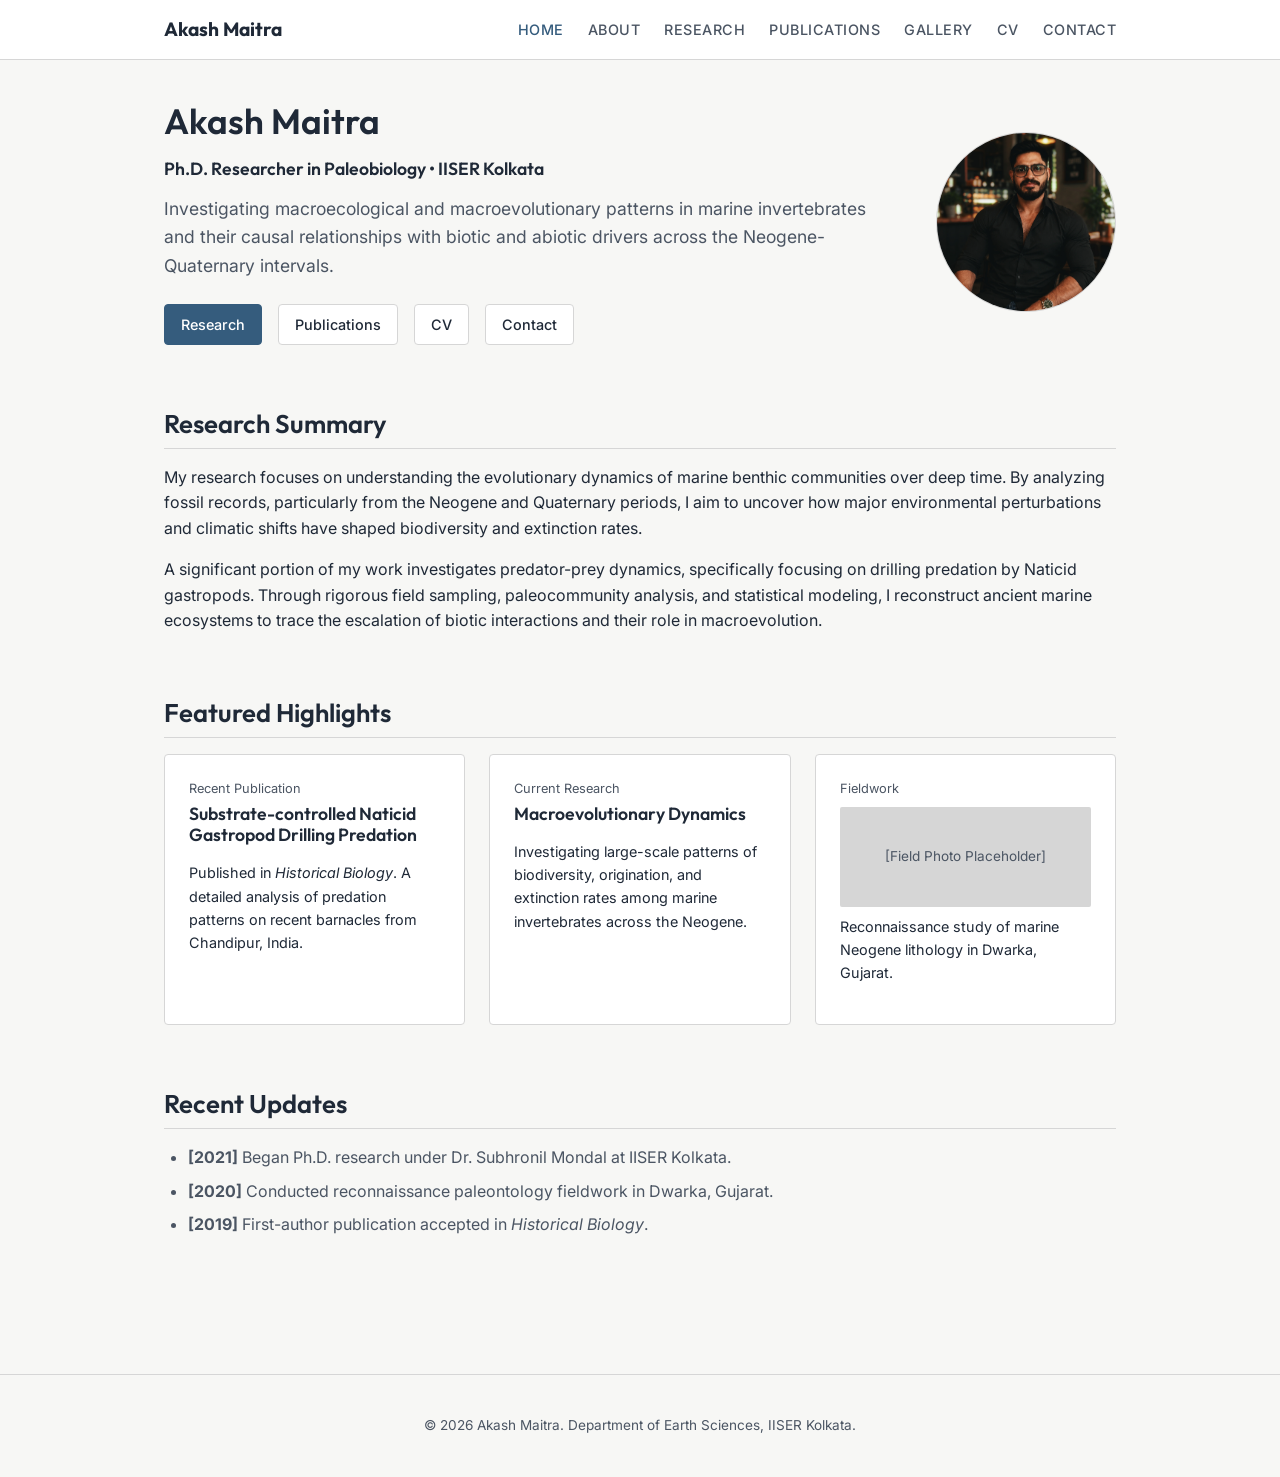
==== commit e9fe8534: "fix: Update featured highlights on homepage to perfectly match strict requirements" ====
--- a/index.html
+++ b/index.html
@@ -59,19 +59,21 @@
             <h2>Featured Highlights</h2>
             <div class="highlight-grid">
                 <div class="highlight-item">
-                    <span class="highlight-date">2019 • Publication</span>
+                    <span class="highlight-date">Recent Publication</span>
                     <h4>Substrate-controlled Naticid Gastropod Drilling Predation</h4>
-                    <p style="font-size: 0.9rem;">Published in <em>Historical Biology</em>. A detailed analysis of predation patterns on recent barnacles from Chandipur, India, and their paleontological implications.</p>
+                    <p style="font-size: 0.9rem;">Published in <em>Historical Biology</em>. A detailed analysis of predation patterns on recent barnacles from Chandipur, India.</p>
                 </div>
                 <div class="highlight-item">
-                    <span class="highlight-date">July 2021 • Conference</span>
-                    <h4>IGCP 668 - Equatorial Gondwanan history</h4>
-                    <p style="font-size: 0.9rem;">Participated in discussions regarding equatorial Gondwanan history at the University of Tsukuba, Japan.</p>
+                    <span class="highlight-date">Current Research</span>
+                    <h4>Macroevolutionary Dynamics</h4>
+                    <p style="font-size: 0.9rem;">Investigating large-scale patterns of biodiversity, origination, and extinction rates among marine invertebrates across the Neogene.</p>
                 </div>
                 <div class="highlight-item">
-                    <span class="highlight-date">January 2020 • Conference</span>
-                    <h4>Deep Time Biodiversity of Bengal</h4>
-                    <p style="font-size: 0.9rem;">Presented research findings at the Indian Statistical Institute, Kolkata, focusing on regional deep time biodiversity.</p>
+                    <span class="highlight-date">Fieldwork</span>
+                    <div style="background-color: var(--border); height: 100px; margin-top: 0.5rem; margin-bottom: 0.5rem; display: flex; align-items: center; justify-content: center; color: var(--text-secondary); font-size: 0.85rem; border-radius: 2px;">
+                        [Field Photo Placeholder]
+                    </div>
+                    <p style="font-size: 0.9rem;">Reconnaissance study of marine Neogene lithology in Dwarka, Gujarat.</p>
                 </div>
             </div>
         </section>
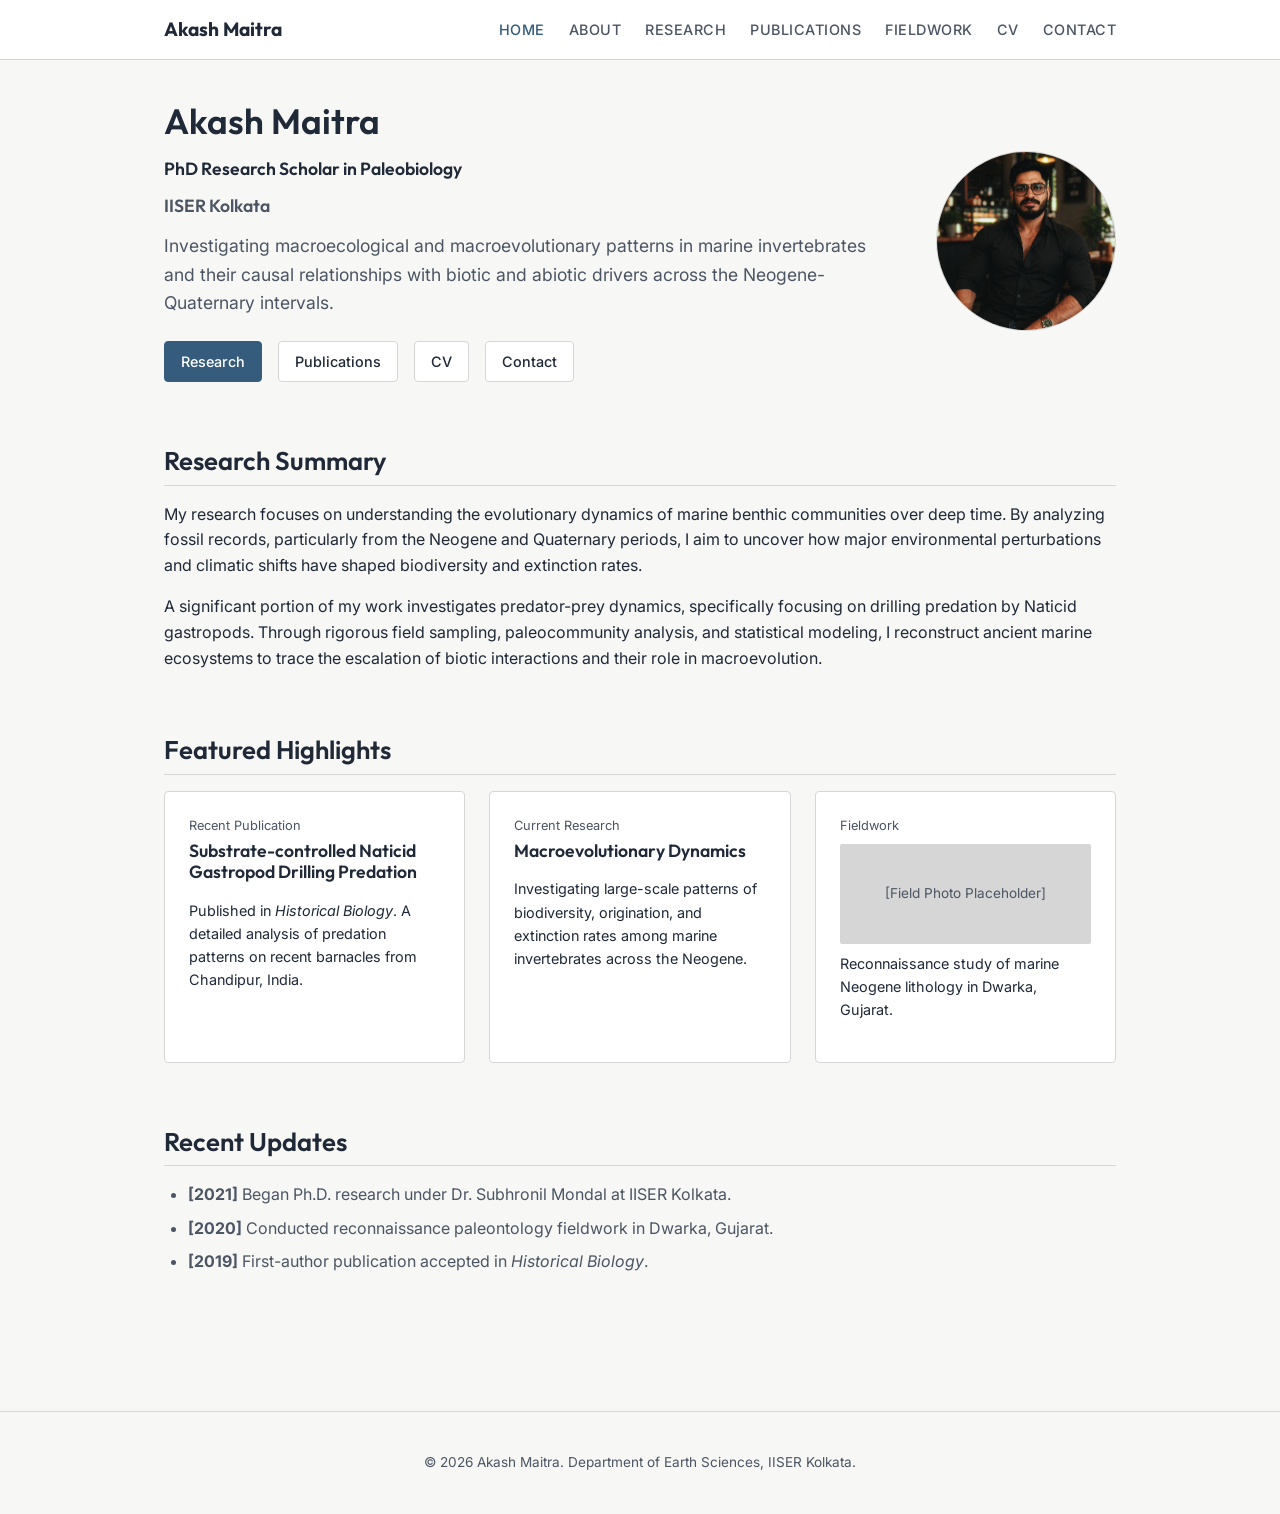
==== commit d6fd9cc9: "refactor: Rename gallery to fieldwork and update research themes" ====
--- a/index.html
+++ b/index.html
@@ -16,7 +16,7 @@
                 <a href="about.html" class="nav-link">About</a>
                 <a href="research.html" class="nav-link">Research</a>
                 <a href="publications.html" class="nav-link">Publications</a>
-                <a href="gallery.html" class="nav-link">Gallery</a>
+                <a href="fieldwork.html" class="nav-link">Fieldwork</a>
                 <a href="cv.html" class="nav-link">CV</a>
                 <a href="contact.html" class="nav-link">Contact</a>
             </div>
@@ -29,7 +29,8 @@
         <section class="hero">
             <div class="hero-content">
                 <h1>Akash Maitra</h1>
-                <h4>Ph.D. Researcher in Paleobiology • IISER Kolkata</h4>
+                <h4>PhD Research Scholar in Paleobiology</h4>
+                <h4 style="margin-top: 0; color: var(--text-secondary);">IISER Kolkata</h4>
                 <p style="font-size: 1.1rem; color: var(--text-secondary); margin-top: 1rem;">
                     Investigating macroecological and macroevolutionary patterns in marine invertebrates and their causal relationships with biotic and abiotic drivers across the Neogene-Quaternary intervals.
                 </p>
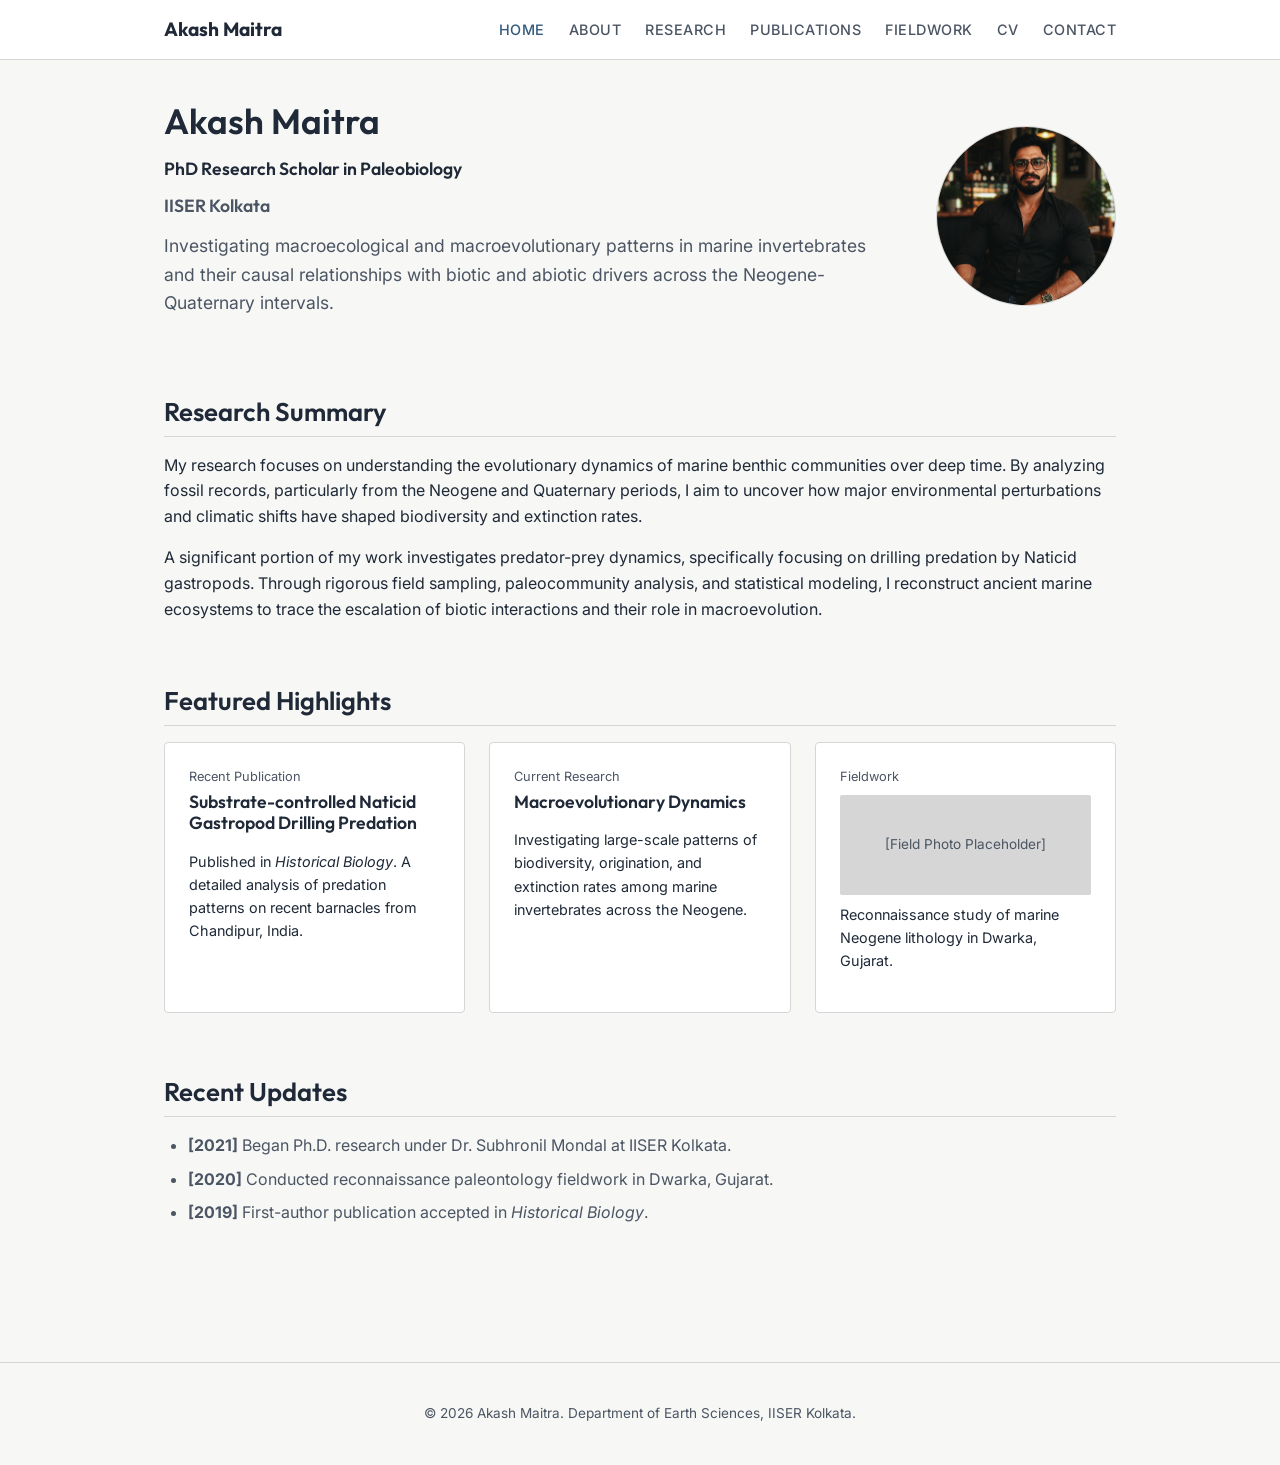
==== commit 529eaca8: "layout: Remove redundant navigation buttons from homepage hero section" ====
--- a/index.html
+++ b/index.html
@@ -34,12 +34,7 @@
                 <p style="font-size: 1.1rem; color: var(--text-secondary); margin-top: 1rem;">
                     Investigating macroecological and macroevolutionary patterns in marine invertebrates and their causal relationships with biotic and abiotic drivers across the Neogene-Quaternary intervals.
                 </p>
-                <div class="hero-buttons">
-                    <a href="research.html" class="btn btn-primary">Research</a>
-                    <a href="publications.html" class="btn">Publications</a>
-                    <a href="cv.html" class="btn">CV</a>
-                    <a href="contact.html" class="btn">Contact</a>
-                </div>
+
             </div>
             <img src="profile.webp" alt="Akash Maitra" class="hero-image">
         </section>
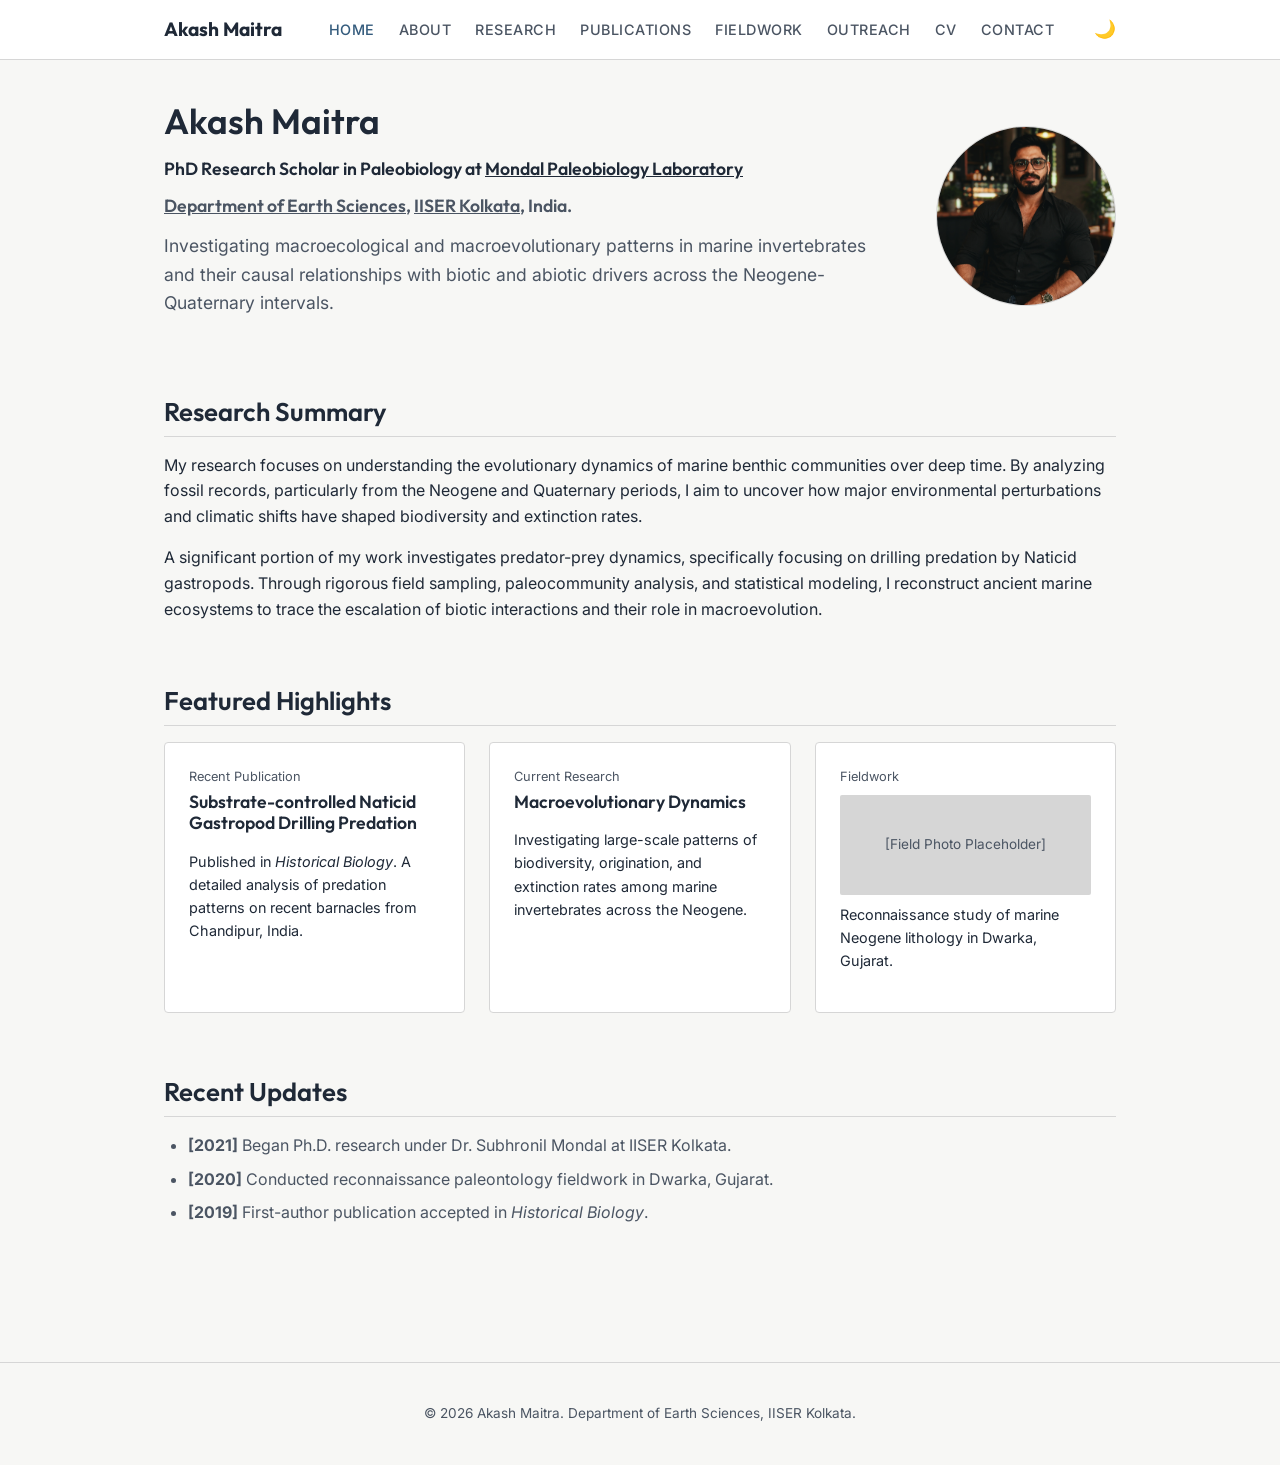
==== commit 520a708d: "feat: Add Outreach tab, Dark Mode toggle, and update hero hyperlinks" ====
--- a/index.html
+++ b/index.html
@@ -17,8 +17,10 @@
                 <a href="research.html" class="nav-link">Research</a>
                 <a href="publications.html" class="nav-link">Publications</a>
                 <a href="fieldwork.html" class="nav-link">Fieldwork</a>
+                <a href="outreach.html" class="nav-link">Outreach</a>
                 <a href="cv.html" class="nav-link">CV</a>
                 <a href="contact.html" class="nav-link">Contact</a>
+                <button class="theme-toggle" id="theme-toggle" aria-label="Toggle dark mode" style="background: none; border: none; cursor: pointer; font-size: 1.1rem; margin-left: 1rem;">🌙</button>
             </div>
         </div>
     </nav>
@@ -29,8 +31,8 @@
         <section class="hero">
             <div class="hero-content">
                 <h1>Akash Maitra</h1>
-                <h4>PhD Research Scholar in Paleobiology</h4>
-                <h4 style="margin-top: 0; color: var(--text-secondary);">IISER Kolkata</h4>
+                <h4>PhD Research Scholar in Paleobiology at <a href="https://sites.google.com/site/subhronilindia/Home" target="_blank" rel="noopener" style="color: inherit; text-decoration: underline;">Mondal Paleobiology Laboratory</a></h4>
+                <h4 style="margin-top: 0; color: var(--text-secondary);"><a href="https://earth.iiserkol.ac.in/" target="_blank" rel="noopener" style="color: inherit; text-decoration: underline;">Department of Earth Sciences</a>, <a href="https://www.iiserkol.ac.in/web/" target="_blank" rel="noopener" style="color: inherit; text-decoration: underline;">IISER Kolkata</a>, India.</h4>
                 <p style="font-size: 1.1rem; color: var(--text-secondary); margin-top: 1rem;">
                     Investigating macroecological and macroevolutionary patterns in marine invertebrates and their causal relationships with biotic and abiotic drivers across the Neogene-Quaternary intervals.
                 </p>
@@ -92,5 +94,6 @@
         </div>
     </footer>
 
+    <script src="theme.js"></script>
 </body>
 </html>
--- a/styles.css
+++ b/styles.css
@@ -22,6 +22,15 @@
     
     --max-width: 1000px;
     --nav-height: 60px;
+}
+
+[data-theme="dark"] {
+    --bg-primary: #111827;
+    --bg-secondary: #1f2937;
+    --text-primary: #f9fafb;
+    --text-secondary: #9ca3af;
+    --accent: #60a5fa;
+    --border: #374151;
 }
 
 /* Reset */
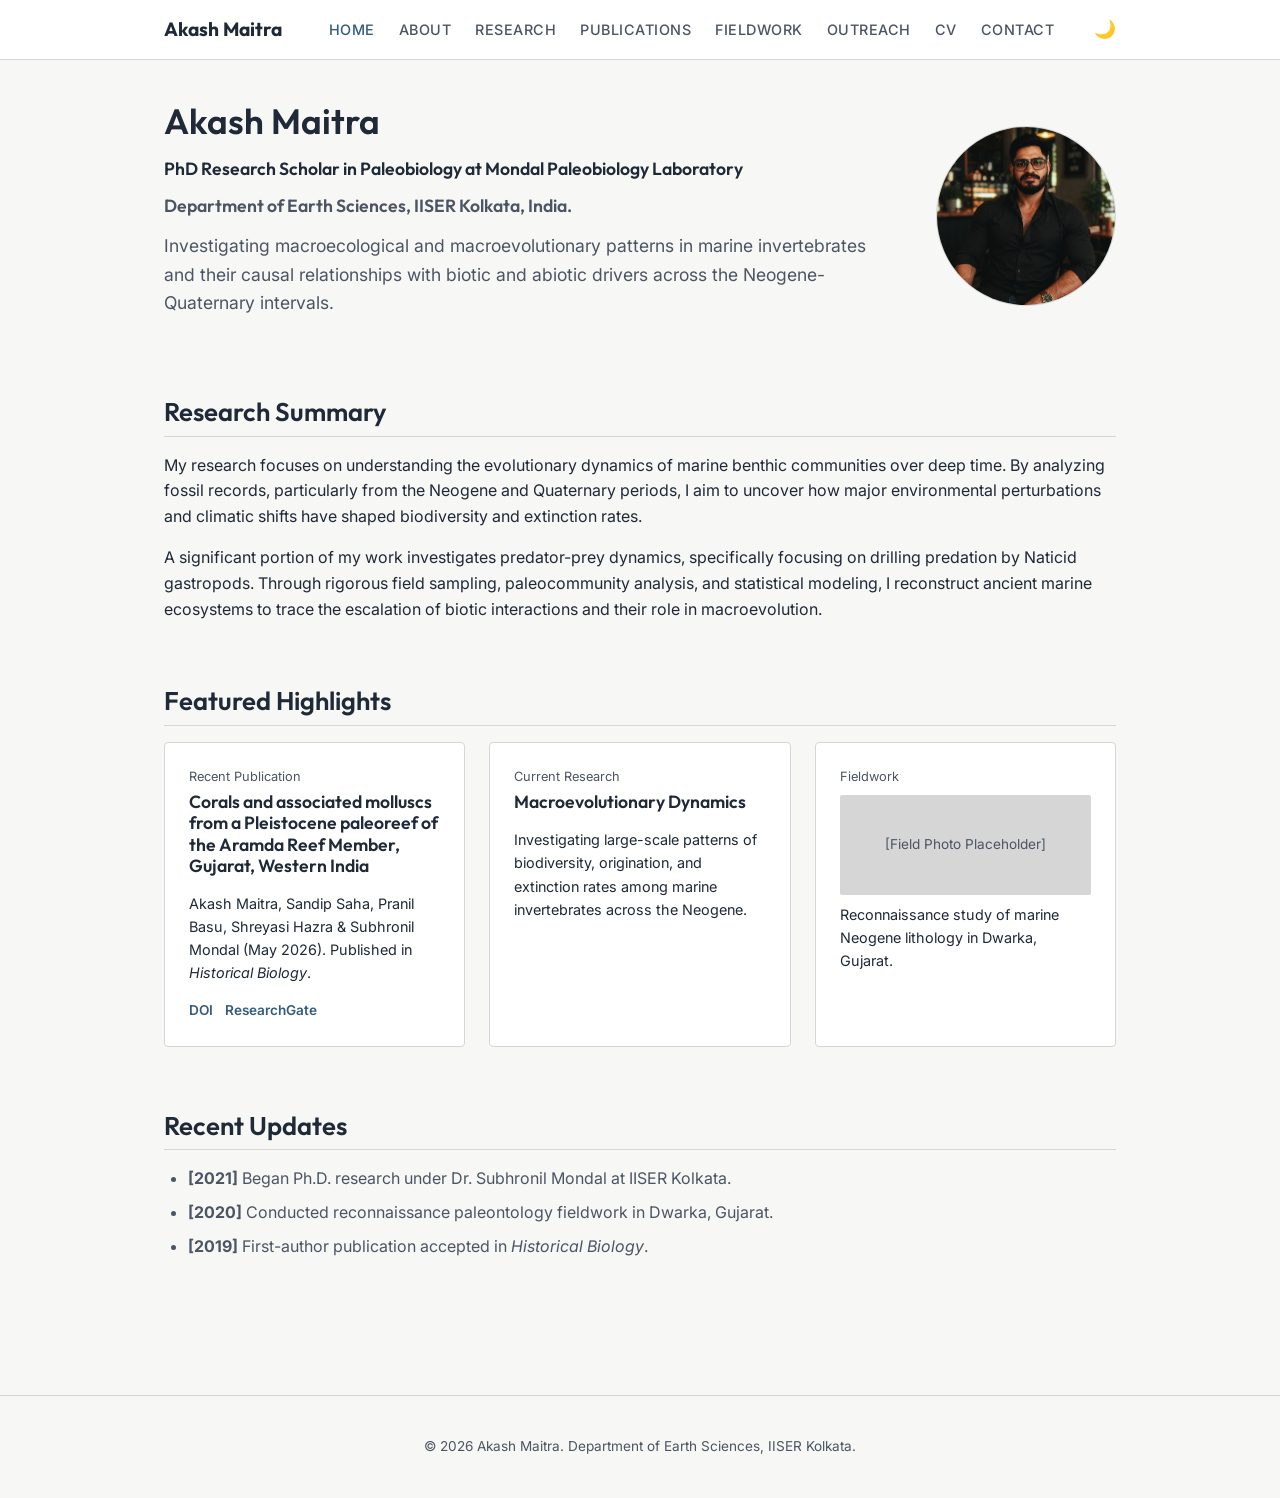
==== commit aec89dd2: "fix: Remove underline from hero links, fix dark mode CSS vars, and update recent publication highlig" ====
--- a/index.html
+++ b/index.html
@@ -31,8 +31,8 @@
         <section class="hero">
             <div class="hero-content">
                 <h1>Akash Maitra</h1>
-                <h4>PhD Research Scholar in Paleobiology at <a href="https://sites.google.com/site/subhronilindia/Home" target="_blank" rel="noopener" style="color: inherit; text-decoration: underline;">Mondal Paleobiology Laboratory</a></h4>
-                <h4 style="margin-top: 0; color: var(--text-secondary);"><a href="https://earth.iiserkol.ac.in/" target="_blank" rel="noopener" style="color: inherit; text-decoration: underline;">Department of Earth Sciences</a>, <a href="https://www.iiserkol.ac.in/web/" target="_blank" rel="noopener" style="color: inherit; text-decoration: underline;">IISER Kolkata</a>, India.</h4>
+                <h4>PhD Research Scholar in Paleobiology at <a href="https://sites.google.com/site/subhronilindia/Home" target="_blank" rel="noopener" style="color: inherit; text-decoration: none;">Mondal Paleobiology Laboratory</a></h4>
+                <h4 style="margin-top: 0; color: var(--text-secondary);"><a href="https://earth.iiserkol.ac.in/" target="_blank" rel="noopener" style="color: inherit; text-decoration: none;">Department of Earth Sciences</a>, <a href="https://www.iiserkol.ac.in/web/" target="_blank" rel="noopener" style="color: inherit; text-decoration: none;">IISER Kolkata</a>, India.</h4>
                 <p style="font-size: 1.1rem; color: var(--text-secondary); margin-top: 1rem;">
                     Investigating macroecological and macroevolutionary patterns in marine invertebrates and their causal relationships with biotic and abiotic drivers across the Neogene-Quaternary intervals.
                 </p>
@@ -58,8 +58,12 @@
             <div class="highlight-grid">
                 <div class="highlight-item">
                     <span class="highlight-date">Recent Publication</span>
-                    <h4>Substrate-controlled Naticid Gastropod Drilling Predation</h4>
-                    <p style="font-size: 0.9rem;">Published in <em>Historical Biology</em>. A detailed analysis of predation patterns on recent barnacles from Chandipur, India.</p>
+                    <h4>Corals and associated molluscs from a Pleistocene paleoreef of the Aramda Reef Member, Gujarat, Western India</h4>
+                    <p style="font-size: 0.9rem;">Akash Maitra, Sandip Saha, Pranil Basu, Shreyasi Hazra & Subhronil Mondal (May 2026). Published in <em>Historical Biology</em>.</p>
+                    <div style="margin-top: 0.5rem; font-size: 0.85rem;">
+                        <a href="https://doi.org/10.1080/08912963.2026.2655822" target="_blank" rel="noopener" style="margin-right: 0.5rem; font-weight: 600;">DOI</a>
+                        <a href="https://www.researchgate.net/publication/404551500_Corals_and_associated_molluscs_from_a_Pleistocene_paleoreef_of_the_Aramda_Reef_Member_Gujarat_Western_India" target="_blank" rel="noopener" style="font-weight: 600;">ResearchGate</a>
+                    </div>
                 </div>
                 <div class="highlight-item">
                     <span class="highlight-date">Current Research</span>
--- a/styles.css
+++ b/styles.css
@@ -2,12 +2,12 @@
 
 :root {
     /* Academic Theme Colors */
-    --bg-color: #f7f7f5;
+    --bg-primary: #f7f7f5;
+    --bg-secondary: #ffffff;
     --text-primary: #1f2937;
     --text-secondary: #4b5563;
     --accent: #355c7d;
     --border: #d6d6d6;
-    --card-bg: #ffffff;
     
     /* Typography */
     --font-body: 'Inter', sans-serif;
@@ -41,7 +41,7 @@
 }
 
 body {
-    background-color: var(--bg-color);
+    background-color: var(--bg-primary);
     color: var(--text-primary);
     font-family: var(--font-body);
     line-height: 1.6;
@@ -93,7 +93,7 @@
     left: 0;
     width: 100%;
     height: var(--nav-height);
-    background-color: #ffffff;
+    background-color: var(--bg-secondary);
     border-bottom: 1px solid var(--border);
     z-index: 1000;
     display: flex;
@@ -146,14 +146,14 @@
     font-weight: 500;
     border-radius: 4px;
     border: 1px solid var(--border);
-    background-color: var(--card-bg);
+    background-color: var(--bg-secondary);
     color: var(--text-primary);
     cursor: pointer;
     transition: background-color 0.2s, color 0.2s;
 }
 
 .btn:hover {
-    background-color: var(--bg-color);
+    background-color: var(--bg-primary);
     text-decoration: none;
 }
 
@@ -203,7 +203,7 @@
 }
 
 .highlight-item {
-    background-color: var(--card-bg);
+    background-color: var(--bg-secondary);
     border: 1px solid var(--border);
     padding: var(--space-md);
     border-radius: 4px;
@@ -291,7 +291,7 @@
 
 .gallery-item {
     border: 1px solid var(--border);
-    background-color: var(--card-bg);
+    background-color: var(--bg-secondary);
     padding: var(--space-xs);
 }
 
@@ -347,7 +347,7 @@
     width: 60px;
     height: 60px;
     border-radius: 50%;
-    background-color: var(--card-bg);
+    background-color: var(--bg-secondary);
     border: 1px solid var(--border);
     color: var(--text-primary);
     transition: background-color 0.2s;
@@ -360,7 +360,7 @@
 }
 
 .contact-icon:hover {
-    background-color: var(--bg-color);
+    background-color: var(--bg-primary);
     color: var(--accent);
 }
 
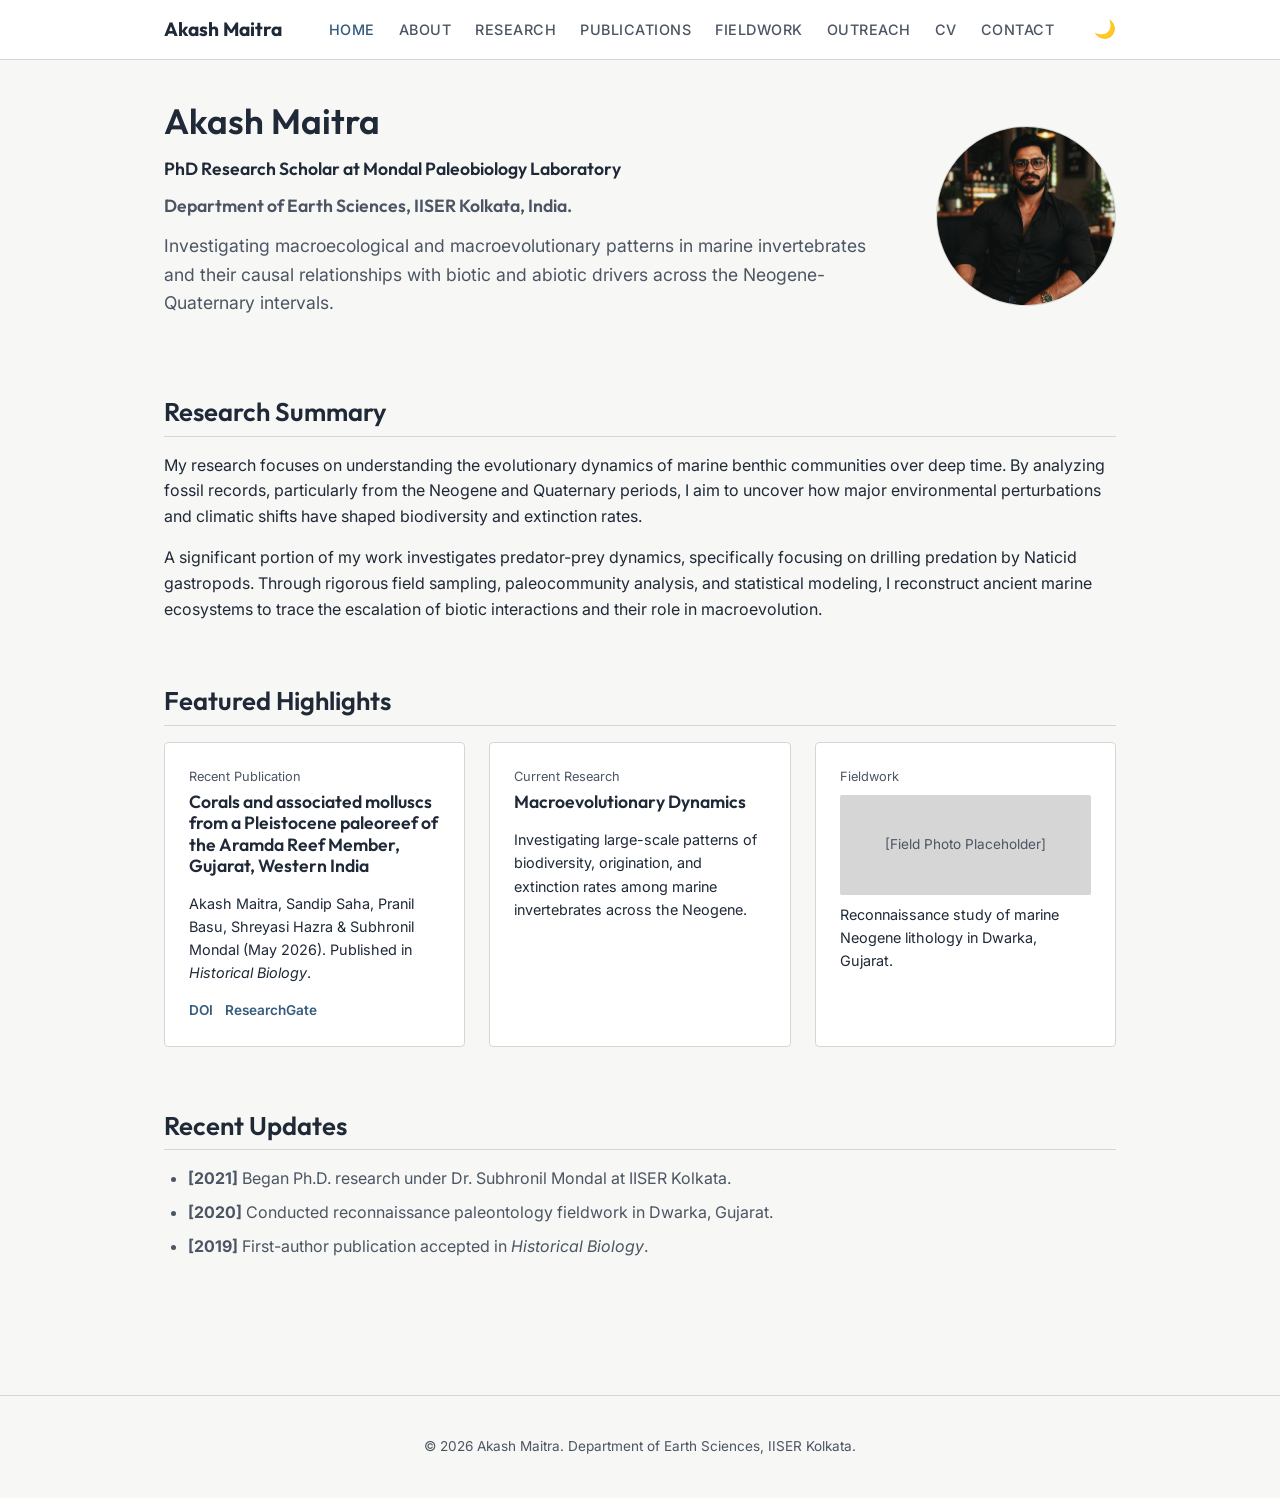
==== commit 72a95d42: "fix: Update hero title per user request" ====
--- a/index.html
+++ b/index.html
@@ -31,7 +31,7 @@
         <section class="hero">
             <div class="hero-content">
                 <h1>Akash Maitra</h1>
-                <h4>PhD Research Scholar in Paleobiology at <a href="https://sites.google.com/site/subhronilindia/Home" target="_blank" rel="noopener" style="color: inherit; text-decoration: none;">Mondal Paleobiology Laboratory</a></h4>
+                <h4>PhD Research Scholar at <a href="https://sites.google.com/site/subhronilindia/Home" target="_blank" rel="noopener" style="color: inherit; text-decoration: none;">Mondal Paleobiology Laboratory</a></h4>
                 <h4 style="margin-top: 0; color: var(--text-secondary);"><a href="https://earth.iiserkol.ac.in/" target="_blank" rel="noopener" style="color: inherit; text-decoration: none;">Department of Earth Sciences</a>, <a href="https://www.iiserkol.ac.in/web/" target="_blank" rel="noopener" style="color: inherit; text-decoration: none;">IISER Kolkata</a>, India.</h4>
                 <p style="font-size: 1.1rem; color: var(--text-secondary); margin-top: 1rem;">
                     Investigating macroecological and macroevolutionary patterns in marine invertebrates and their causal relationships with biotic and abiotic drivers across the Neogene-Quaternary intervals.
